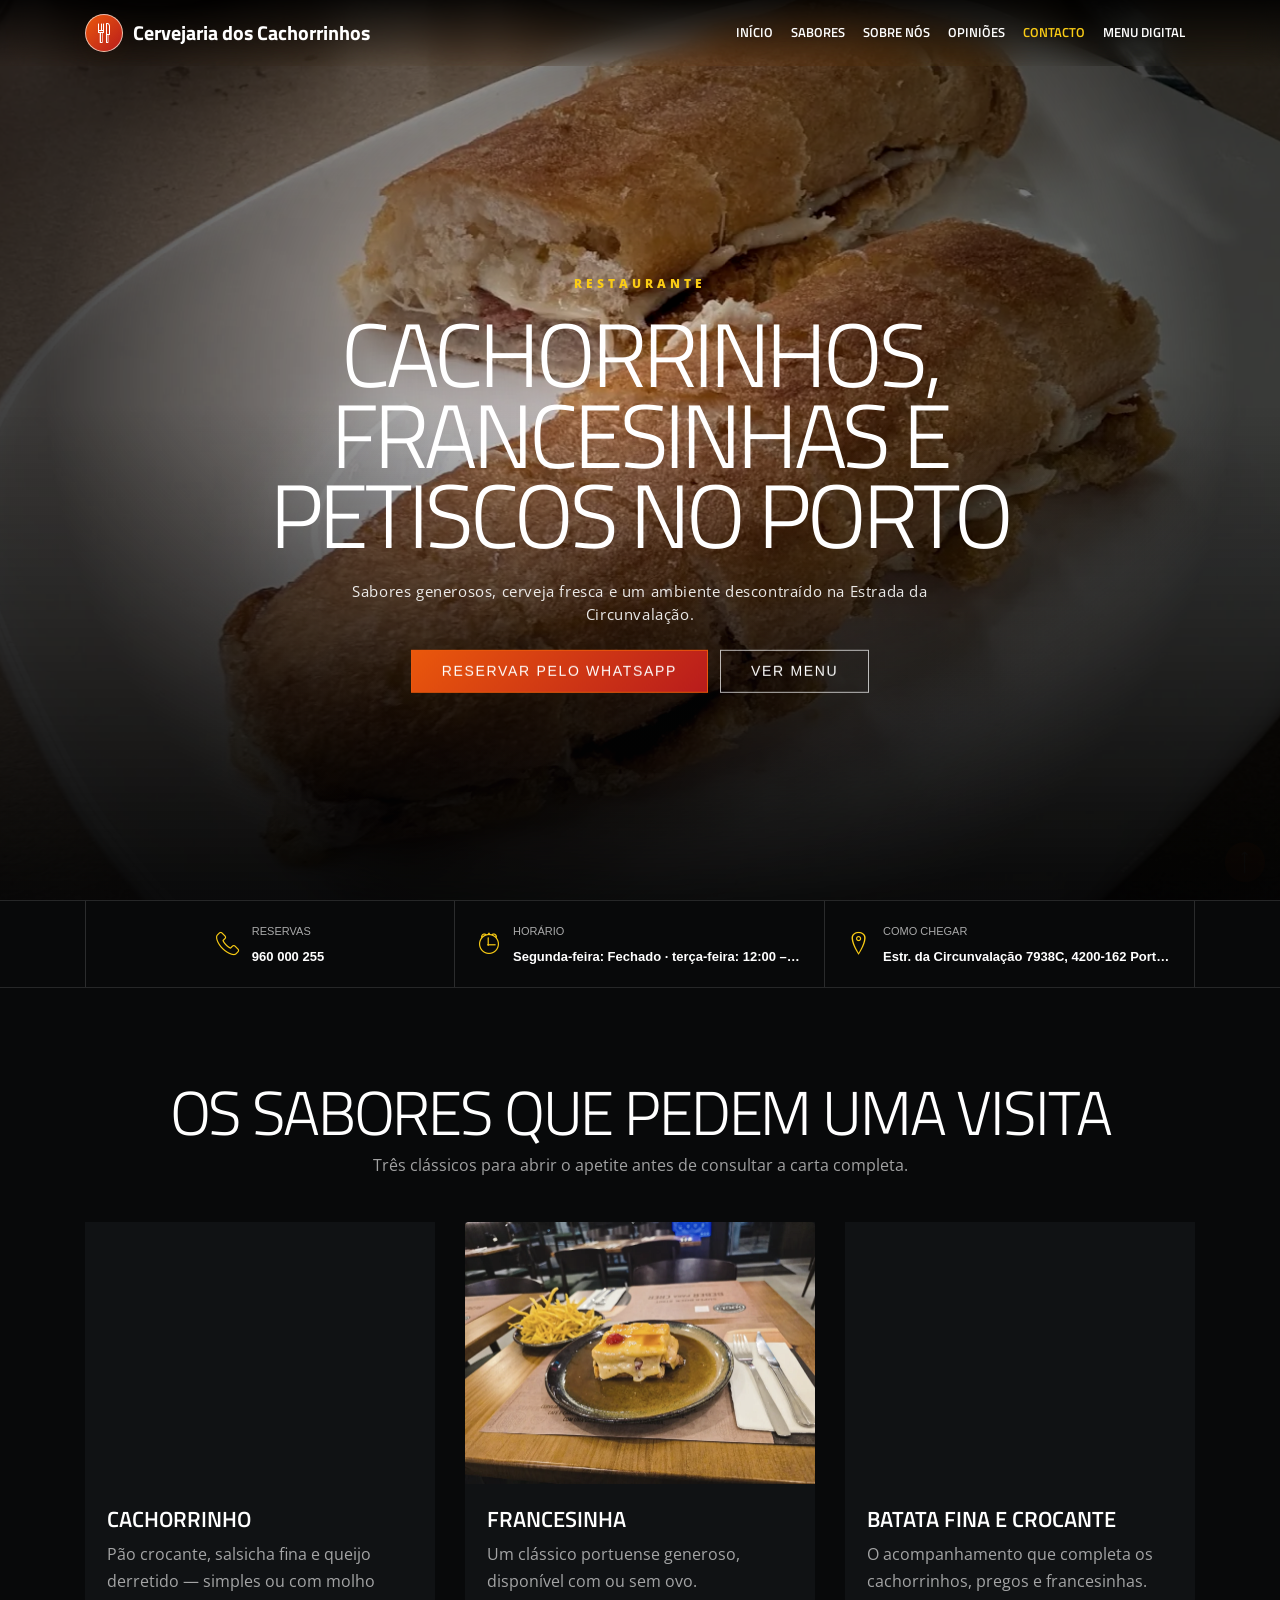
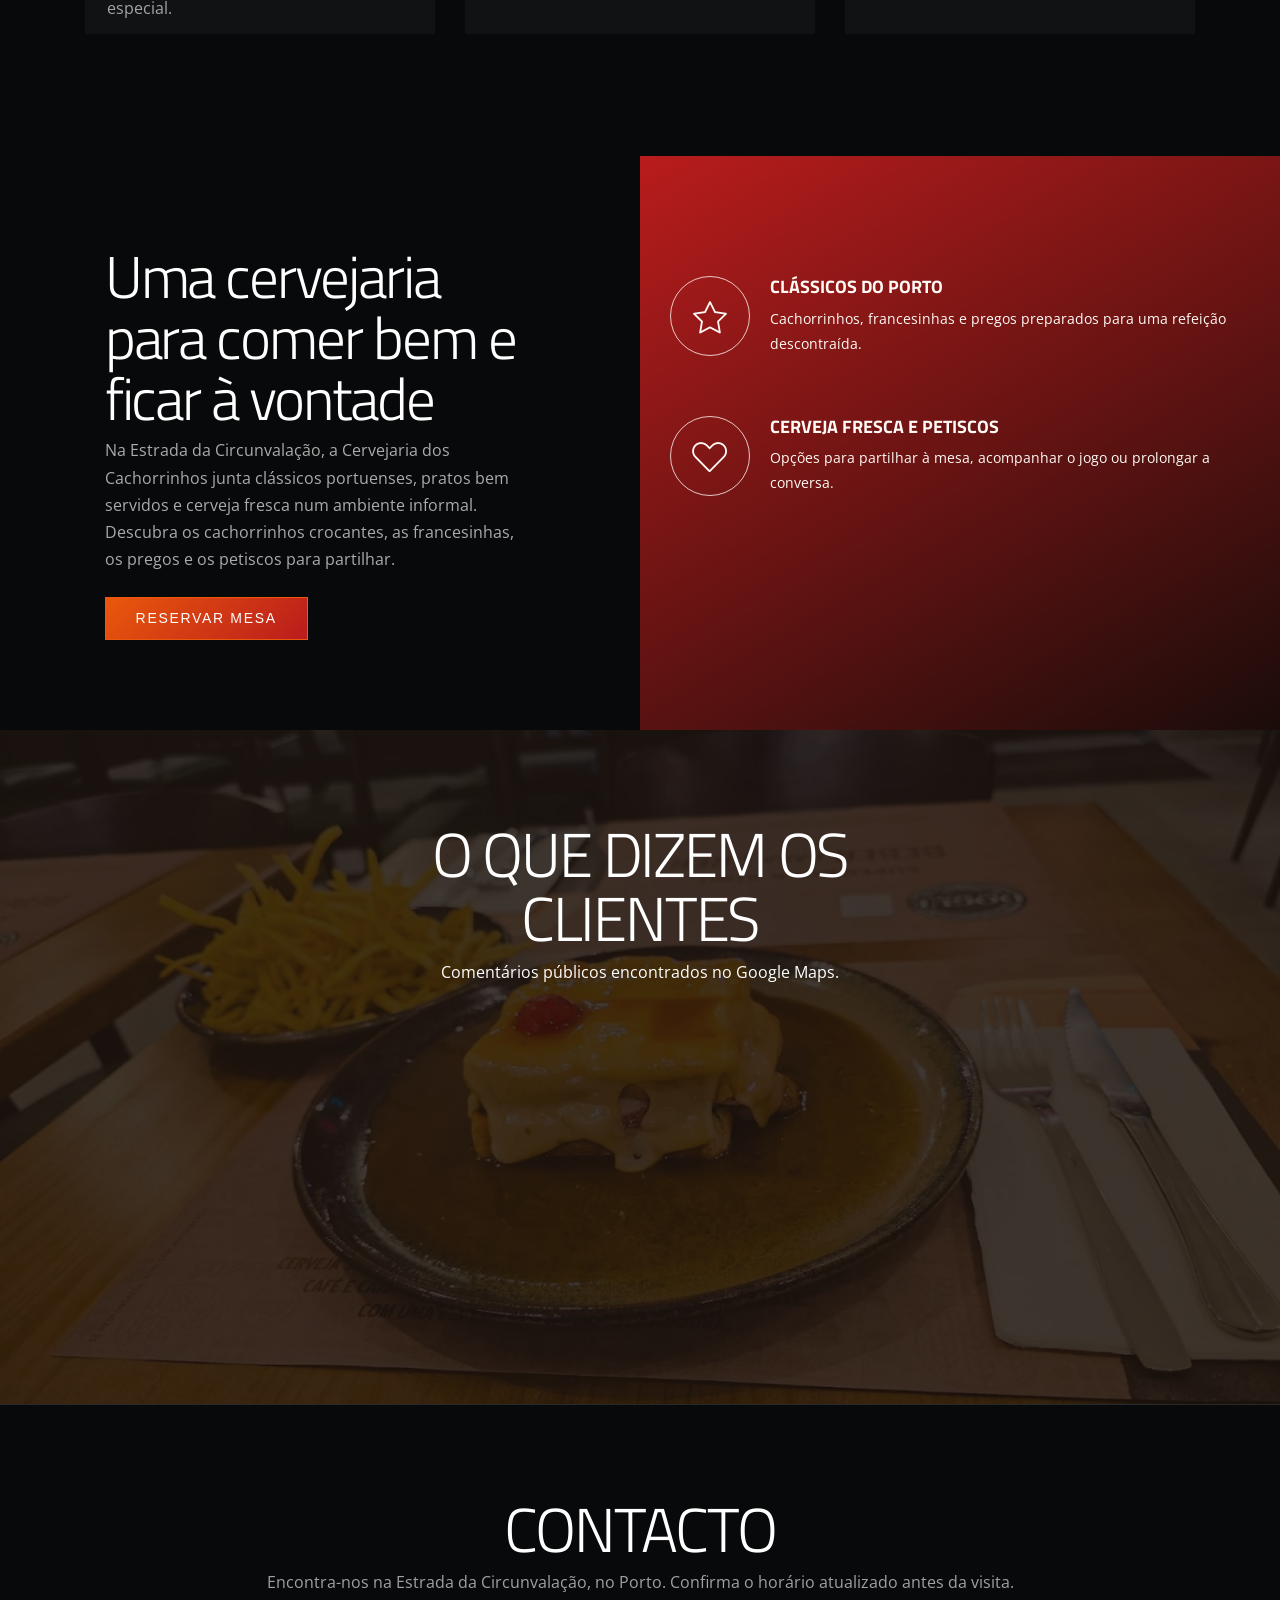
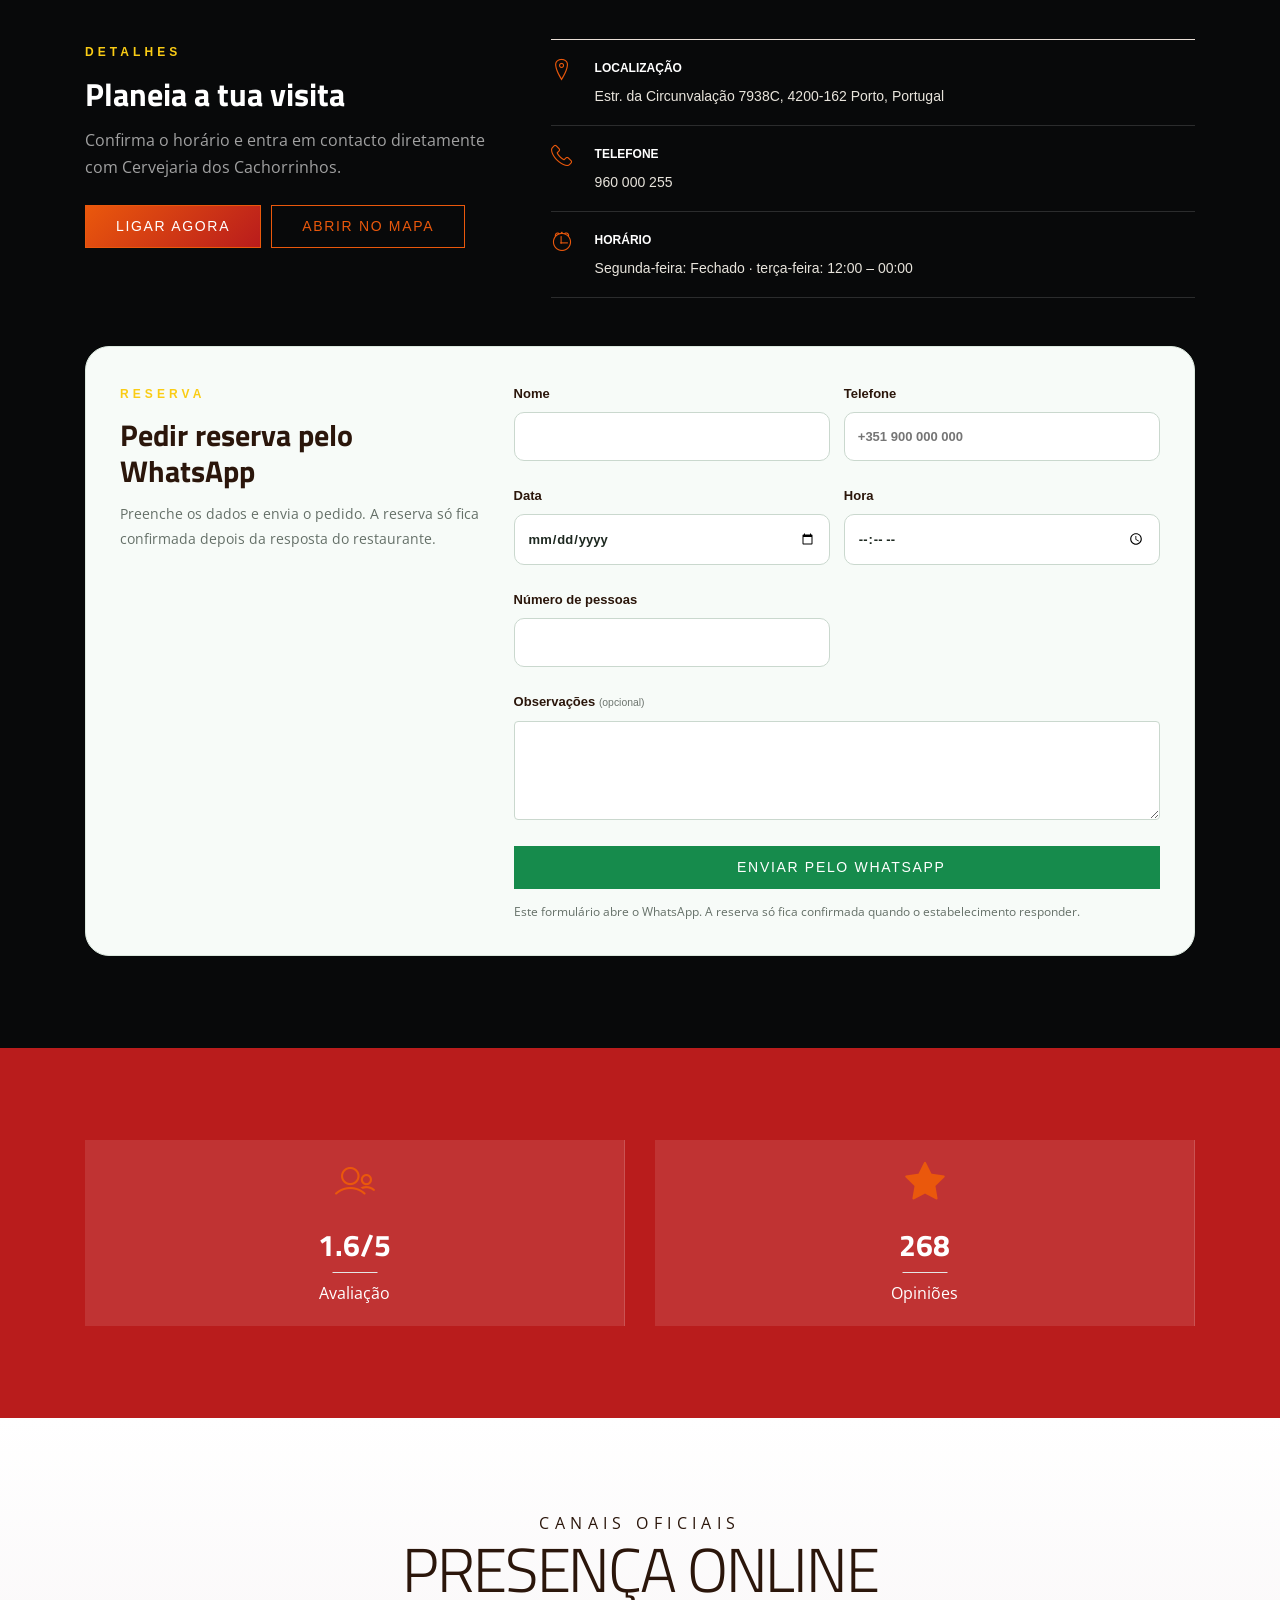
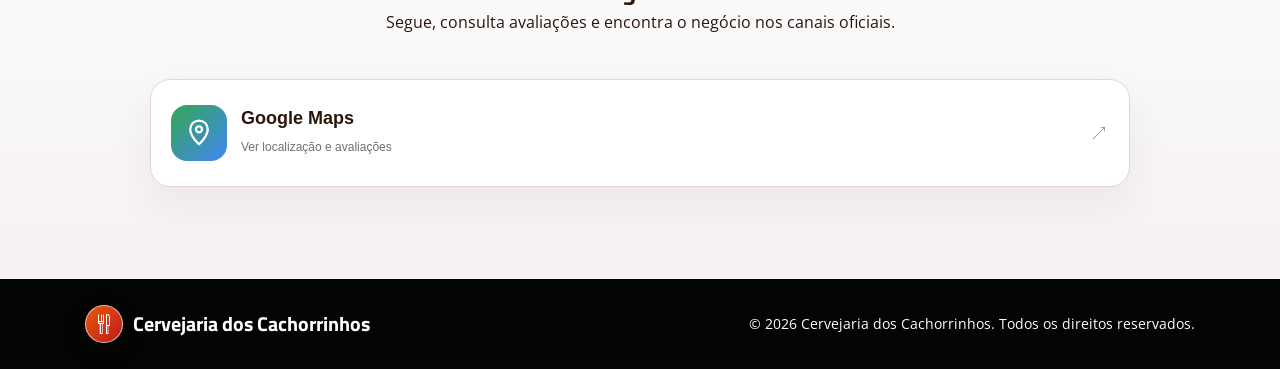
==== index.html @ 28eb89da "Publicar Cervejaria Dos Cachorrinhos" ====
<!DOCTYPE html>
<html lang="pt">
  <head>
    <meta charset="utf-8">
    <meta name="viewport" content="width=device-width, initial-scale=1, shrink-to-fit=no">
    <meta name="description" content="Cachorrinhos, francesinhas, pregos e petiscos na Estrada da Circunvalação. Consulte o menu e reserve pelo WhatsApp.">
    <meta property="og:type" content="website">
    <meta property="og:title" content="Cervejaria dos Cachorrinhos | Petiscos no Porto">
    <meta property="og:description" content="Cachorrinhos, francesinhas, pregos e petiscos na Estrada da Circunvalação. Consulte o menu e reserve pelo WhatsApp.">
    <meta name="twitter:card" content="summary_large_image">
    <meta name="twitter:title" content="Cervejaria dos Cachorrinhos | Petiscos no Porto">
    <meta name="twitter:description" content="Cachorrinhos, francesinhas, pregos e petiscos na Estrada da Circunvalação. Consulte o menu e reserve pelo WhatsApp.">
    <meta property="og:image" content="https://cervejariadoscachorrinhos.pt/assets/generated/og-cervejaria-dos-cachorrinhos.png">
    <meta name="twitter:image" content="https://cervejariadoscachorrinhos.pt/assets/generated/og-cervejaria-dos-cachorrinhos.png">
    <meta name="theme-color" content="#2b160b">
    <title>Cervejaria dos Cachorrinhos | Petiscos no Porto</title>
    <link rel="canonical" href="https://cervejariadoscachorrinhos.pt/">


    <link rel="icon" href="favicon.svg" type="image/svg+xml">
    <link rel="icon" href="favicon-32.png" type="image/png" sizes="32x32">
    <link rel="apple-touch-icon" href="apple-touch-icon.png">

    <link rel="stylesheet" href="assets/css/bootstrap.min.css">
    <link rel="stylesheet" href="assets/fonts/line-icons.css">
    <link rel="stylesheet" href="assets/css/owl.carousel.min.css">
    <link rel="stylesheet" href="assets/css/owl.theme.css">
    <link rel="stylesheet" href="assets/css/magnific-popup.css">
    <link rel="stylesheet" href="assets/css/nivo-lightbox.css">
    <link rel="stylesheet" href="assets/css/animate.css">
    <link rel="stylesheet" href="assets/css/main.css">
    <link rel="stylesheet" href="assets/css/responsive.css">
    <script type="application/ld+json">{"@context": "https://schema.org", "@type": "Restaurant", "@id": "https://cervejariadoscachorrinhos.pt/#restaurant", "name": "Cervejaria dos Cachorrinhos", "description": "Cachorrinhos, francesinhas, pregos e petiscos na Estrada da Circunvalação. Consulte o menu e reserve pelo WhatsApp.", "telephone": "960 000 255", "address": {"@type": "PostalAddress", "streetAddress": "Estrada da Circunvalação 7938C", "postalCode": "4200-162", "addressLocality": "Porto", "addressCountry": "PT"}, "url": "https://cervejariadoscachorrinhos.pt/", "image": "https://cervejariadoscachorrinhos.pt/assets/generated/og-cervejaria-dos-cachorrinhos.png", "priceRange": "€€", "servesCuisine": ["Portuguesa", "Petiscos", "Francesinhas"], "openingHours": ["Tu-Sa 12:00-00:00", "Su 16:00-00:00"], "hasMap": "https://maps.google.com/?cid=9674207424615124378&g_mp=Cidnb29nbGUubWFwcy5wbGFjZXMudjEuUGxhY2VzLlNlYXJjaFRleHQQAhgEIAA", "hasMenu": "https://cervejariadoscachorrinhos.pt/menu/"}</script>
    <style>
      :root {
        --site-primary: #b91c1c;
        --site-secondary: #ea580c;
        --site-accent: #facc15;
        --site-dark: #2b160b;
      }
      body { background: #fff; }
      .hero-slide-fallback {
        background: linear-gradient(135deg, var(--site-dark), var(--site-primary) 58%, var(--site-secondary));
        height: 100%;
        min-height: inherit;
        width: 100%;
      }
      .process-visual-fallback {
        background: linear-gradient(145deg, var(--site-primary), var(--site-dark));
        min-height: 420px;
        width: 100%;
      }
      .testimonial-avatar-fallback {
        align-items: center;
        background: var(--site-accent);
        border-radius: 50%;
        color: var(--site-dark);
        display: inline-flex;
        font-size: 28px;
        font-weight: 800;
        height: 80px;
        justify-content: center;
        width: 80px;
      }
      .mobile-action-bar { display: none; }
      .navbar {
        background: rgba(15, 23, 42, 0.88) !important;
        background: color-mix(in srgb, var(--site-dark) 88%, transparent) !important;
        backdrop-filter: blur(16px) saturate(140%);
        box-shadow: 0 12px 34px rgba(15, 23, 42, 0.14);
      }
      .navbar .container {
        align-items: center;
        flex-wrap: nowrap;
        min-height: 66px;
      }
      .navbar-header {
        align-items: center;
        display: flex;
        flex: 0 0 auto;
      }
      #navbarCollapse {
        display: flex !important;
        flex: 1 1 auto;
        justify-content: flex-end;
        min-width: 0;
        overflow-x: auto;
        scrollbar-width: none;
      }
      #navbarCollapse::-webkit-scrollbar {
        display: none;
      }
      .navbar-brand img {
        max-height: 38px;
        width: auto;
      }
      .navbar-brand .brand-name,
      .footer-brand-name {
        color: #fff;
        display: inline-block;
        font-family: 'Titillium Web', sans-serif;
        font-size: 20px;
        font-weight: 700;
        letter-spacing: 0;
        line-height: 1.1;
        max-width: 260px;
        overflow-wrap: anywhere;
      }
      .navbar-brand {
        align-items: center;
        display: inline-flex;
        gap: 10px;
      }
      .navbar-brand .brand-name {
        overflow: hidden;
        text-overflow: ellipsis;
        white-space: nowrap;
      }
      .brand-mark {
        align-items: center;
        background: linear-gradient(135deg, var(--site-secondary), var(--site-primary));
        border: 1px solid rgba(255, 247, 237, 0.7);
        border-radius: 50%;
        box-shadow: 0 8px 22px rgba(43, 22, 11, 0.22);
        color: #fff;
        display: inline-flex;
        flex: 0 0 auto;
        height: 38px;
        justify-content: center;
        width: 38px;
      }
      .brand-mark i {
        font-size: 20px;
        line-height: 1;
      }
      .footer-logo {
        align-items: center;
        display: flex;
        gap: 10px;
      }
      .navbar-expand-md .navbar-nav {
        align-items: center;
        flex-wrap: nowrap;
        gap: 2px;
        min-width: max-content;
      }
      .navbar-expand-md .navbar-nav .nav-item {
        white-space: nowrap;
      }
      .navbar-expand-md .navbar-nav .nav-link {
        color: #fff !important;
        font-size: 13px;
        line-height: 1.2;
        padding: 8px 8px;
        text-shadow: 0 1px 10px rgba(0, 0, 0, 0.32);
      }
      .top-nav-collapse {
        background: rgba(255, 250, 245, 0.96) !important;
      }
      .top-nav-collapse .navbar-nav .nav-link {
        color: var(--site-dark) !important;
        text-shadow: none;
      }
      .top-nav-collapse .navbar-brand .brand-name {
        color: var(--site-dark);
      }
      #hero-area .contents .head-title { overflow-wrap: anywhere; }
      #hero-area .contents {
        background: #fffaf5;
        border: 1px solid rgba(70, 23, 7, 0.12);
        border-radius: 8px;
        box-shadow: 0 12px 34px rgba(43, 22, 11, 0.1);
        color: var(--site-dark);
        display: block;
        margin: 22px auto 0;
        max-width: 760px;
        padding: 18px 24px;
      }
      #hero-area .contents .head-title {
        color: var(--site-dark);
        font-size: 36px;
        line-height: 1.15;
        margin: 8px 0 6px;
      }
      #hero-area .contents p {
        margin-bottom: 0;
      }
      #hero-area .contents .head-title + p {
        margin-top: 0;
      }
      #hero-area.hero-area-bg {
        position: relative;
        background: #fffaf5 !important;
        background-blend-mode: multiply;
        padding: 72px 0 28px;
      }
      #hero-area.hero-area-bg::before {
        content: none;
      }
      #hero-area.hero-area-bg > .container { position: relative; z-index: 1; }
      .btn-common,
      .controls .active,
      .services-item:hover .icon i,
      .back-to-top i {
        background-color: var(--site-secondary);
        background-image: linear-gradient(135deg, var(--site-secondary), var(--site-primary));
        border-color: var(--site-secondary);
      }
      .btn-border {
        border-color: var(--site-secondary);
        color: var(--site-secondary);
      }
      .btn-border:hover,
      .navbar-expand-md .navbar-nav .nav-link:focus,
      .navbar-expand-md .navbar-nav .nav-link:hover,
      .navbar-expand-md .navbar-nav .active > .nav-link {
        color: var(--site-accent) !important;
      }
      .section-header .section-title::before,
      .section-header .section-title::after {
        background: var(--site-secondary);
      }
      #about { background: #fff; }
      #about .text-wrapper {
        background: #fff;
        color: var(--site-dark);
      }
      #about .title-hl {
        color: var(--site-dark);
      }
      #about .text-wrapper p {
        color: var(--site-dark);
      }
      #about .feature-bg {
        background: linear-gradient(135deg, var(--site-secondary), var(--site-primary));
        align-items: center;
        display: flex;
      }
      #about .feature-thumb {
        width: 100%;
      }
      #about .feature-item .icon {
        border-color: rgba(255, 250, 245, 0.78);
      }
      #about .feature-item .icon i,
      #about .feature-content,
      #about .feature-content h3,
      #about .feature-content p {
        color: #fffaf5;
      }
      #about .feature-item:hover .icon {
        background: var(--site-accent);
        border-color: var(--site-accent);
      }
      #about .feature-item:hover .icon i {
        color: var(--site-dark);
      }
      .icon i,
      .contact-icon i,
      .counter-box .icon-o i {
        color: var(--site-secondary);
      }
      #blog .blog-item-img img { height: 240px; object-fit: cover; }
      #hero-area .img-thumb {
        margin: 0 calc(50% - 50vw);
        max-width: none;
        overflow: hidden;
        width: 100vw;
      }
      #hero-area .img-thumb img {
        aspect-ratio: 16 / 9;
        border-radius: 0;
        display: block;
        height: clamp(420px, 62vh, 720px);
        max-height: none;
        object-fit: cover;
        object-position: center;
        width: 100%;
      }
      #hero-area .hero-carousel {
        background: var(--site-dark);
        position: relative;
      }
      #hero-area .hero-slide {
        inset: 0;
        opacity: 0;
        position: absolute;
        transition: opacity 900ms ease;
      }
      #hero-area .hero-slide.is-active {
        opacity: 1;
        position: relative;
      }
      #hero-area .hero-slide:not(.is-active) {
        pointer-events: none;
      }
      .skill-area img.img-fluid {
        aspect-ratio: 4 / 3;
        border-radius: 8px;
        max-height: 430px;
        object-fit: cover;
        object-position: center;
        width: 100%;
      }
      #blog .blog-item-img {
        aspect-ratio: 4 / 3;
        overflow: hidden;
      }
      #blog .blog-item-img img {
        height: 100%;
        object-fit: cover;
        object-position: center;
        width: 100%;
      }
      #blog .blog-item-wrapper.no-image {
        background: linear-gradient(145deg, rgba(255, 255, 255, 0.98), rgba(245, 247, 246, 0.9));
        border-top: 4px solid var(--site-primary);
        display: flex;
        min-height: 240px;
      }
      #blog .blog-item-wrapper.no-image .blog-item-text {
        align-self: flex-end;
        padding: 34px 28px;
      }
      .testimonial-item .img-thumb img { height: 96px; width: 96px; object-fit: cover; }
      .client-item-wrapper img { max-height: 72px; object-fit: contain; width: auto; }
      .online-presence-section {
        background: #f5f7f6;
        color: var(--site-dark);
      }
      .online-presence-section .section-kicker,
      .online-presence-section .section-title,
      .online-presence-section .section-header p {
        color: var(--site-dark) !important;
        text-shadow: none;
      }
      .online-presence-grid {
        display: grid;
        gap: 16px;
        grid-template-columns: repeat(auto-fit, minmax(230px, 1fr));
        margin: 42px auto 0;
        max-width: 980px;
      }
      .online-presence-card {
        align-items: center;
        background: #fff;
        border: 1px solid rgba(25, 35, 40, 0.12);
        border-radius: 18px;
        color: var(--site-dark);
        display: grid;
        gap: 14px;
        grid-template-columns: 56px minmax(0, 1fr) 18px;
        min-height: 108px;
        padding: 20px;
        transition: transform .2s ease, box-shadow .2s ease, border-color .2s ease;
      }
      .online-presence-card:hover {
        border-color: var(--site-primary);
        box-shadow: 0 18px 42px rgba(20, 32, 35, 0.12);
        color: var(--site-primary);
        transform: translateY(-4px);
      }
      .online-presence-icon {
        align-items: center;
        border-radius: 16px;
        color: #fff;
        display: flex;
        height: 56px;
        justify-content: center;
        width: 56px;
      }
      .online-presence-icon svg { height: 30px; width: 30px; }
      .online-presence-icon svg > * { fill: none; stroke: currentColor; stroke-width: 1.8; }
      .online-presence-icon svg .solid { fill: currentColor; stroke: none; }
      .presence-google-maps .online-presence-icon { background: linear-gradient(135deg, #34a853, #4285f4); }
      .presence-instagram .online-presence-icon { background: linear-gradient(135deg, #833ab4, #fd1d1d 58%, #fcb045); }
      .presence-facebook .online-presence-icon { background: #1877f2; }
      .online-presence-card strong { color: inherit; display: block; font-size: 18px; margin-bottom: 4px; }
      .online-presence-card small { color: #6b7377; display: block; font-size: 12px; overflow-wrap: anywhere; }
      .online-presence-card > i { color: #8b9498; font-size: 16px; }
      @media (max-width: 1199.98px) {
        .navbar-expand-md .navbar-nav .nav-link {
          font-size: 12px;
          padding: 8px 5px;
        }
        .navbar-brand img {
          max-height: 34px;
        }
      }
      @media (max-width: 767.98px) {
        .navbar .container {
          flex-wrap: nowrap;
          gap: 12px;
        }
        #navbarCollapse {
          background: transparent;
          border-radius: 0;
          margin-top: 0;
          padding: 0;
        }
        .navbar-expand-md .navbar-nav {
          align-items: center;
          flex-wrap: nowrap;
        }
        .navbar-expand-md .navbar-nav .nav-link,
        .top-nav-collapse .navbar-nav .nav-link {
          color: #fff !important;
          padding: 8px 6px;
        }
        .navbar-brand .brand-name {
          font-size: 16px;
          max-width: 150px;
        }
        .brand-mark {
          height: 34px;
          width: 34px;
        }
        #hero-area .contents {
          margin-top: 16px;
          padding: 16px 18px;
        }
        #hero-area .contents .head-title {
          font-size: 28px;
        }
        #hero-area.hero-area-bg {
          padding: 64px 0 24px;
        }
        #hero-area .img-thumb img {
          height: 320px;
        }
      }
      html { scroll-behavior: smooth; }
      body {
        background: #fff;
        color: #342b27;
      }
      .skip-link {
        background: #fff;
        color: var(--site-dark);
        left: 12px;
        padding: 10px 14px;
        position: fixed;
        top: -80px;
        z-index: 10000;
      }
      .skip-link:focus { top: 12px; }
      .wow {
        animation: none !important;
        visibility: visible !important;
      }
      body.motion-ready .wow {
        opacity: 0;
        transform: translateY(24px);
        transition: opacity .62s ease, transform .62s cubic-bezier(.2,.8,.2,1);
      }
      body.motion-ready .wow.is-revealed {
        opacity: 1;
        transform: translateY(0);
      }
      body.motion-ready [data-hero-carousel] .hero-slide.is-active img { animation: templateHeroZoom 5.5s ease-out both; }
      @keyframes templateHeroZoom { from { transform: scale(1.015); } to { transform: scale(1.06); } }
      @media (prefers-reduced-motion: reduce) {
        body.motion-ready *,
        body.motion-ready *::before,
        body.motion-ready *::after { animation-duration: .01ms !important; animation-iteration-count: 1 !important; scroll-behavior: auto !important; transition-duration: .01ms !important; }
        body.motion-ready .wow { opacity: 1; transform: none; }
      }
      .restaurant-menu-toggle { display: none; }
      #hero-area.hero-area-bg {
        background: var(--site-dark) !important;
        padding: 66px 0 0;
      }
      #hero-area .hero-stage {
        min-height: 620px;
        position: relative;
      }
      #hero-area .img-thumb {
        margin: 0;
        width: 100%;
      }
      #hero-area .img-thumb img {
        height: 620px;
        min-height: 620px;
      }
      #hero-area .hero-stage::after {
        background: linear-gradient(90deg, rgba(70, 23, 7, 0.58) 0%, rgba(24, 15, 10, 0.48) 48%, rgba(24, 15, 10, 0.1) 80%);
        content: "";
        inset: 0;
        pointer-events: none;
        position: absolute;
        z-index: 2;
      }
      #hero-area .contents {
        background: transparent;
        border: 0;
        bottom: 0;
        box-shadow: none;
        color: #fff;
        left: 50%;
        margin: 0;
        max-width: 1140px;
        padding: 80px 15px 72px;
        position: absolute;
        text-align: left;
        transform: translateX(-50%);
        width: 100%;
        z-index: 3;
      }
      #hero-area .contents .head-title {
        color: #fff;
        font-size: 54px;
        line-height: 1.04;
        margin: 8px 0 14px;
        max-width: 720px;
      }
      #hero-area .contents .hero-subtitle {
        color: rgba(255, 255, 255, 0.9);
        font-size: 18px;
        line-height: 1.55;
        max-width: 650px;
      }
      .hero-kicker,
      .section-kicker {
        color: var(--site-accent);
        font-size: 12px;
        font-weight: 800;
        letter-spacing: 0;
        text-transform: uppercase;
      }
      .section-kicker { color: var(--site-secondary); }
      #hero-area .header-button { margin-top: 24px; }
      #hero-area .btn-border {
        border-color: rgba(255, 255, 255, 0.7);
        color: #fff;
      }
      .restaurant-quick-info {
        background: var(--site-dark);
        color: #fff;
      }
      .restaurant-quick-info .container {
        display: grid;
        grid-template-columns: repeat(3, minmax(0, 1fr));
      }
      .restaurant-quick-info a,
      .restaurant-quick-info .container > div {
        align-items: center;
        border-right: 1px solid rgba(255, 255, 255, 0.14);
        color: #fff;
        display: flex;
        gap: 12px;
        min-width: 0;
        padding: 18px 22px;
      }
      .restaurant-quick-info a:first-child,
      .restaurant-quick-info .container > div:first-child {
        border-left: 1px solid rgba(255, 255, 255, 0.14);
      }
      .restaurant-quick-info i {
        color: var(--site-accent);
        flex: 0 0 auto;
        font-size: 24px;
      }
      .restaurant-quick-info span { min-width: 0; }
      .restaurant-quick-info small,
      .restaurant-quick-info strong { display: block; }
      .restaurant-quick-info small {
        color: rgba(255, 255, 255, 0.65);
        font-size: 11px;
        text-transform: uppercase;
      }
      .restaurant-quick-info strong {
        font-size: 13px;
        overflow: hidden;
        text-overflow: ellipsis;
        white-space: nowrap;
      }
      .section-padding { padding: 86px 0; }
      .section-header { margin-bottom: 42px; }
      .section-header .section-title {
        color: var(--site-dark);
        font-size: 36px;
      }
      #about .text-wrapper,
      #about .feature-bg { min-height: 500px; }
      #services .services-item {
        background: #fff;
        border: 1px solid #eee6df;
        border-radius: 8px;
        height: calc(100% - 30px);
      }
      .reservation-banner {
        background-position: center 55% !important;
        min-height: 420px;
        position: relative;
      }
      .reservation-banner .overlay { background: rgba(24, 15, 10, 0.72); }
      .reservation-banner .video-promo-content h2 { font-size: 40px; }
      #counter.restaurant-stats {
        background: var(--site-dark);
        background-image: none;
      }
      .restaurant-stats .counter-box {
        border-right: 1px solid rgba(255, 255, 255, 0.16);
        min-height: 120px;
      }
      .restaurant-stats .counter-box h3,
      .restaurant-stats .counter-box p { color: #fff; }
      #blog .blog-item-wrapper {
        background: #fff;
        border: 1px solid #eee6df;
        border-radius: 8px;
        box-shadow: 0 14px 34px rgba(43, 22, 11, 0.08);
        height: calc(100% - 30px);
        overflow: hidden;
      }
      #blog .blog-item-text { padding: 22px; }
      #blog .blog-item-text h3 { color: var(--site-dark); }
      #process .row { align-items: center; }
      #testimonial .overlay { background: rgba(24, 15, 10, 0.82); }
      #testimonial .section-title,
      #testimonial .section-header p,
      #testimonial .testimonial-item h2,
      #testimonial .testimonial-item h3 { color: #fff; }
      .restaurant-amenities {
        background-color: var(--site-dark);
        background-position: center;
        background-repeat: no-repeat;
        background-size: cover;
        color: #fff;
        min-height: 410px;
        overflow: hidden;
        position: relative;
      }
      .amenities-overlay {
        background: rgba(16, 14, 13, 0.68);
        inset: 0;
        position: absolute;
      }
      .amenities-content { position: relative; z-index: 1; }
      .amenities-heading { margin-bottom: 30px; }
      .amenities-eyebrow {
        color: rgba(255, 255, 255, 0.68);
        font-family: Georgia, "Times New Roman", serif;
        font-size: 31px;
        font-style: italic;
        line-height: 1;
        margin: 0 0 7px;
      }
      .restaurant-amenities .section-title { color: #fff; margin: 0; }
      .amenities-divider {
        background: rgba(255, 255, 255, 0.66);
        display: block;
        height: 3px;
        margin: 24px auto 0;
        width: 80px;
      }
      .amenities-list {
        align-items: flex-start;
        display: flex;
        flex-wrap: wrap;
        gap: 28px;
        justify-content: center;
        list-style: none;
        margin: 0;
        padding: 0;
      }
      .amenity-item { text-align: center; width: 136px; }
      .amenity-icon {
        align-items: center;
        background: rgba(255, 255, 255, 0.96);
        border: 5px solid rgba(255, 255, 255, 0.62);
        border-radius: 50%;
        box-shadow: 0 10px 28px rgba(0, 0, 0, 0.18);
        color: #9a9a9a;
        display: inline-flex;
        height: 124px;
        justify-content: center;
        margin-bottom: 12px;
        width: 124px;
      }
      .amenity-icon svg {
        fill: none;
        height: 63px;
        stroke: currentColor;
        stroke-linecap: round;
        stroke-linejoin: round;
        stroke-width: 1.7;
        width: 63px;
      }
      .amenity-label {
        color: #fff;
        display: block;
        font-size: 14px;
        line-height: 1.35;
      }
      .restaurant-contact-layout {
        display: grid;
        gap: 48px;
        grid-template-columns: minmax(0, 0.8fr) minmax(0, 1.2fr);
      }
      .restaurant-contact-intro h3 {
        color: var(--site-dark);
        font-size: 32px;
        margin: 10px 0 14px;
      }
      .restaurant-contact-actions {
        display: flex;
        flex-wrap: wrap;
        gap: 10px;
        margin-top: 24px;
      }
      .restaurant-contact-list {
        border-top: 1px solid #e8ded6;
        display: grid;
      }
      .restaurant-contact-item {
        align-items: flex-start;
        border-bottom: 1px solid #e8ded6;
        color: #342b27;
        display: grid;
        gap: 14px;
        grid-template-columns: 30px minmax(0, 1fr);
        padding: 16px 0;
      }
      .restaurant-contact-item:hover { color: var(--site-primary); }
      .restaurant-contact-item i {
        color: var(--site-secondary);
        font-size: 22px;
        margin-top: 2px;
      }
      .restaurant-contact-item strong {
        color: var(--site-dark);
        display: block;
        font-size: 12px;
        margin-bottom: 3px;
        text-transform: uppercase;
      }
      .whatsapp-reservation-card {
        background: #f7fbf8;
        border: 1px solid #dce9df;
        border-radius: 24px;
        display: grid;
        gap: 30px;
        grid-template-columns: minmax(0, 0.72fr) minmax(0, 1.28fr);
        margin-top: 48px;
        padding: 34px;
      }
      .whatsapp-reservation-heading h3 { color: var(--site-dark); font-size: 30px; margin: 10px 0 12px; }
      .whatsapp-reservation-heading p { margin: 0; }
      .whatsapp-reservation-form { display: grid; gap: 14px; grid-template-columns: repeat(2, minmax(0, 1fr)); }
      .whatsapp-reservation-form label { color: var(--site-dark); display: grid; font-size: 13px; font-weight: 700; gap: 6px; }
      .whatsapp-reservation-form label span small { color: #6d756f; font-weight: 400; }
      .whatsapp-reservation-form input,
      .whatsapp-reservation-form textarea {
        background: #fff;
        border: 1px solid #cad8ce;
        border-radius: 10px;
        color: #1e2921;
        font: inherit;
        min-height: 48px;
        padding: 11px 13px;
        width: 100%;
      }
      .whatsapp-reservation-form input:focus,
      .whatsapp-reservation-form textarea:focus { border-color: #18864b; box-shadow: 0 0 0 3px rgba(24, 134, 75, 0.13); outline: 0; }
      .reservation-notes,
      .whatsapp-reservation-submit,
      .reservation-disclaimer { grid-column: 1 / -1; }
      .whatsapp-reservation-submit {
        align-items: center;
        background: #168b4c;
        border-color: #168b4c;
        display: inline-flex;
        gap: 9px;
        justify-content: center;
        margin-top: 4px;
      }
      .whatsapp-reservation-submit:hover { background: #0f713d; border-color: #0f713d; }
      .reservation-disclaimer { color: #657068; font-size: 12px; line-height: 1.5; margin: 0; }
      .restaurant-footer {
        align-items: center;
        display: flex;
        justify-content: space-between;
      }
      .restaurant-footer p { margin: 0; }
      .btn {
        border-radius: 999px;
        letter-spacing: 0.02em;
        transition: transform .22s ease, box-shadow .22s ease, background-color .22s ease, border-color .22s ease;
      }
      .btn:hover,
      .btn:focus-visible {
        box-shadow: 0 14px 30px color-mix(in srgb, var(--site-primary) 24%, transparent);
        transform: translateY(-2px);
      }
      .services-item,
      .blog-item-wrapper,
      .testimonial-item,
      .online-presence-card {
        border: 1px solid color-mix(in srgb, var(--site-primary) 12%, #e8edf3);
        border-radius: 20px;
        box-shadow: 0 18px 45px rgba(15, 23, 42, .06);
        transition: border-color .28s ease, box-shadow .28s ease, transform .28s cubic-bezier(.2,.8,.2,1);
      }
      .services-item:hover,
      .blog-item-wrapper:hover,
      .online-presence-card:hover {
        border-color: color-mix(in srgb, var(--site-primary) 34%, #dce3ea);
        box-shadow: 0 24px 58px rgba(15, 23, 42, .11);
        transform: translateY(-6px);
      }
      .section-padding { background-color: #fff; }
      #services,
      #process,
      .online-presence-section {
        background: linear-gradient(180deg, #fff 0%, color-mix(in srgb, var(--site-primary) 4%, #f8fafc) 100%);
      }
      #hero-area .contents .head-title {
        animation: modernHeroIn .72s cubic-bezier(.2,.8,.2,1) both;
        text-wrap: balance;
      }
      #hero-area .hero-subtitle { animation: modernHeroIn .72s cubic-bezier(.2,.8,.2,1) .12s both; }
      #hero-area .header-button { animation: modernHeroIn .72s cubic-bezier(.2,.8,.2,1) .22s both; }
      @keyframes modernHeroIn {
        from { opacity: 0; transform: translateY(24px); }
        to { opacity: 1; transform: translateY(0); }
      }
      @media (prefers-reduced-motion: reduce) {
        *, *::before, *::after { animation-duration: .01ms !important; animation-iteration-count: 1 !important; scroll-behavior: auto !important; transition-duration: .01ms !important; }
      }
      body.theme-neutral .brand-mark,
      body.theme-neutral .btn-common,
      body.theme-neutral .controls .active,
      body.theme-neutral .services-item:hover .icon i,
      body.theme-neutral .back-to-top i {
        background: linear-gradient(135deg, #5a5a5a, #1d1d1d);
        border-color: #3a3a3a;
      }
      body.theme-neutral #about .feature-bg {
        background: linear-gradient(145deg, rgba(24, 24, 24, 0.96), rgba(82, 82, 82, 0.92));
      }
      body.theme-neutral .reservation-banner .overlay,
      body.theme-neutral #testimonial .overlay {
        background: rgba(15, 15, 15, 0.72);
      }
      body.theme-neutral #blog .blog-item-img img,
      body.theme-neutral #process img {
        filter: saturate(0.78) contrast(1.04);
      }
      body.theme-neutral .btn-border {
        border-color: #777;
        color: #3a3a3a;
      }
      body.theme-neutral #hero-area .btn-border {
        border-color: rgba(255, 255, 255, 0.72);
        color: #fff;
      }
      body.theme-neutral .progress-bar { background: #555 !important; }
      body.theme-neutral .owl-theme .owl-controls .owl-page.active span,
      body.theme-neutral .owl-theme .owl-controls.clickable .owl-page:hover span {
        background: #d2d2d2;
      }
      body[data-template="restaurant-editorial"] {
        background: #f4efe5;
        color: #332b25;
        font-family: Georgia, "Times New Roman", serif;
      }
      body[data-template="restaurant-editorial"] .navbar {
        background: rgba(31, 25, 21, 0.94);
      }
      body[data-template="restaurant-editorial"] .top-nav-collapse {
        background: #f4efe5 !important;
        box-shadow: 0 1px 0 rgba(51, 43, 37, 0.18);
      }
      body[data-template="restaurant-editorial"] #hero-area.hero-area-bg {
        background: #211b18 !important;
        padding-bottom: 38px;
      }
      body[data-template="restaurant-editorial"] #hero-area .hero-stage {
        min-height: 690px;
      }
      body[data-template="restaurant-editorial"] #hero-area .img-thumb {
        margin-left: auto;
        width: 72%;
      }
      body[data-template="restaurant-editorial"] #hero-area .img-thumb img {
        height: 690px;
        min-height: 690px;
      }
      body[data-template="restaurant-editorial"] #hero-area .hero-stage::after {
        background: linear-gradient(90deg, rgba(33, 27, 24, 0.96) 0%, rgba(33, 27, 24, 0.72) 38%, rgba(33, 27, 24, 0.04) 76%);
      }
      body[data-template="restaurant-editorial"] #hero-area .contents {
        bottom: auto;
        left: max(24px, calc((100% - 1140px) / 2));
        max-width: 560px;
        padding: 132px 34px 60px 0;
        top: 0;
        transform: none;
        width: calc(100% - 48px);
      }
      body[data-template="restaurant-editorial"] #hero-area .contents .head-title,
      body[data-template="restaurant-editorial"] .section-header .section-title {
        font-family: Georgia, "Times New Roman", serif;
        font-weight: 400;
        letter-spacing: -0.025em;
      }
      body[data-template="restaurant-editorial"] #hero-area .contents .head-title {
        font-size: 66px;
        line-height: 0.98;
      }
      body[data-template="restaurant-editorial"] .hero-kicker,
      body[data-template="restaurant-editorial"] .section-kicker {
        letter-spacing: 0.18em;
      }
      body[data-template="restaurant-editorial"] .btn { border-radius: 0; }
      body[data-template="restaurant-editorial"] .restaurant-quick-info {
        background: var(--site-primary);
      }
      body[data-template="restaurant-editorial"] .section-padding { padding: 104px 0; }
      body[data-template="restaurant-editorial"] #services .services-item,
      body[data-template="restaurant-editorial"] #blog .blog-item-wrapper,
      body[data-template="restaurant-editorial"] .restaurant-contact-layout {
        border-radius: 0;
      }
      body[data-template="restaurant-editorial"] #services .services-item {
        background: transparent;
        border-color: rgba(51, 43, 37, 0.22);
        border-width: 0 0 1px;
      }
      body[data-template="restaurant-editorial"] #about,
      body[data-template="restaurant-editorial"] #services,
      body[data-template="restaurant-editorial"] #blog {
        background: #f4efe5;
      }
      body[data-template="restaurant-editorial"] .copyright {
        background: #211b18;
      }
      body[data-template="restaurant-immersive"] {
        background: #08090a;
        color: #e8e4dc;
        font-family: Arial, Helvetica, sans-serif;
      }
      body[data-template="restaurant-immersive"] .navbar {
        background: linear-gradient(180deg, rgba(0, 0, 0, 0.82), transparent) !important;
        box-shadow: none;
      }
      body[data-template="restaurant-immersive"] .top-nav-collapse {
        background: rgba(8, 9, 10, 0.96) !important;
        border-bottom: 1px solid rgba(255, 255, 255, 0.12);
      }
      body[data-template="restaurant-immersive"] .top-nav-collapse .navbar-nav .nav-link,
      body[data-template="restaurant-immersive"] .top-nav-collapse .navbar-brand .brand-name {
        color: #fff !important;
      }
      body[data-template="restaurant-immersive"] #hero-area.hero-area-bg {
        background: #050607 !important;
        padding-top: 0;
      }
      body[data-template="restaurant-immersive"] #hero-area .hero-stage,
      body[data-template="restaurant-immersive"] #hero-area .img-thumb img {
        height: 100vh;
        min-height: 700px;
      }
      body[data-template="restaurant-immersive"] #hero-area .img-thumb img {
        filter: saturate(0.72) contrast(1.12);
      }
      body[data-template="restaurant-immersive"] #hero-area .hero-stage::after {
        background: radial-gradient(circle at 50% 42%, rgba(0, 0, 0, 0.04), rgba(0, 0, 0, 0.74) 72%), linear-gradient(0deg, rgba(5, 6, 7, 0.86), transparent 55%);
      }
      body[data-template="restaurant-immersive"] #hero-area .contents {
        bottom: auto;
        left: 50%;
        max-width: 1040px;
        padding: 104px 28px 40px;
        text-align: center;
        top: 50%;
        transform: translate(-50%, -50%);
      }
      body[data-template="restaurant-immersive"] #hero-area .contents .head-title {
        font-size: clamp(58px, 7vw, 96px);
        font-weight: 300;
        letter-spacing: -0.045em;
        line-height: 0.9;
        margin: 18px auto 24px;
        max-width: 980px;
        overflow-wrap: normal;
        text-transform: uppercase;
        word-break: normal;
      }
      body[data-template="restaurant-immersive"] #hero-area .contents .hero-subtitle {
        font-size: 15px;
        letter-spacing: 0.04em;
        margin: 0 auto;
        max-width: 580px;
      }
      body[data-template="restaurant-immersive"] .hero-kicker,
      body[data-template="restaurant-immersive"] .section-kicker {
        color: var(--site-accent);
        letter-spacing: 0.34em;
      }
      body[data-template="restaurant-immersive"] #hero-area .header-button {
        display: flex;
        justify-content: center;
        gap: 12px;
      }
      body[data-template="restaurant-immersive"] .btn {
        border-radius: 0;
        letter-spacing: 0.12em;
        text-transform: uppercase;
      }
      body[data-template="restaurant-immersive"] .restaurant-quick-info {
        background: #08090a;
        border-bottom: 1px solid rgba(255, 255, 255, 0.12);
        border-top: 1px solid rgba(255, 255, 255, 0.12);
      }
      body[data-template="restaurant-immersive"] .restaurant-quick-info a,
      body[data-template="restaurant-immersive"] .restaurant-quick-info .container > div {
        justify-content: center;
      }
      body[data-template="restaurant-immersive"] .section-padding { padding: 92px 0; }
      body[data-template="restaurant-immersive"] #about,
      body[data-template="restaurant-immersive"] #services,
      body[data-template="restaurant-immersive"] #blog,
      body[data-template="restaurant-immersive"] #process,
      body[data-template="restaurant-immersive"] #contact {
        background: #08090a !important;
        color: #d7d2ca;
      }
      body[data-template="restaurant-immersive"] #about .text-wrapper {
        background: #08090a;
        color: #fff;
        padding: 7vw;
      }
      body[data-template="restaurant-immersive"] #about .title-hl {
        color: #fff;
        font-size: clamp(40px, 4.6vw, 60px);
        font-weight: 300;
        letter-spacing: -0.035em;
        line-height: 1.04;
      }
      body[data-template="restaurant-immersive"] #about .text-wrapper p { color: rgba(255, 255, 255, 0.66); }
      body[data-template="restaurant-immersive"] #about .feature-bg {
        background: linear-gradient(150deg, var(--site-primary), #1a0c0a);
      }
      body[data-template="restaurant-immersive"] .section-header .section-title,
      body[data-template="restaurant-immersive"] #process .section-title,
      body[data-template="restaurant-immersive"] #blog .blog-item-text h3,
      body[data-template="restaurant-immersive"] #services .services-content h3 a,
      body[data-template="restaurant-immersive"] .restaurant-contact-intro h3,
      body[data-template="restaurant-immersive"] .restaurant-contact-item strong { color: #fff; }
      body[data-template="restaurant-immersive"] .section-header .section-title {
        font-size: clamp(40px, 5vw, 62px);
        font-weight: 300;
        letter-spacing: -0.035em;
        line-height: 1.04;
        text-transform: uppercase;
      }
      body[data-template="restaurant-immersive"] .section-header p,
      body[data-template="restaurant-immersive"] #process p,
      body[data-template="restaurant-immersive"] #services p,
      body[data-template="restaurant-immersive"] #blog p,
      body[data-template="restaurant-immersive"] .restaurant-contact-intro p { color: rgba(255, 255, 255, 0.62); }
      body[data-template="restaurant-immersive"] .section-header p,
      body[data-template="restaurant-immersive"] #about .text-wrapper p,
      body[data-template="restaurant-immersive"] #blog .blog-item-text p,
      body[data-template="restaurant-immersive"] .restaurant-contact-intro p {
        font-size: 16px;
        line-height: 1.7;
      }
      body[data-template="restaurant-immersive"] #services .services-item {
        background: #101214;
        border: 1px solid rgba(255, 255, 255, 0.12);
        border-radius: 0;
        min-height: 210px;
        padding: 34px;
      }
      body[data-template="restaurant-immersive"] #services .services-item .icon { display: none; }
      body[data-template="restaurant-immersive"] #blog .blog-item-wrapper {
        background: #101214;
        border: 0;
        border-radius: 0;
        box-shadow: none;
      }
      body[data-template="restaurant-immersive"] #blog .blog-item-img { aspect-ratio: 4 / 3; }
      body[data-template="restaurant-immersive"] #blog .blog-item-img img { filter: saturate(0.66) contrast(1.08); }
      body[data-template="restaurant-immersive"] #blog .blog-item-text h3 {
        font-size: 22px;
        line-height: 1.2;
      }
      body[data-template="restaurant-immersive"] #process img { border-radius: 0; filter: saturate(0.65) contrast(1.12); }
      body[data-template="restaurant-immersive"] .progress { background: rgba(255, 255, 255, 0.12); }
      body[data-template="restaurant-immersive"] #counter.restaurant-stats { background: var(--site-primary); }
      body[data-template="restaurant-immersive"] #contact { border-top: 1px solid rgba(255, 255, 255, 0.13); }
      body[data-template="restaurant-immersive"] .restaurant-contact-layout { gap: 36px; }
      body[data-template="restaurant-immersive"] .whatsapp-reservation-card { color: #2b160b; }
      body[data-template="restaurant-immersive"] .whatsapp-reservation-heading p { color: #657068; }
      body[data-template="restaurant-immersive"] .restaurant-contact-item {
        border-color: rgba(255, 255, 255, 0.14);
        color: #e8e4dc;
      }
      body[data-template="restaurant-immersive"] .copyright { background: #030404; }

      body[data-template="restaurant-menu-first"] {
        background: #fff;
        color: var(--site-dark);
        font-family: Arial, Helvetica, sans-serif;
      }
      body[data-template="restaurant-menu-first"] .navbar {
        background: var(--site-dark) !important;
        border-radius: 0 0 22px 22px;
        box-shadow: none;
        margin: 0 16px;
      }
      body[data-template="restaurant-menu-first"] .top-nav-collapse { background: var(--site-dark) !important; }
      body[data-template="restaurant-menu-first"] #hero-area.hero-area-bg {
        background: #fff !important;
        padding: 92px 18px 26px;
      }
      body[data-template="restaurant-menu-first"] #hero-area .hero-stage {
        min-height: 650px;
        max-width: 1440px;
        margin: 0 auto;
      }
      body[data-template="restaurant-menu-first"] #hero-area .img-thumb {
        border-radius: 34px;
        margin-left: auto;
        overflow: hidden;
        width: 56%;
      }
      body[data-template="restaurant-menu-first"] #hero-area .img-thumb img {
        height: 650px;
        min-height: 650px;
      }
      body[data-template="restaurant-menu-first"] #hero-area .hero-stage::after { content: none; }
      body[data-template="restaurant-menu-first"] #hero-area .contents {
        bottom: auto;
        color: var(--site-dark);
        left: max(40px, calc((100% - 1400px) / 2));
        max-width: 600px;
        padding: 98px 38px 40px 0;
        top: 0;
        transform: none;
        width: 48%;
      }
      body[data-template="restaurant-menu-first"] #hero-area .contents .head-title {
        color: var(--site-dark);
        font-size: clamp(58px, 7vw, 96px);
        font-weight: 900;
        letter-spacing: -0.065em;
        line-height: 0.88;
        text-transform: uppercase;
      }
      body[data-template="restaurant-menu-first"] #hero-area .contents .hero-subtitle {
        color: var(--site-dark);
        font-size: 17px;
        font-weight: 700;
      }
      body[data-template="restaurant-menu-first"] .hero-kicker,
      body[data-template="restaurant-menu-first"] .section-kicker {
        color: var(--site-primary);
        letter-spacing: 0.12em;
      }
      body[data-template="restaurant-menu-first"] .btn {
        border-radius: 999px;
        font-weight: 900;
        text-transform: uppercase;
      }
      body[data-template="restaurant-menu-first"] #hero-area .btn-border {
        border-color: var(--site-dark);
        color: var(--site-dark);
      }
      body[data-template="restaurant-menu-first"] .restaurant-quick-info {
        background: #fff;
        border-bottom: 1px solid color-mix(in srgb, var(--site-primary) 14%, #e2e8f0);
        color: var(--site-dark);
      }
      body[data-template="restaurant-menu-first"] .restaurant-quick-info a,
      body[data-template="restaurant-menu-first"] .restaurant-quick-info .container > div { color: var(--site-dark); border-color: color-mix(in srgb, var(--site-primary) 18%, #e2e8f0); }
      body[data-template="restaurant-menu-first"] .restaurant-quick-info i,
      body[data-template="restaurant-menu-first"] .restaurant-quick-info small { color: var(--site-primary); }
      body[data-template="restaurant-menu-first"] .section-padding { padding: 94px 0; }
      body[data-template="restaurant-menu-first"] .section-header .section-title {
        color: var(--site-dark);
        font-size: clamp(46px, 6vw, 72px);
        font-weight: 900;
        letter-spacing: -0.055em;
        line-height: 0.95;
        text-transform: uppercase;
      }
      body[data-template="restaurant-menu-first"] #blog { background: #fff !important; }
      body[data-template="restaurant-menu-first"] #blog .blog-item-wrapper {
        background: #fff;
        border: 1px solid color-mix(in srgb, var(--site-primary) 16%, #e2e8f0);
        border-radius: 26px;
        box-shadow: 0 20px 50px rgba(15, 23, 42, .09);
      }
      body[data-template="restaurant-menu-first"] #blog .blog-item-img { aspect-ratio: 1 / 1; }
      body[data-template="restaurant-menu-first"] #blog .blog-item-text { padding: 24px; }
      body[data-template="restaurant-menu-first"] #blog .blog-item-text h3 { color: var(--site-dark); font-size: 25px; font-weight: 900; }
      body[data-template="restaurant-menu-first"] #services { background: color-mix(in srgb, var(--site-primary) 7%, #f8fafc) !important; }
      body[data-template="restaurant-menu-first"] #services .section-title,
      body[data-template="restaurant-menu-first"] #services .section-header p { color: var(--site-dark); }
      body[data-template="restaurant-menu-first"] #services .services-item {
        background: #fff;
        border: 1px solid color-mix(in srgb, var(--site-primary) 14%, #e2e8f0);
        border-radius: 24px;
        min-height: 190px;
        padding: 30px;
      }
      body[data-template="restaurant-menu-first"] #services .col-md-6:nth-child(3n + 2) .services-item { background: color-mix(in srgb, var(--site-secondary) 7%, #fff); }
      body[data-template="restaurant-menu-first"] #services .col-md-6:nth-child(3n) .services-item { background: color-mix(in srgb, var(--site-accent) 32%, #fff); }
      body[data-template="restaurant-menu-first"] #services .services-content h3 a,
      body[data-template="restaurant-menu-first"] #services .services-content p,
      body[data-template="restaurant-menu-first"] #services .icon i { color: var(--site-dark); }
      body[data-template="restaurant-menu-first"] .reservation-banner {
        border: 18px solid #fff;
        border-radius: 46px;
        overflow: hidden;
      }
      body[data-template="restaurant-menu-first"] #about .text-wrapper { background: #fff; }
      body[data-template="restaurant-menu-first"] #about .title-hl,
      body[data-template="restaurant-menu-first"] #about .text-wrapper p { color: var(--site-dark); }
      body[data-template="restaurant-menu-first"] #about .feature-bg { background: color-mix(in srgb, var(--site-primary) 9%, #fff); }
      body[data-template="restaurant-menu-first"] #about .feature-content,
      body[data-template="restaurant-menu-first"] #about .feature-content h3,
      body[data-template="restaurant-menu-first"] #about .feature-content p { color: var(--site-dark); }
      body[data-template="restaurant-menu-first"] #counter.restaurant-stats { background: var(--site-dark); }
      body[data-template="restaurant-menu-first"] #contact { background: #f8fafc; }
      body[data-template="restaurant-menu-first"] .restaurant-contact-intro h3 { color: var(--site-dark); font-size: 44px; font-weight: 900; }
      body[data-template="restaurant-menu-first"] .restaurant-contact-item { color: var(--site-dark); border-color: color-mix(in srgb, var(--site-primary) 18%, #e2e8f0); }
      body[data-template="restaurant-menu-first"] .restaurant-contact-item strong { color: var(--site-dark); }
      body[data-template="restaurant-menu-first"] .copyright { background: var(--site-dark); }
      body[data-template^="fashion-"] {
        background: #f7f7f4;
        color: #232323;
        font-family: Arial, Helvetica, sans-serif;
      }
      body[data-template^="fashion-"] .navbar {
        background: rgba(255, 255, 255, 0.94) !important;
        border-bottom: 1px solid rgba(20, 20, 20, 0.12);
        box-shadow: none;
      }
      body[data-template^="fashion-"] .navbar-brand .brand-name,
      body[data-template^="fashion-"] .navbar-nav .nav-link { color: #171717 !important; }
      body[data-template^="fashion-"] .navbar-nav .nav-link {
        font-size: 11px;
        font-weight: 800;
        letter-spacing: 0.09em;
        text-transform: uppercase;
      }
      body[data-template^="fashion-"] #hero-area.hero-area-bg { background: #171717 !important; }
      body[data-template^="fashion-"] #hero-area .hero-stage,
      body[data-template^="fashion-"] #hero-area .img-thumb img { height: 780px; min-height: 780px; }
      body[data-template^="fashion-"] #hero-area .img-thumb img { object-position: center 24%; }
      body[data-template^="fashion-"] #hero-area .hero-stage::after {
        background: linear-gradient(90deg, rgba(5, 5, 5, 0.68), rgba(5, 5, 5, 0.03) 72%);
      }
      body[data-template^="fashion-"] #hero-area .contents {
        left: max(24px, calc((100% - 1140px) / 2));
        max-width: 640px;
        padding: 148px 24px 60px 0;
        top: 50%;
        transform: translateY(-50%);
      }
      body[data-template^="fashion-"] #hero-area .contents .head-title {
        font-size: clamp(58px, 7vw, 104px);
        font-weight: 700;
        letter-spacing: -0.055em;
        line-height: 0.92;
      }
      body[data-template^="fashion-"] .hero-kicker,
      body[data-template^="fashion-"] .section-kicker { letter-spacing: 0.22em; text-transform: uppercase; }
      body[data-template^="fashion-"] .btn {
        border-radius: 0;
        font-size: 11px;
        font-weight: 900;
        letter-spacing: 0.1em;
        padding: 15px 24px;
        text-transform: uppercase;
      }
      body[data-template^="fashion-"] .restaurant-quick-info { background: #fff; border-bottom: 1px solid #ddd; }
      body[data-template^="fashion-"] .restaurant-quick-info a,
      body[data-template^="fashion-"] .restaurant-quick-info .container > div { color: #222; border-color: #ddd; }
      body[data-template^="fashion-"] .restaurant-quick-info i,
      body[data-template^="fashion-"] .restaurant-quick-info small { color: var(--site-primary); }
      body[data-template^="fashion-"] .section-padding { padding: 110px 0; }
      body[data-template^="fashion-"] .section-header .section-title {
        color: var(--site-dark);
        font-size: clamp(38px, 5vw, 68px);
        font-weight: 700;
        letter-spacing: -0.045em;
        line-height: 0.98;
      }
      body[data-template^="fashion-"] #blog .blog-item-wrapper,
      body[data-template^="fashion-"] #services .services-item,
      body[data-template^="fashion-"] .restaurant-contact-layout { border-radius: 0; box-shadow: none; }
      body[data-template^="fashion-"] #blog .blog-item-img { aspect-ratio: 3 / 4; }
      body[data-template^="fashion-"] #blog .blog-item-img img { height: 100%; object-fit: cover; }
      body[data-template^="fashion-"] #blog .blog-item-text { padding: 22px 4px 12px; }
      body[data-template^="fashion-"] #blog .blog-item-text h3 { font-size: 22px; }
      body[data-template^="fashion-"] #services .services-item { border: 1px solid rgba(20, 20, 20, 0.14); }
      body[data-template^="fashion-"] .reservation-banner { min-height: 560px; }
      body[data-template^="fashion-"] .copyright { background: #111; }

      body[data-template="fashion-editorial"] { background: #f3f0ea; font-family: Georgia, "Times New Roman", serif; }
      body[data-template="fashion-editorial"] #hero-area .img-thumb { margin-left: 38%; width: 62%; }
      body[data-template="fashion-editorial"] #hero-area .hero-stage::after {
        background: linear-gradient(90deg, #f3f0ea 0%, rgba(243, 240, 234, 0.96) 34%, rgba(243, 240, 234, 0.02) 73%);
      }
      body[data-template="fashion-editorial"] #hero-area .contents { max-width: 560px; }
      body[data-template="fashion-editorial"] #hero-area .contents .head-title,
      body[data-template="fashion-editorial"] #hero-area .contents .hero-subtitle,
      body[data-template="fashion-editorial"] .hero-kicker { color: #171717; }
      body[data-template="fashion-editorial"] #hero-area .btn-border { border-color: #171717; color: #171717; }
      body[data-template="fashion-editorial"] #hero-area .contents .head-title { font-weight: 400; }
      body[data-template="fashion-editorial"] #about,
      body[data-template="fashion-editorial"] #blog,
      body[data-template="fashion-editorial"] #services { background: #f3f0ea; }
      body[data-template="fashion-editorial"] #services .services-item { background: transparent; border-width: 0 0 1px; }

      body[data-template="fashion-urban"] { background: #0b0b0b; color: #fff; }
      body[data-template="fashion-urban"] .navbar { background: #d7ff38 !important; border: 0; }
      body[data-template="fashion-urban"] #hero-area .hero-stage::after {
        background: linear-gradient(90deg, rgba(0, 0, 0, 0.84), transparent 70%);
      }
      body[data-template="fashion-urban"] #hero-area .contents .head-title {
        font-size: clamp(72px, 10vw, 148px);
        font-weight: 950;
        line-height: 0.78;
        text-transform: uppercase;
      }
      body[data-template="fashion-urban"] .hero-kicker { color: #d7ff38; }
      body[data-template="fashion-urban"] .btn-common { background: #d7ff38; border-color: #d7ff38; color: #111; transform: rotate(-2deg); }
      body[data-template="fashion-urban"] #blog,
      body[data-template="fashion-urban"] #services,
      body[data-template="fashion-urban"] #about,
      body[data-template="fashion-urban"] #process,
      body[data-template="fashion-urban"] #contact { background: #0b0b0b; }
      body[data-template="fashion-urban"] .section-header .section-title,
      body[data-template="fashion-urban"] #blog h3,
      body[data-template="fashion-urban"] #services h3 a,
      body[data-template="fashion-urban"] #contact h3,
      body[data-template="fashion-urban"] .restaurant-contact-item strong { color: #fff; text-transform: uppercase; }
      body[data-template="fashion-urban"] #blog p,
      body[data-template="fashion-urban"] #services p,
      body[data-template="fashion-urban"] #contact p,
      body[data-template="fashion-urban"] .restaurant-contact-item { color: #aaa; }
      body[data-template="fashion-urban"] #services .services-item { background: #151515; border-color: #363636; }
      body[data-template="fashion-urban"] #blog .blog-item-img { border: 1px solid #3b3b3b; }

      body[data-template="fashion-boutique"] { background: #fff9f6; color: #49363a; font-family: Georgia, "Times New Roman", serif; }
      body[data-template="fashion-boutique"] .navbar { background: rgba(255, 249, 246, 0.94) !important; }
      body[data-template="fashion-boutique"] #hero-area .img-thumb { margin-left: 42%; width: 54%; }
      body[data-template="fashion-boutique"] #hero-area .img-thumb img { border-radius: 180px 180px 0 0; height: 680px; margin-top: 62px; min-height: 680px; }
      body[data-template="fashion-boutique"] #hero-area { background: #f6e9e5 !important; }
      body[data-template="fashion-boutique"] #hero-area .hero-stage::after { background: linear-gradient(90deg, #f6e9e5 0 39%, transparent 70%); }
      body[data-template="fashion-boutique"] #hero-area .contents .head-title,
      body[data-template="fashion-boutique"] #hero-area .contents .hero-subtitle,
      body[data-template="fashion-boutique"] .hero-kicker { color: #4b3338; }
      body[data-template="fashion-boutique"] #hero-area .contents .head-title { font-weight: 400; }
      body[data-template="fashion-boutique"] #hero-area .btn-border { background: #fff; border-color: #fff; color: #4b3338; }
      body[data-template="fashion-boutique"] #blog .blog-item-img { border-radius: 160px 160px 10px 10px; }
      body[data-template="fashion-boutique"] #services .services-item { background: #fff; border-color: #ead7d1; border-radius: 70px 70px 12px 12px; }

      body[data-template="fashion-essential"] { background: #f5f5f2; }
      body[data-template="fashion-essential"] #hero-area .contents .head-title { max-width: 720px; }
      body[data-template="fashion-essential"] #services .services-item { background: #fff; min-height: 210px; padding: 34px; }
      body[data-template="fashion-essential"] #blog { background: #fff; }
      body[data-template="fashion-essential"] #blog .blog-item-img { aspect-ratio: 4 / 5; }
      body[data-template="fashion-essential"] .btn { border-radius: 3px; }

      body[data-template="fashion-kids"] { background: #fffdf3; color: #37325e; }
      body[data-template="fashion-kids"] .navbar { background: rgba(255, 253, 243, 0.95) !important; }
      body[data-template="fashion-kids"] #hero-area.hero-area-bg { background: #fff4b8 !important; padding: 86px 24px 24px; }
      body[data-template="fashion-kids"] #hero-area .hero-stage { border-radius: 44px; overflow: hidden; }
      body[data-template="fashion-kids"] #hero-area .contents .head-title { font-weight: 900; line-height: 0.9; }
      body[data-template="fashion-kids"] .btn { border-radius: 999px; }
      body[data-template="fashion-kids"] #services .services-item,
      body[data-template="fashion-kids"] #blog .blog-item-wrapper { border-radius: 28px; overflow: hidden; }
      body[data-template="fashion-kids"] #services .col-md-6:nth-child(3n + 1) .services-item { background: #fff1a8; }
      body[data-template="fashion-kids"] #services .col-md-6:nth-child(3n + 2) .services-item { background: #d9f1e5; }
      body[data-template="fashion-kids"] #services .col-md-6:nth-child(3n) .services-item { background: #f9dce0; }
      body[data-template="fashion-kids"] #blog .blog-item-img { aspect-ratio: 1 / 1.15; }
      body[data-template="fashion-kids"] .reservation-banner { border: 14px solid #fff4b8; border-radius: 38px; overflow: hidden; }

      body[data-template^="institutional-"] { background: #f7fafc; color: #263746; }
      body[data-template^="institutional-"] .navbar { background: rgba(7, 26, 45, 0.94) !important; }
      body[data-template^="institutional-"] .top-nav-collapse { background: rgba(7, 26, 45, 0.98) !important; }
      body[data-template^="institutional-"] #hero-area .hero-stage,
      body[data-template^="institutional-"] #hero-area .img-thumb img { min-height: 720px; }
      body[data-template^="institutional-"] #hero-area .contents .head-title { max-width: 760px; font-size: clamp(44px, 7vw, 82px); line-height: .98; }
      body[data-template^="institutional-"] .btn { border-radius: 999px; }
      body[data-template^="institutional-"] #services .services-item { border: 1px solid rgba(11, 120, 170, .15); border-radius: 22px; box-shadow: 0 18px 55px rgba(7, 26, 45, .08); }
      body[data-template^="institutional-"] #blog .blog-item-wrapper { border-radius: 22px; overflow: hidden; box-shadow: 0 18px 55px rgba(7, 26, 45, .08); }
      body[data-template^="institutional-"] .restaurant-contact-layout { border-radius: 26px; }
      body[data-template^="institutional-"] .copyright { background: #071a2d; }

      body[data-template="institutional-modern"] #hero-area.hero-area-bg { background: #071a2d !important; }
      body[data-template="institutional-modern"] #hero-area .hero-stage::after { background: linear-gradient(90deg, rgba(7,26,45,.96) 0 40%, rgba(7,26,45,.26) 78%, transparent); }
      body[data-template="institutional-modern"] .hero-kicker { color: #69e6aa; }
      body[data-template="institutional-modern"] .btn-common { background: #35d58e; border-color: #35d58e; color: #071a2d; }

      body[data-template="institutional-corporate"] { background: #f4f7fa; }
      body[data-template="institutional-corporate"] #hero-area .contents .head-title { font-size: clamp(42px, 6vw, 70px); }
      body[data-template="institutional-corporate"] #services .services-item,
      body[data-template="institutional-corporate"] #blog .blog-item-wrapper { border-radius: 6px; box-shadow: 0 10px 30px rgba(24,50,75,.08); }
      body[data-template="institutional-corporate"] .btn { border-radius: 4px; }

      body[data-template="institutional-studio"] { background: #f4efe7; color: #211b2b; }
      body[data-template="institutional-studio"] #hero-area .contents .head-title { font-weight: 900; letter-spacing: -.04em; }
      body[data-template="institutional-studio"] #hero-area .hero-stage::after { background: linear-gradient(90deg, rgba(33,27,43,.92) 0 46%, rgba(33,27,43,.18) 82%); }
      body[data-template="institutional-studio"] #services .services-item,
      body[data-template="institutional-studio"] #blog .blog-item-wrapper { border-radius: 0; border: 2px solid #211b2b; box-shadow: 10px 10px 0 #ff7257; }
      body[data-template="institutional-studio"] .btn { border-radius: 999px; }

      body[data-template="institutional-industrial"] { background: #fff; color: #61657e; font-family: "DM Sans", Arial, sans-serif; }
      body[data-template="institutional-industrial"] .navbar,
      body[data-template="institutional-industrial"] .top-nav-collapse { background: rgba(255, 255, 255, .98) !important; box-shadow: 0 8px 24px rgba(28, 41, 57, .08); }
      body[data-template="institutional-industrial"] .navbar .navbar-nav .nav-link,
      body[data-template="institutional-industrial"] .navbar .brand-name { color: #0c1239 !important; font-family: "Poppins", Arial, sans-serif; font-weight: 600; }
      body[data-template="institutional-industrial"] .navbar .navbar-nav .nav-link:hover,
      body[data-template="institutional-industrial"] .navbar .navbar-nav .active .nav-link { color: #4d5876 !important; }
      body[data-template="institutional-industrial"] #hero-area.hero-area-bg { background: #4d5876 !important; }
      body[data-template="institutional-industrial"] #hero-area .hero-stage::after { background: linear-gradient(90deg, rgba(12,18,57,.78) 0 38%, rgba(12,18,57,.42) 59%, rgba(12,18,57,.06) 86%); }
      body[data-template="institutional-industrial"] #hero-area .contents .head-title { font-family: "Poppins", Arial, sans-serif; font-size: clamp(40px, 6.2vw, 68px); font-weight: 700; letter-spacing: -.025em; line-height: 1.16; max-width: 720px; text-transform: none; }
      body[data-template="institutional-industrial"] #hero-area .contents .hero-subtitle { max-width: 600px; }
      body[data-template="institutional-industrial"] .hero-kicker { color: #00a0e0; font-family: "Poppins", Arial, sans-serif; font-weight: 700; letter-spacing: .04em; text-transform: none; }
      body[data-template="institutional-industrial"] .section-header .section-title,
      body[data-template="institutional-industrial"] #about h2,
      body[data-template="institutional-industrial"] #contact h3 { color: #1c1c1c; font-family: "Poppins", Arial, sans-serif; }
      body[data-template="institutional-industrial"] .section-kicker { color: #4d5876; font-family: "Poppins", Arial, sans-serif; font-weight: 700; }
      body[data-template="institutional-industrial"] .btn-common { background: #4d5876; border-color: #4d5876; color: #fff; border-radius: 4px; font-family: "Poppins", Arial, sans-serif; font-weight: 500; text-transform: none; }
      body[data-template="institutional-industrial"] .btn-border { border-color: #fff; border-radius: 4px; font-family: "Poppins", Arial, sans-serif; font-weight: 500; text-transform: none; }
      body[data-template="institutional-industrial"] #services,
      body[data-template="institutional-industrial"] #blog { background: #eef0f4; }
      body[data-template="institutional-industrial"] #services .services-item { background: transparent; border: 0; border-radius: 0; box-shadow: none; padding: 0 10px 25px; }
      body[data-template="institutional-industrial"] #services .services-item .icon i { background: #4d5876; border-radius: 4px; }
      body[data-template="institutional-industrial"] #services .services-item h3 a,
      body[data-template="institutional-industrial"] #blog h3 a { color: #1c1c1c; font-family: "Poppins", Arial, sans-serif; }
      body[data-template="institutional-industrial"] #blog .blog-item-wrapper { background: #fff; border-radius: 0; box-shadow: none; }
      body[data-template="institutional-industrial"] #blog .blog-item-text { border-top: 3px solid #4d5876; }
      body[data-template="institutional-industrial"] #contact { background: #fff; }
      body[data-template="institutional-industrial"] .restaurant-contact-layout { border-radius: 0; border-top: 3px solid #00a0e0; }

      body[data-template="institutional-slate"] { background: #fff; color: #61657e; font-family: "DM Sans", Arial, sans-serif; }
      body[data-template="institutional-slate"] .navbar,
      body[data-template="institutional-slate"] .top-nav-collapse { background: rgba(255,255,255,.98) !important; box-shadow: 0 8px 24px rgba(28,41,57,.08); }
      body[data-template="institutional-slate"] .navbar .navbar-nav .nav-link,
      body[data-template="institutional-slate"] .navbar .brand-name { color: #0c1239 !important; font-family: "Poppins", Arial, sans-serif; font-weight: 600; }
      body[data-template="institutional-slate"] .navbar .navbar-nav .nav-link:hover,
      body[data-template="institutional-slate"] .navbar .navbar-nav .active .nav-link { background: rgba(0,160,224,.12); border-radius: 8px; color: #4d5876 !important; }
      body[data-template="institutional-slate"] #hero-area.hero-area-bg { background: #4d5876 !important; }
      body[data-template="institutional-slate"] #hero-area .hero-stage::after { background: linear-gradient(90deg, rgba(12,18,57,.71) 0 38%, rgba(12,18,57,.31) 63%, rgba(12,18,57,.02) 90%); }
      body[data-template="institutional-slate"] #hero-area .contents .head-title { font-family: "Poppins", Arial, sans-serif; font-size: clamp(40px, 5.9vw, 66px); font-weight: 700; line-height: 1.14; max-width: 690px; }
      body[data-template="institutional-slate"] #hero-area .contents .head-title,
      body[data-template="institutional-slate"] #hero-area .contents .hero-subtitle { color: #fff; }
      body[data-template="institutional-slate"] .hero-kicker,
      body[data-template="institutional-slate"] .section-kicker { color: #4d5876; font-family: "Poppins", Arial, sans-serif; font-weight: 700; }
      body[data-template="institutional-slate"] #hero-area .hero-kicker { color: #00a0e0; }
      body[data-template="institutional-slate"] .btn-common { background: #4d5876; border-color: #4d5876; border-radius: 4px; color: #fff; font-family: "Poppins", Arial, sans-serif; font-size: 14px; font-weight: 500; }
      body[data-template="institutional-slate"] .btn-border { border-radius: 4px; font-family: "Poppins", Arial, sans-serif; font-size: 14px; font-weight: 500; }
      body[data-template="institutional-slate"] .section-header .section-title,
      body[data-template="institutional-slate"] #about h2,
      body[data-template="institutional-slate"] #contact h3 { color: #1c1c1c; font-family: "Poppins", Arial, sans-serif; }
      body[data-template="institutional-slate"] #about { background: #fff; }
      body[data-template="institutional-slate"] #services { background: #eef0f4; overflow: hidden; position: relative; }
      body[data-template="institutional-slate"] section { scroll-margin-top: 78px; }
      body[data-template="institutional-slate"] #services::before { content: none; }
      body[data-template="institutional-slate"] #services .services-item { background: transparent; border: 0; border-radius: 0; box-shadow: none; padding: 0 12px 28px; position: relative; }
      body[data-template="institutional-slate"] #services .services-item .icon i { background: #4d5876; border-radius: 4px; }
      body[data-template="institutional-slate"] #services .services-item h3 a { color: #1c1c1c; font-family: "Poppins", Arial, sans-serif; }
      body[data-template="institutional-slate"] #blog { background: #fff; }
      body[data-template="institutional-slate"] #blog .blog-item-wrapper { border-radius: 0; box-shadow: none; }
      body[data-template="institutional-slate"] #blog .blog-item-text { border-top: 3px solid #4d5876; }
      body[data-template="institutional-slate"] #blog h3 a { color: #1c1c1c; font-family: "Poppins", Arial, sans-serif; }
      body[data-template="institutional-slate"] #contact { background: #eef0f4; }
      body[data-template="institutional-slate"] .restaurant-contact-layout { border-radius: 0; border-top: 3px solid #00a0e0; }
      body[data-template="institutional-slate"] .wow { visibility: visible !important; }
      body[data-template="institutional-slate"].motion-ready .wow { opacity: 0; transform: translateY(28px); transition: opacity .68s ease, transform .68s cubic-bezier(.2,.8,.2,1); }
      body[data-template="institutional-slate"].motion-ready .wow.is-revealed { opacity: 1; transform: translateY(0); }
      body[data-template="institutional-slate"] #hero-area .hero-kicker { animation: slateHeroIn .55s ease-out .12s both; }
      body[data-template="institutional-slate"] #hero-area .head-title { animation: slateHeroIn .7s cubic-bezier(.2,.8,.2,1) .2s both; }
      body[data-template="institutional-slate"] #hero-area .hero-subtitle { animation: slateHeroIn .65s ease-out .36s both; }
      body[data-template="institutional-slate"] #hero-area .header-button { animation: slateHeroIn .65s ease-out .48s both; }
      body[data-template="institutional-slate"] #hero-area .hero-slide.is-active img { animation: slateHeroZoom 5.5s ease-out both; }
      body[data-template="institutional-slate"] #services .services-item:hover { transform: translateY(-7px); }
      body[data-template="institutional-slate"] #blog .blog-item-wrapper:hover { transform: translateY(-6px); }
      body[data-template="institutional-slate"] #services .services-item,
      body[data-template="institutional-slate"] #blog .blog-item-wrapper { transition: transform .3s ease, box-shadow .3s ease; }
      @keyframes slateHeroIn { from { opacity: 0; transform: translateY(20px); } to { opacity: 1; transform: translateY(0); } }
      @keyframes slateHeroZoom { from { transform: scale(1.02); } to { transform: scale(1.08); } }
      @media (prefers-reduced-motion: reduce) {
        body[data-template="institutional-slate"] *,
        body[data-template="institutional-slate"] *::before,
        body[data-template="institutional-slate"] *::after { animation-duration: .01ms !important; animation-iteration-count: 1 !important; scroll-behavior: auto !important; transition-duration: .01ms !important; }
        body[data-template="institutional-slate"].motion-ready .wow { opacity: 1; transform: none; }
      }
      @media (max-width: 767.98px) {
        body { padding-bottom: 70px; }
        .mobile-action-bar {
          align-items: stretch;
          background: rgba(3, 4, 4, 0.97);
          border-top: 1px solid rgba(255, 255, 255, 0.16);
          bottom: 0;
          display: grid;
          grid-template-columns: repeat(4, minmax(0, 1fr));
          left: 0;
          position: fixed;
          right: 0;
          z-index: 9999;
        }
        .mobile-action-bar a {
          align-items: center;
          color: #fff;
          display: flex;
          flex-direction: column;
          font-size: 10px;
          font-weight: 700;
          gap: 3px;
          justify-content: center;
          min-height: 64px;
          padding: 7px 4px;
          text-align: center;
        }
        .mobile-action-bar a + a { border-left: 1px solid rgba(255, 255, 255, 0.12); }
        .mobile-action-bar i { color: var(--site-accent); font-size: 20px; }
        .navbar .container { min-height: 62px; }
        .restaurant-menu-toggle {
          align-items: center;
          background: transparent;
          border: 1px solid rgba(255, 255, 255, 0.45);
          color: #fff;
          display: inline-flex;
          height: 38px;
          justify-content: center;
          margin-left: auto;
          width: 38px;
        }
        .top-nav-collapse .restaurant-menu-toggle {
          border-color: rgba(43, 22, 11, 0.3);
          color: var(--site-dark);
        }
        #navbarCollapse {
          background: rgba(32, 20, 14, 0.98);
          border: 1px solid rgba(255, 255, 255, 0.12);
          display: none !important;
          left: 12px;
          max-height: calc(100vh - 84px);
          overflow-y: auto;
          padding: 10px;
          position: absolute;
          right: 12px;
          top: 66px;
        }
        #navbarCollapse.is-open { display: block !important; }
        .navbar-expand-md .navbar-nav { align-items: stretch; }
        .navbar-expand-md .navbar-nav .nav-link,
        .top-nav-collapse .navbar-nav .nav-link {
          color: #fff !important;
          padding: 11px 12px;
        }
        #hero-area.hero-area-bg { padding-top: 62px; }
        #hero-area .hero-stage,
        #hero-area .img-thumb img {
          height: 540px;
          min-height: 540px;
        }
        #hero-area .hero-stage::after {
          background: linear-gradient(0deg, rgba(24, 15, 10, 0.92) 0%, rgba(24, 15, 10, 0.48) 62%, rgba(24, 15, 10, 0.12) 100%);
        }
        #hero-area .contents { padding: 80px 22px 42px; }
        #hero-area .contents .head-title { font-size: 38px; }
        #hero-area .contents .hero-subtitle { font-size: 15px; }
        #hero-area .header-button {
          display: flex;
          flex-wrap: wrap;
          gap: 8px;
        }
        #hero-area .header-button .btn { margin: 0; }
        .restaurant-quick-info .container { grid-template-columns: 1fr; }
        .restaurant-quick-info a,
        .restaurant-quick-info .container > div {
          border-bottom: 1px solid rgba(255, 255, 255, 0.14);
          border-left: 0;
          border-right: 0;
          padding: 14px 0;
        }
        .restaurant-quick-info strong { white-space: normal; }
        .section-padding { padding: 64px 0; }
        .section-header .section-title { font-size: 30px; }
        #about .text-wrapper,
        #about .feature-bg { min-height: auto; }
        .reservation-banner { min-height: 360px; }
        .reservation-banner .video-promo-content h2 { font-size: 30px; }
        .restaurant-amenities { min-height: 0; }
        .amenities-heading { margin-bottom: 26px; }
        .amenities-eyebrow { font-size: 27px; }
        .amenities-list { gap: 22px 16px; }
        .amenity-item { width: 104px; }
        .amenity-icon {
          border-width: 3px;
          height: 88px;
          width: 88px;
        }
        .amenity-icon svg { height: 44px; width: 44px; }
        .amenity-label { font-size: 12px; }
        .restaurant-contact-layout {
          gap: 28px;
          grid-template-columns: 1fr;
        }
        .whatsapp-reservation-card { grid-template-columns: 1fr; padding: 24px 18px; }
        .whatsapp-reservation-form { grid-template-columns: 1fr; }
        .reservation-notes,
        .whatsapp-reservation-submit,
        .reservation-disclaimer { grid-column: auto; }
        .restaurant-contact-intro h3 { font-size: 27px; }
        .restaurant-footer {
          align-items: flex-start;
          flex-direction: column;
          gap: 18px;
        }
        body[data-template="restaurant-editorial"] #hero-area.hero-area-bg { padding-bottom: 0; }
        body[data-template="restaurant-editorial"] #hero-area .hero-stage,
        body[data-template="restaurant-editorial"] #hero-area .img-thumb img {
          height: 600px;
          min-height: 600px;
        }
        body[data-template="restaurant-editorial"] #hero-area .img-thumb { width: 100%; }
        body[data-template="restaurant-editorial"] #hero-area .hero-stage::after {
          background: linear-gradient(0deg, rgba(33, 27, 24, 0.96) 0%, rgba(33, 27, 24, 0.56) 62%, rgba(33, 27, 24, 0.08) 100%);
        }
        body[data-template="restaurant-editorial"] #hero-area .contents {
          bottom: 0;
          left: 0;
          padding: 80px 22px 42px;
          top: auto;
          width: 100%;
        }
        body[data-template="restaurant-editorial"] #hero-area .contents .head-title { font-size: 43px; }
        body[data-template="restaurant-immersive"] #hero-area .hero-stage,
        body[data-template="restaurant-immersive"] #hero-area .img-thumb img {
          height: 620px;
          min-height: 620px;
        }
        body[data-template="restaurant-immersive"] #hero-area .contents {
          left: 0;
          padding: 100px 20px 30px;
          top: 50%;
          transform: translateY(-50%);
          width: 100%;
        }
        body[data-template="restaurant-immersive"] #hero-area .contents .head-title {
          font-size: 42px;
          letter-spacing: -0.035em;
          line-height: 0.96;
        }
        body[data-template="restaurant-immersive"] #hero-area .contents .hero-subtitle {
          font-size: 14px;
          line-height: 1.55;
        }
        body[data-template="restaurant-immersive"] .hero-kicker,
        body[data-template="restaurant-immersive"] .section-kicker { letter-spacing: 0.24em; }
        body[data-template="restaurant-immersive"] #hero-area .header-button { flex-wrap: wrap; }
        body[data-template="restaurant-immersive"] .section-padding { padding: 60px 0; }
        body[data-template="restaurant-immersive"] .section-header { margin-bottom: 32px; }
        body[data-template="restaurant-immersive"] .section-header .section-title {
          font-size: 36px;
          letter-spacing: -0.03em;
          line-height: 1.06;
        }
        body[data-template="restaurant-immersive"] #about .text-wrapper { padding: 56px 22px; }
        body[data-template="restaurant-immersive"] #about .title-hl {
          font-size: 36px;
          line-height: 1.06;
        }
        body[data-template="restaurant-immersive"] #blog .blog-item-text { padding: 20px; }
        body[data-template="restaurant-immersive"] #blog .blog-item-text h3 { font-size: 20px; }
        body[data-template="restaurant-immersive"] .whatsapp-reservation-card {
          margin-top: 32px;
          padding: 24px 18px;
        }
        body[data-template="restaurant-menu-first"] .navbar { margin: 0; border-radius: 0; }
        body[data-template="restaurant-menu-first"] #hero-area.hero-area-bg { padding: 62px 12px 18px; }
        body[data-template="restaurant-menu-first"] #hero-area .hero-stage { min-height: 680px; }
        body[data-template="restaurant-menu-first"] #hero-area .img-thumb {
          border-radius: 24px;
          height: 330px;
          margin: 0;
          width: 100%;
        }
        body[data-template="restaurant-menu-first"] #hero-area .img-thumb img {
          height: 330px;
          min-height: 330px;
        }
        body[data-template="restaurant-menu-first"] #hero-area .contents {
          bottom: 0;
          left: 0;
          max-width: none;
          padding: 28px 10px 18px;
          top: auto;
          width: 100%;
        }
        body[data-template="restaurant-menu-first"] #hero-area .contents .head-title { font-size: 49px; }
        body[data-template="restaurant-menu-first"] .section-padding { padding: 70px 0; }
        body[data-template="restaurant-menu-first"] .reservation-banner { border-width: 10px; border-radius: 28px; }
        body[data-template^="fashion-"] #navbarCollapse { background: rgba(255, 255, 255, 0.98); border-color: #ddd; }
        body[data-template^="fashion-"] .restaurant-menu-toggle,
        body[data-template^="fashion-"] .top-nav-collapse .restaurant-menu-toggle { border-color: #333; color: #171717; }
        body[data-template^="fashion-"] #navbarCollapse .nav-link { color: #171717 !important; }
        body[data-template^="fashion-"] #hero-area .hero-stage,
        body[data-template^="fashion-"] #hero-area .img-thumb img { height: 650px; min-height: 650px; }
        body[data-template^="fashion-"] #hero-area .contents {
          bottom: 0;
          left: 0;
          max-width: none;
          padding: 96px 22px 48px;
          top: auto;
          transform: none;
          width: 100%;
        }
        body[data-template^="fashion-"] #hero-area .contents .head-title { font-size: 54px; }
        body[data-template^="fashion-"] .section-padding { padding: 72px 0; }
        body[data-template="fashion-editorial"] #hero-area .img-thumb,
        body[data-template="fashion-boutique"] #hero-area .img-thumb { margin: 0; width: 100%; }
        body[data-template="fashion-editorial"] #hero-area .hero-stage::after,
        body[data-template="fashion-boutique"] #hero-area .hero-stage::after {
          background: linear-gradient(0deg, rgba(243, 240, 234, 0.98) 0%, rgba(243, 240, 234, 0.42) 65%, transparent 100%);
        }
        body[data-template="fashion-boutique"] #hero-area .img-thumb img { border-radius: 0; height: 650px; margin: 0; min-height: 650px; }
        body[data-template="fashion-urban"] #hero-area .contents .head-title { font-size: 64px; }
        body[data-template="fashion-kids"] #hero-area.hero-area-bg { padding: 74px 10px 10px; }
        body[data-template="fashion-kids"] #hero-area .hero-stage { border-radius: 24px; }
        body[data-template="fashion-kids"] #hero-area .contents .head-title { font-size: 50px; }
      }
    </style>
  </head>
  <body class="theme-color" data-template="restaurant-immersive">
    <a class="skip-link" href="#main-content">Saltar para o conteúdo</a>
    <header id="header-wrap">
      <nav class="navbar navbar-expand-md bg-inverse fixed-top scrolling-navbar">
        <div class="container">
          <div class="navbar-header">
            <a href="index.html" class="navbar-brand"><span class="brand-mark"><i class="lni-dinner"></i></span><span class="brand-name">Cervejaria dos Cachorrinhos</span></a>
          </div>
          <button class="restaurant-menu-toggle" type="button" aria-controls="navbarCollapse" aria-expanded="false" aria-label="Abrir menu">
            <i class="lni-menu"></i>
          </button>
          <div class="navbar-collapse" id="navbarCollapse">
            <ul class="navbar-nav mr-auto w-100 justify-content-end clearfix">
              <li class="nav-item active"><a class="nav-link page-scroll" href="#hero-area">Início</a></li>
              <li class="nav-item"><a class="nav-link page-scroll" href="#blog">Sabores</a></li>
              <li class="nav-item"><a class="nav-link page-scroll" href="#about">Sobre nós</a></li>
              <li class="nav-item"><a class="nav-link page-scroll" href="#testimonial">Opiniões</a></li>
              <li class="nav-item"><a class="nav-link page-scroll" href="#contact">Contacto</a></li>
              <li class="nav-item nav-item-digital-menu"><a class="nav-link" href="menu/">Menu digital</a></li>
            </ul>
          </div>
        </div>
      </nav>

      <div id="hero-area" class="hero-area-bg" style="background-image: url('assets/generated/web-heroSlides-2-1782668871334.webp'); background-position: center center; background-size: cover;">
        <div class="container-fluid padding-none">
          <div class="row">
            <div class="col-md-12 col-sm-12">
              <div class="hero-stage">
                <div class="img-thumb text-center">
                  <div class="hero-carousel" data-hero-carousel data-interval="5000">
                <div class="hero-slide is-active"><img class="img-fluid" src="assets/generated/web-heroSlides-2-1782668871334.webp" alt="Cervejaria dos Cachorrinhos" fetchpriority="high" decoding="async"></div>
                <div class="hero-slide"><img class="img-fluid" src="assets/generated/instagram-mesas-e-cervejas.jpg" alt="Cervejaria dos Cachorrinhos" loading="lazy" decoding="async"></div>
                <div class="hero-slide"><img class="img-fluid" src="assets/generated/instagram-salada.jpg" alt="Cervejaria dos Cachorrinhos" loading="lazy" decoding="async"></div>
                <div class="hero-slide"><img class="img-fluid" src="assets/generated/web-heroSlides-3-1782668871873.webp" alt="Cervejaria dos Cachorrinhos" loading="lazy" decoding="async"></div>
                  </div>
                </div>
                <div class="contents">
                  <p class="hero-kicker">Restaurante</p>
                  <h1 class="head-title">Cachorrinhos, francesinhas e petiscos no Porto</h1>
                  <p class="hero-subtitle">Sabores generosos, cerveja fresca e um ambiente descontraído na Estrada da Circunvalação.</p>
                  <div class="header-button">
                    <a href="#contact" class="btn btn-common">Reservar pelo WhatsApp</a>
                    <a href="menu/" class="btn btn-border">Ver menu</a>
                  </div>
                </div>
              </div>
            </div>
          </div>
        </div>
      </div>
      <div class="restaurant-quick-info"><div class="container"><a href="tel:960000255"><i class="lni-phone-handset"></i><span><small>Reservas</small><strong>960 000 255</strong></span></a><div><i class="lni-alarm-clock"></i><span><small>Horário</small><strong>Segunda-feira: Fechado · terça-feira: 12:00 – 00:00</strong></span></div><a href="https://maps.google.com/?cid=9674207424615124378&amp;g_mp=Cidnb29nbGUubWFwcy5wbGFjZXMudjEuUGxhY2VzLlNlYXJjaFRleHQQAhgEIAA" target="_blank" rel="noopener"><i class="lni-map-marker"></i><span><small>Como chegar</small><strong>Estr. da Circunvalação 7938C, 4200-162 Porto, Portugal</strong></span></a></div></div>
    </header>

    <main id="main-content">

    <section id="blog" class="section-padding bg-gray">
      <div class="container">
        <div class="section-header text-center">
          <h2 class="section-title wow fadeInDown" data-wow-delay="0.3s">Os sabores que pedem uma visita</h2>
          <p>Três clássicos para abrir o apetite antes de consultar a carta completa.</p>
        </div>
        <div class="row">
          
          <div class="col-lg-4 col-md-6 col-sm-12 col-xs-12 blog-item">
            <div class="blog-item-wrapper has-image wow fadeInUp" data-wow-delay="0.3s">
              <div class="blog-item-img">
                <img src="assets/showcase/cachorrinho-real.webp" alt="Cachorrinho" loading="lazy" decoding="async">
              </div>
              <div class="blog-item-text">
                <h3>Cachorrinho</h3>
                <p>Pão crocante, salsicha fina e queijo derretido — simples ou com molho especial.</p>
              </div>
            </div>
          </div>
          <div class="col-lg-4 col-md-6 col-sm-12 col-xs-12 blog-item">
            <div class="blog-item-wrapper has-image wow fadeInUp" data-wow-delay="0.5s">
              <div class="blog-item-img">
                <img src="assets/showcase/francesinha-real.webp" alt="Francesinha" loading="lazy" decoding="async">
              </div>
              <div class="blog-item-text">
                <h3>Francesinha</h3>
                <p>Um clássico portuense generoso, disponível com ou sem ovo.</p>
              </div>
            </div>
          </div>
          <div class="col-lg-4 col-md-6 col-sm-12 col-xs-12 blog-item">
            <div class="blog-item-wrapper has-image wow fadeInUp" data-wow-delay="0.7s">
              <div class="blog-item-img">
                <img src="assets/showcase/batata-fina-real.webp" alt="Batata fina e crocante" loading="lazy" decoding="async">
              </div>
              <div class="blog-item-text">
                <h3>Batata fina e crocante</h3>
                <p>O acompanhamento que completa os cachorrinhos, pregos e francesinhas.</p>
              </div>
            </div>
          </div>
        </div>
      </div>
    </section>
    <section id="about">
      <div class="container-fluid">
        <div class="row">
          <div class="col-lg-6 col-md-12 col-sm-12">
            <div class="text-wrapper">
              <div>
                <h2 class="title-hl wow fadeInLeft" data-wow-delay="0.3s">Uma cervejaria para comer bem e ficar à vontade</h2>
                <p class="mb-4">Na Estrada da Circunvalação, a Cervejaria dos Cachorrinhos junta clássicos portuenses, pratos bem servidos e cerveja fresca num ambiente informal. Descubra os cachorrinhos crocantes, as francesinhas, os pregos e os petiscos para partilhar.</p>
                <a href="#contact" class="btn btn-common">Reservar mesa</a>
              </div>
            </div>
          </div>
          <div class="col-lg-6 col-md-12 col-sm-12 padding-none feature-bg">
            <div class="feature-thumb">
              
              <div class="feature-item wow fadeInDown" data-wow-duration="1000ms" data-wow-delay="300ms">
                <div class="icon"><i class="lni-star"></i></div>
                <div class="feature-content">
                  <h3>Clássicos do Porto</h3>
                  <p>Cachorrinhos, francesinhas e pregos preparados para uma refeição descontraída.</p>
                </div>
              </div>
              <div class="feature-item wow fadeInDown" data-wow-duration="1000ms" data-wow-delay="500ms">
                <div class="icon"><i class="lni-heart"></i></div>
                <div class="feature-content">
                  <h3>Cerveja fresca e petiscos</h3>
                  <p>Opções para partilhar à mesa, acompanhar o jogo ou prolongar a conversa.</p>
                </div>
              </div>
              <div class="feature-item wow fadeInDown" data-wow-duration="1000ms" data-wow-delay="700ms">
                <div class="icon"><i class="lni-check-box"></i></div>
                <div class="feature-content">
                  <h3>Reserva simples</h3>
                  <p>Envie o pedido por WhatsApp e aguarde a confirmação do restaurante.</p>
                </div>
              </div>
            </div>
          </div>
        </div>
      </div>
    </section>
    <section id="testimonial" class="testimonial section-padding" style="background-image: url('assets/showcase/francesinha-real.webp'); background-position: center center; background-size: cover;">
      <div class="overlay"></div>
      <div class="container">
        <div class="row justify-content-center">
          <div class="col-lg-7 col-md-12 col-sm-12 col-xs-12">
            <div class="section-header text-center">
              <h2 class="section-title wow fadeInDown" data-wow-delay="0.3s">O que dizem os clientes</h2>
              <p>Comentários públicos encontrados no Google Maps.</p>
            </div>
            <div id="testimonials" class="owl-carousel wow fadeInUp" data-wow-delay="0.6s">
              
              <div class="item">
                <div class="testimonial-item">
                  <div class="img-thumb">
                    <img src="https://lh3.googleusercontent.com/a-/ALV-UjVh5dVDxfcmdmMTDuCkguwL8E5ec_UhL8MnbyzycnkDmura2n3f=s128-c0x00000000-cc-rp-mo" alt="Cláudia Novais" loading="lazy" decoding="async">
                  </div>
                  <div class="info">
                    <h3>Cláudia Novais</h3>
                    <p class="testimonial-role">Google Maps · há um ano</p>
                  </div>
                  <div class="content">
                    <p class="description">Atendimento rápido e atento. Comida muito boa e bem servida.</p>
                  </div>
                </div>
              </div>
              <div class="item">
                <div class="testimonial-item">
                  <div class="img-thumb">
                    <img src="https://lh3.googleusercontent.com/a/ACg8ocLsm5Vx7e40bROkTvHbRrZr36Z3xekK5IRD4wtPEVD2s1PznQ=s128-c0x00000000-cc-rp-mo-ba5" alt="Pedro Sousa" loading="lazy" decoding="async">
                  </div>
                  <div class="info">
                    <h3>Pedro Sousa</h3>
                    <p class="testimonial-role">Google Maps · há um ano</p>
                  </div>
                  <div class="content">
                    <p class="description">Tenho visitado este restaurante várias vezes a hora de almoço, por razões distintas, sendo elas a rapidez, a qualidade….</p>
                  </div>
                </div>
              </div>
              <div class="item">
                <div class="testimonial-item">
                  <div class="img-thumb">
                    <img src="https://lh3.googleusercontent.com/a/ACg8ocKcBxUgM1ZdPpMGXNpmt9cF6yU2enHRm5Zxpb3ZYZlwubudzg=s128-c0x00000000-cc-rp-mo" alt="Ana Santos" loading="lazy" decoding="async">
                  </div>
                  <div class="info">
                    <h3>Ana Santos</h3>
                    <p class="testimonial-role">Google Maps · há 4 meses</p>
                  </div>
                  <div class="content">
                    <p class="description">Espetacular. Provamos praticamente tudo do menu, estilo tapas. O prego é divinal, o melhor do Porto!</p>
                  </div>
                </div>
              </div>
            </div>
          </div>
        </div>
      </div>
    </section>
    <section id="contact" class="section-padding">
      <div class="container">
        <div class="section-header text-center">
          <h2 class="section-title">Contacto</h2>
          <p>Encontra-nos na Estrada da Circunvalação, no Porto. Confirma o horário atualizado antes da visita.</p>
        </div>
        <div class="restaurant-contact-layout">
          <div class="restaurant-contact-intro">
            <span class="section-kicker">Detalhes</span>
            <h3>Planeia a tua visita</h3>
            <p>Confirma o horário e entra em contacto diretamente com Cervejaria dos Cachorrinhos.</p>
            <div class="restaurant-contact-actions"><a class="btn btn-common" href="tel:960000255">Ligar agora</a><a class="btn btn-border" href="https://maps.google.com/?cid=9674207424615124378&amp;g_mp=Cidnb29nbGUubWFwcy5wbGFjZXMudjEuUGxhY2VzLlNlYXJjaFRleHQQAhgEIAA" target="_blank" rel="noopener">Abrir no mapa</a></div>
          </div>
          <div class="restaurant-contact-list"><a class="restaurant-contact-item" href="https://maps.google.com/?cid=9674207424615124378&amp;g_mp=Cidnb29nbGUubWFwcy5wbGFjZXMudjEuUGxhY2VzLlNlYXJjaFRleHQQAhgEIAA" target="_blank" rel="noopener"><i class="lni-map-marker"></i><span><strong>Localização</strong>Estr. da Circunvalação 7938C, 4200-162 Porto, Portugal</span></a><a class="restaurant-contact-item" href="tel:960000255"><i class="lni-phone-handset"></i><span><strong>Telefone</strong>960 000 255</span></a><div class="restaurant-contact-item"><i class="lni-alarm-clock"></i><span><strong>Horário</strong>Segunda-feira: Fechado · terça-feira: 12:00 – 00:00</span></div></div>
        </div>
        
        <div class="whatsapp-reservation-card">
          <div class="whatsapp-reservation-heading">
            <span class="section-kicker">Reserva</span>
            <h3>Pedir reserva pelo WhatsApp</h3>
            <p>Preenche os dados e envia o pedido. A reserva só fica confirmada depois da resposta do restaurante.</p>
          </div>
          <form class="whatsapp-reservation-form" data-whatsapp-reservation data-whatsapp-number="351960000255" data-business-name="Cervejaria dos Cachorrinhos" data-message-intro="Olá! Gostaria de pedir uma reserva.">
            <label><span>Nome</span><input type="text" name="name" autocomplete="name" required maxlength="80"></label>
            <label><span>Telefone</span><input type="tel" name="phone" autocomplete="tel" required maxlength="24" placeholder="+351 900 000 000"></label>
            <label><span>Data</span><input type="date" name="date" required></label>
            <label><span>Hora</span><input type="time" name="time" required></label>
            <label><span>Número de pessoas</span><input type="number" name="people" required min="1" max="50" inputmode="numeric"></label>
            <label class="reservation-notes"><span>Observações <small>(opcional)</small></span><textarea name="notes" rows="3" maxlength="300"></textarea></label>
            <button class="btn btn-common whatsapp-reservation-submit" type="submit"><i class="lni-whatsapp"></i>Enviar pelo WhatsApp</button>
            <p class="reservation-disclaimer">Este formulário abre o WhatsApp. A reserva só fica confirmada quando o estabelecimento responder.</p>
          </form>
        </div>
      </div>
    </section>
    <section id="counter" class="restaurant-stats section-padding">
      <div class="container">
        <div class="row justify-content-between">
          <div class="col-lg-12 col-md-12 col-xs-12">
            <div class="row">
              
              <div class="col-lg-6 col-md-6 col-xs-12">
                <div class="counter-box wow fadeInUp" data-wow-delay="0.2s">
                  <div class="icon-o"><i class="lni-users"></i></div>
                  <div class="fact-count">
                    <h3><span class="counter">4.3</span>/5</h3>
                    <p>Avaliação</p>
                  </div>
                </div>
              </div>
              <div class="col-lg-6 col-md-6 col-xs-12">
                <div class="counter-box wow fadeInUp" data-wow-delay="0.4s">
                  <div class="icon-o"><i class="lni-star-filled"></i></div>
                  <div class="fact-count">
                    <h3><span class="counter">725</span></h3>
                    <p>Opiniões</p>
                  </div>
                </div>
              </div>
            </div>
          </div>
        </div>
      </div>
    </section>
    <section id="clients" class="section-padding online-presence-section">
      <div class="container">
        <div class="section-header text-center">
          <p class="section-kicker">Canais oficiais</p>
          <h2 class="section-title wow fadeInDown" data-wow-delay="0.2s">Presença online</h2>
          <p>Segue, consulta avaliações e encontra o negócio nos canais oficiais.</p>
        </div>
        <div class="online-presence-grid"><a class="online-presence-card presence-google-maps wow fadeInUp" data-wow-delay="0.20s" href="https://maps.google.com/?cid=9674207424615124378&amp;g_mp=Cidnb29nbGUubWFwcy5wbGFjZXMudjEuUGxhY2VzLlNlYXJjaFRleHQQAhgEIAA" target="_blank" rel="noopener noreferrer"><span class="online-presence-icon"><svg viewBox="0 0 24 24" aria-hidden="true"><path d="M12 21s7-6.1 7-12A7 7 0 1 0 5 9c0 5.9 7 12 7 12Z"/><circle cx="12" cy="9" r="2.4"/></svg></span><span><strong>Google Maps</strong><small>Ver localização e avaliações</small></span><i class="lni-arrow-top-right"></i></a></div>
      </div>
    </section>
    </main>

    <nav class="mobile-action-bar" aria-label="Ações rápidas"><a href="tel:960000255"><i class="lni-phone-handset"></i><span>Ligar</span></a><a href="https://wa.me/351960000255" target="_blank" rel="noopener"><i class="lni-whatsapp"></i><span>WhatsApp</span></a><a href="menu/"><i class="lni-dinner"></i><span>Menu</span></a><a href="https://maps.google.com/?cid=9674207424615124378&amp;g_mp=Cidnb29nbGUubWFwcy5wbGFjZXMudjEuUGxhY2VzLlNlYXJjaFRleHQQAhgEIAA" target="_blank" rel="noopener"><i class="lni-map-marker"></i><span>Direções</span></a></nav>

    <div class="copyright">
      <div class="container">
        <div class="restaurant-footer">
          <div class="footer-logo"><span class="brand-mark footer-brand-mark"><i class="lni-dinner"></i></span><span class="footer-brand-name">Cervejaria dos Cachorrinhos</span></div>
          <p>© 2026 Cervejaria dos Cachorrinhos. Todos os direitos reservados.</p>
        </div>
      </div>
    </div>

    <a href="#hero-area" class="back-to-top" aria-label="Voltar ao topo"><i class="lni-arrow-up"></i></a>
    <div id="preloader"><div class="loader" id="loader-1"></div></div>

    <script src="assets/js/jquery-min.js"></script>
    <script src="assets/js/popper.min.js"></script>
    <script src="assets/js/bootstrap.min.js"></script>
    <script src="assets/js/owl.carousel.min.js"></script>
    <script src="assets/js/wow.js"></script>
    <script src="assets/js/jquery.nav.js"></script>
    <script src="assets/js/scrolling-nav.js"></script>
    <script src="assets/js/jquery.easing.min.js"></script>
    <script src="assets/js/jquery.counterup.min.js"></script>
    <script src="assets/js/waypoints.min.js"></script>
    <script src="assets/js/main.js"></script>
    <script>
      (function () {
        var menuToggle = document.querySelector(".restaurant-menu-toggle");
        var menu = document.querySelector("#navbarCollapse");
        if (menuToggle && menu) {
          menuToggle.addEventListener("click", function () {
            var isOpen = menu.classList.toggle("is-open");
            menuToggle.setAttribute("aria-expanded", isOpen ? "true" : "false");
            menuToggle.setAttribute("aria-label", isOpen ? "Fechar menu" : "Abrir menu");
          });
          menu.querySelectorAll("a").forEach(function (link) {
            link.addEventListener("click", function () {
              menu.classList.remove("is-open");
              menuToggle.setAttribute("aria-expanded", "false");
              menuToggle.setAttribute("aria-label", "Abrir menu");
            });
          });
        }
        if (document.querySelectorAll(".wow").length) {
          var revealItems = document.querySelectorAll(".wow");
          var reduceMotion = window.matchMedia && window.matchMedia("(prefers-reduced-motion: reduce)").matches;
          if (reduceMotion || !("IntersectionObserver" in window)) {
            revealItems.forEach(function (item) { item.classList.add("is-revealed"); });
          } else {
            document.body.classList.add("motion-ready");
            var revealObserver = new IntersectionObserver(function (entries, observer) {
              entries.forEach(function (entry) {
                if (!entry.isIntersecting) return;
                var delayText = entry.target.getAttribute("data-wow-delay") || "0.06s";
                var delay = Math.max(0, parseFloat(delayText) || 0) * (delayText.indexOf("ms") > -1 ? 1 : 1000);
                window.setTimeout(function () { entry.target.classList.add("is-revealed"); }, delay);
                observer.unobserve(entry.target);
              });
            }, { rootMargin: "0px 0px -8%", threshold: .12 });
            revealItems.forEach(function (item) { revealObserver.observe(item); });
          }
        }
        var carousels = document.querySelectorAll("[data-hero-carousel]");
        carousels.forEach(function (carousel) {
          var slides = carousel.querySelectorAll(".hero-slide");
          if (slides.length < 2) return;
          var active = 0;
          var interval = parseInt(carousel.getAttribute("data-interval") || "5000", 10);
          window.setInterval(function () {
            slides[active].classList.remove("is-active");
            active = (active + 1) % slides.length;
            slides[active].classList.add("is-active");
          }, interval);
        });
        document.querySelectorAll("[data-whatsapp-reservation]").forEach(function (form) {
          var dateInput = form.querySelector('[name="date"]');
          if (dateInput) {
            var today = new Date();
            var localToday = new Date(today.getTime() - today.getTimezoneOffset() * 60000).toISOString().slice(0, 10);
            dateInput.setAttribute("min", localToday);
          }
          form.addEventListener("submit", function (event) {
            event.preventDefault();
            if (!form.reportValidity()) return;
            var data = new FormData(form);
            var lines = [
              form.getAttribute("data-message-intro") || "Olá! Gostaria de pedir uma reserva.",
              "",
              "Estabelecimento: " + (form.getAttribute("data-business-name") || ""),
              "Nome: " + data.get("name"),
              "Telefone: " + data.get("phone"),
              "Data: " + data.get("date"),
              "Hora: " + data.get("time"),
              "Pessoas: " + data.get("people")
            ];
            var notes = String(data.get("notes") || "").trim();
            if (notes) lines.push("Observações: " + notes);
            lines.push("", "Aguardo confirmação. Obrigado!");
            var number = form.getAttribute("data-whatsapp-number");
            window.open("https://wa.me/" + number + "?text=" + encodeURIComponent(lines.join("\n")), "_blank", "noopener,noreferrer");
          });
        });
      })();
    </script>
  </body>
</html>
---- assets/fonts/line-icons.css ----
@font-face {
  font-family: 'LineIcons';
  src:  url('../fonts/LineIcons.eot?tc3uo0');
  src:  url('../fonts/LineIcons.eot?tc3uo0#iefix') format('embedded-opentype'),
    url('../fonts/LineIcons.ttf?tc3uo0') format('truetype'),
    url('../fonts/LineIcons.woff?tc3uo0') format('woff'),
    url('../fonts/LineIcons.svg?tc3uo0#LineIcons') format('svg');
  font-weight: normal;
  font-style: normal;
}

[class^="lni-"], [class*=" lni-"] {
  /* use !important to prevent issues with browser extensions that change fonts */
  font-family: 'LineIcons' !important;
  speak: none;
  font-style: normal;
  font-weight: normal;
  font-variant: normal;
  text-transform: none;
  line-height: 1;

  /* Better Font Rendering =========== */
  -webkit-font-smoothing: antialiased;
  -moz-osx-font-smoothing: grayscale;
}

.lni-image:before {
  content: "\e991";
}
.lni-linkedin-filled:before {
  content: "\e9ac";
}
.lni-add-files:before {
  content: "\e900";
}
.lni-agenda:before {
  content: "\e901";
}
.lni-alarm-clock:before {
  content: "\e902";
}
.lni-alarm:before {
  content: "\e903";
}
.lni-amazon:before {
  content: "\e904";
}
.lni-amex:before {
  content: "\e905";
}
.lni-anchor:before {
  content: "\e906";
}
.lni-android:before {
  content: "\e907";
}
.lni-angle-double-down:before {
  content: "\e908";
}
.lni-angle-double-left:before {
  content: "\e909";
}
.lni-angle-double-right:before {
  content: "\e90a";
}
.lni-angle-double-up:before {
  content: "\e90b";
}
.lni-apartment:before {
  content: "\e90c";
}
.lni-apple:before {
  content: "\e90d";
}
.lni-archive:before {
  content: "\e90e";
}
.lni-arrow-down-circle:before {
  content: "\e90f";
}
.lni-arrow-down:before {
  content: "\e910";
}
.lni-arrow-left-circle:before {
  content: "\e911";
}
.lni-arrow-left:before {
  content: "\e912";
}
.lni-arrow-right-circle:before {
  content: "\e913";
}
.lni-arrow-right:before {
  content: "\e914";
}
.lni-arrow-top-left:before {
  content: "\e915";
}
.lni-arrow-top-right:before {
  content: "\e916";
}
.lni-arrow-up-circle:before {
  content: "\e917";
}
.lni-arrow-up:before {
  content: "\e918";
}
.lni-arrows-horizontal:before {
  content: "\e919";
}
.lni-arrows-vertical:before {
  content: "\e91a";
}
.lni-ban:before {
  content: "\e91b";
}
.lni-bar-chart:before {
  content: "\e91c";
}
.lni-basketball:before {
  content: "\e91d";
}
.lni-behance:before {
  content: "\e91e";
}
.lni-bi-cycle:before {
  content: "\e91f";
}
.lni-bitbucket:before {
  content: "\e920";
}
.lni-bitcoin:before {
  content: "\e921";
}
.lni-blackboard:before {
  content: "\e922";
}
.lni-bluetooth:before {
  content: "\e923";
}
.lni-bold:before {
  content: "\e924";
}
.lni-bolt-alt:before {
  content: "\e925";
}
.lni-bolt:before {
  content: "\e926";
}
.lni-book:before {
  content: "\e927";
}
.lni-bookmark-alt:before {
  content: "\e928";
}
.lni-bookmark:before {
  content: "\e929";
}
.lni-briefcase:before {
  content: "\e92a";
}
.lni-brush-alt:before {
  content: "\e92b";
}
.lni-brush:before {
  content: "\e92c";
}
.lni-bubble:before {
  content: "\e92d";
}
.lni-bug:before {
  content: "\e92e";
}
.lni-bulb:before {
  content: "\e92f";
}
.lni-bullhorn:before {
  content: "\e930";
}
.lni-bus:before {
  content: "\e931";
}
.lni-calendar:before {
  content: "\e932";
}
.lni-camera:before {
  content: "\e933";
}
.lni-car:before {
  content: "\e934";
}
.lni-cart-full:before {
  content: "\e935";
}
.lni-cart:before {
  content: "\e936";
}
.lni-check-box:before {
  content: "\e937";
}
.lni-check-mark-circle:before {
  content: "\e938";
}
.lni-chevron-down-circle:before {
  content: "\e939";
}
.lni-chevron-down:before {
  content: "\e93a";
}
.lni-chevron-left-circle:before {
  content: "\e93b";
}
.lni-chevron-left:before {
  content: "\e93c";
}
.lni-chevron-right-circle:before {
  content: "\e93d";
}
.lni-chevron-right:before {
  content: "\e93e";
}
.lni-chevron-up-circle:before {
  content: "\e93f";
}
.lni-chevron-up:before {
  content: "\e940";
}
.lni-chrome:before {
  content: "\e941";
}
.lni-circle-minus:before {
  content: "\e942";
}
.lni-clipboard:before {
  content: "\e943";
}
.lni-close:before {
  content: "\e944";
}
.lni-cloud-check:before {
  content: "\e945";
}
.lni-cloud-download:before {
  content: "\e946";
}
.lni-cloud-sync:before {
  content: "\e947";
}
.lni-cloud-upload:before {
  content: "\e948";
}
.lni-cloud:before {
  content: "\e949";
}
.lni-code:before {
  content: "\e94a";
}
.lni-coffee-cup:before {
  content: "\e94b";
}
.lni-cog:before {
  content: "\e94c";
}
.lni-color-pallet:before {
  content: "\e94d";
}
.lni-comment-reply-alt:before {
  content: "\e94e";
}
.lni-comments-alt:before {
  content: "\e94f";
}
.lni-comments:before {
  content: "\e950";
}
.lni-construction:before {
  content: "\e951";
}
.lni-control-panel:before {
  content: "\e952";
}
.lni-crop:before {
  content: "\e953";
}
.lni-cross-circle:before {
  content: "\e954";
}
.lni-crown:before {
  content: "\e955";
}
.lni-css3:before {
  content: "\e956";
}
.lni-cup:before {
  content: "\e957";
}
.lni-cut:before {
  content: "\e958";
}
.lni-dashboard:before {
  content: "\e959";
}
.lni-database:before {
  content: "\e95a";
}
.lni-dinner:before {
  content: "\e95b";
}
.lni-direction-alt:before {
  content: "\e95c";
}
.lni-direction-ltr:before {
  content: "\e95d";
}
.lni-direction-rtl:before {
  content: "\e95e";
}
.lni-direction:before {
  content: "\e95f";
}
.lni-display:before {
  content: "\e960";
}
.lni-download:before {
  content: "\e961";
}
.lni-drop:before {
  content: "\e962";
}
.lni-dropbox:before {
  content: "\e963";
}
.lni-drupal:before {
  content: "\e964";
}
.lni-emoji-neutral:before {
  content: "\e965";
}
.lni-emoji-sad:before {
  content: "\e966";
}
.lni-emoji-smile:before {
  content: "\e967";
}
.lni-empty-file:before {
  content: "\e968";
}
.lni-enter:before {
  content: "\e969";
}
.lni-envelope:before {
  content: "\e96a";
}
.lni-eraser:before {
  content: "\e96b";
}
.lni-exit-down:before {
  content: "\e96c";
}
.lni-exit-up:before {
  content: "\e96d";
}
.lni-exit:before {
  content: "\e96e";
}
.lni-eye:before {
  content: "\e96f";
}
.lni-facebook-filled:before {
  content: "\e970";
}
.lni-facebook:before {
  content: "\e971";
}
.lni-files:before {
  content: "\e972";
}
.lni-film-play:before {
  content: "\e973";
}
.lni-firefox:before {
  content: "\e974";
}
.lni-flag-alt:before {
  content: "\e975";
}
.lni-flag-cubic:before {
  content: "\e976";
}
.lni-flag:before {
  content: "\e977";
}
.lni-folder:before {
  content: "\e978";
}
.lni-frame-contract:before {
  content: "\e979";
}
.lni-frame-expand:before {
  content: "\e97a";
}
.lni-full-screen:before {
  content: "\e97b";
}
.lni-funnel:before {
  content: "\e97c";
}
.lni-gallery:before {
  content: "\e97d";
}
.lni-game:before {
  content: "\e97e";
}
.lni-gift:before {
  content: "\e97f";
}
.lni-git:before {
  content: "\e980";
}
.lni-github:before {
  content: "\e981";
}
.lni-google-plus:before {
  content: "\e982";
}
.lni-graduation:before {
  content: "\e983";
}
.lni-grid-alt:before {
  content: "\e984";
}
.lni-grid:before {
  content: "\e985";
}
.lni-hammer:before {
  content: "\e986";
}
.lni-hand:before {
  content: "\e987";
}
.lni-harddrive:before {
  content: "\e988";
}
.lni-headphone-alt:before {
  content: "\e989";
}
.lni-headphone:before {
  content: "\e98a";
}
.lni-heart-filled:before {
  content: "\e98b";
}
.lni-heart-pulse:before {
  content: "\e98c";
}
.lni-heart:before {
  content: "\e98d";
}
.lni-help:before {
  content: "\e98e";
}
.lni-highlight-alt:before {
  content: "\e98f";
}
.lni-highlight:before {
  content: "\e990";
}
.lni-hobile:before {
  content: "\e992";
}
.lni-home:before {
  content: "\e993";
}
.lni-hourglass:before {
  content: "\e994";
}
.lni-html5:before {
  content: "\e995";
}
.lni-inbox:before {
  content: "\e996";
}
.lni-indent-decrease:before {
  content: "\e997";
}
.lni-indent-increase:before {
  content: "\e998";
}
.lni-Infinite:before {
  content: "\e999";
}
.lni-information:before {
  content: "\e99a";
}
.lni-instagram-filled:before {
  content: "\e99b";
}
.lni-instagram:before {
  content: "\e99c";
}
.lni-italic:before {
  content: "\e99d";
}
.lni-joomla:before {
  content: "\e99e";
}
.lni-key:before {
  content: "\e99f";
}
.lni-keyboard:before {
  content: "\e9a0";
}
.lni-laptop-phone:before {
  content: "\e9a1";
}
.lni-laptop:before {
  content: "\e9a2";
}
.lni-layers:before {
  content: "\e9a3";
}
.lni-layout:before {
  content: "\e9a4";
}
.lni-leaf:before {
  content: "\e9a5";
}
.lni-licencse:before {
  content: "\e9a6";
}
.lni-line-dashed:before {
  content: "\e9a7";
}
.lni-line-dotted:before {
  content: "\e9a8";
}
.lni-line-double:before {
  content: "\e9a9";
}
.lni-line-spacing:before {
  content: "\e9aa";
}
.lni-link:before {
  content: "\e9ab";
}
.lni-linkedin:before {
  content: "\e9ad";
}
.lni-list:before {
  content: "\e9ae";
}
.lni-lock:before {
  content: "\e9af";
}
.lni-magnet:before {
  content: "\e9b0";
}
.lni-magnifier:before {
  content: "\e9b1";
}
.lni-map-marker:before {
  content: "\e9b2";
}
.lni-map:before {
  content: "\e9b3";
}
.lni-mastercard:before {
  content: "\e9b4";
}
.lni-medall-alt:before {
  content: "\e9b5";
}
.lni-medall:before {
  content: "\e9b6";
}
.lni-medium:before {
  content: "\e9b7";
}
.lni-menu-circle:before {
  content: "\e9b8";
}
.lni-menu:before {
  content: "\e9b9";
}
.lni-mic:before {
  content: "\e9ba";
}
.lni-microphone:before {
  content: "\e9bb";
}
.lni-minus:before {
  content: "\e9bc";
}
.lni-mobile:before {
  content: "\e9bd";
}
.lni-more-alt:before {
  content: "\e9be";
}
.lni-more:before {
  content: "\e9bf";
}
.lni-mouse:before {
  content: "\e9c0";
}
.lni-move:before {
  content: "\e9c1";
}
.lni-music:before {
  content: "\e9c2";
}
.lni-notepad:before {
  content: "\e9c3";
}
.lni-package:before {
  content: "\e9c4";
}
.lni-page-break:before {
  content: "\e9c5";
}
.lni-paint-bucket:before {
  content: "\e9c6";
}
.lni-paint-roller:before {
  content: "\e9c7";
}
.lni-paperclip:before {
  content: "\e9c8";
}
.lni-paypal:before {
  content: "\e9c9";
}
.lni-pencil-alt:before {
  content: "\e9ca";
}
.lni-pencil:before {
  content: "\e9cb";
}
.lni-phone-handset:before {
  content: "\e9cc";
}
.lni-phone:before {
  content: "\e9cd";
}
.lni-pie-chart:before {
  content: "\e9ce";
}
.lni-pilcrow:before {
  content: "\e9cf";
}
.lni-pin-alt:before {
  content: "\e9d0";
}
.lni-pin-corner:before {
  content: "\e9d1";
}
.lni-pin:before {
  content: "\e9d2";
}
.lni-pinterest:before {
  content: "\e9d3";
}
.lni-playstore:before {
  content: "\e9d4";
}
.lni-plug:before {
  content: "\e9d5";
}
.lni-plus:before {
  content: "\e9d6";
}
.lni-pointer-down:before {
  content: "\e9d7";
}
.lni-pointer-left:before {
  content: "\e9d8";
}
.lni-pointer-right:before {
  content: "\e9d9";
}
.lni-pointer-up:before {
  content: "\e9da";
}
.lni-pointer:before {
  content: "\e9db";
}
.lni-power-switch:before {
  content: "\e9dc";
}
.lni-printer:before {
  content: "\e9dd";
}
.lni-pulse:before {
  content: "\e9de";
}
.lni-question-circle:before {
  content: "\e9df";
}
.lni-quora:before {
  content: "\e9e0";
}
.lni-reddit:before {
  content: "\e9e1";
}
.lni-reload:before {
  content: "\e9e2";
}
.lni-reply:before {
  content: "\e9e3";
}
.lni-rocket:before {
  content: "\e9e4";
}
.lni-rss-feed:before {
  content: "\e9e5";
}
.lni-ruler-alt:before {
  content: "\e9e6";
}
.lni-ruler-pencil:before {
  content: "\e9e7";
}
.lni-ruler:before {
  content: "\e9e8";
}
.lni-save-alt:before {
  content: "\e9e9";
}
.lni-save:before {
  content: "\e9ea";
}
.lni-search:before {
  content: "\e9eb";
}
.lni-select:before {
  content: "\e9ec";
}
.lni-share-alt:before {
  content: "\e9ed";
}
.lni-share:before {
  content: "\e9ee";
}
.lni-shield:before {
  content: "\e9ef";
}
.lni-shift-left:before {
  content: "\e9f0";
}
.lni-shift-right:before {
  content: "\e9f1";
}
.lni-shortcode:before {
  content: "\e9f2";
}
.lni-signal:before {
  content: "\e9f3";
}
.lni-slice:before {
  content: "\e9f4";
}
.lni-sort-alpha-asc:before {
  content: "\e9f5";
}
.lni-sort-amount-asc:before {
  content: "\e9f6";
}
.lni-soundcloud:before {
  content: "\e9f7";
}
.lni-spellcheck:before {
  content: "\e9f8";
}
.lni-spotify:before {
  content: "\e9f9";
}
.lni-spray:before {
  content: "\e9fa";
}
.lni-stamp:before {
  content: "\e9fb";
}
.lni-star-empty:before {
  content: "\e9fc";
}
.lni-star-filled:before {
  content: "\e9fd";
}
.lni-star-half:before {
  content: "\e9fe";
}
.lni-star:before {
  content: "\e9ff";
}
.lni-stats-down:before {
  content: "\ea00";
}
.lni-stats-up:before {
  content: "\ea01";
}
.lni-strikethrough:before {
  content: "\ea02";
}
.lni-stripe:before {
  content: "\ea03";
}
.lni-support:before {
  content: "\ea04";
}
.lni-tab:before {
  content: "\ea05";
}
.lni-tag:before {
  content: "\ea06";
}
.lni-target:before {
  content: "\ea07";
}
.lni-teabag:before {
  content: "\ea08";
}
.lni-text-align-right:before {
  content: "\ea09";
}
.lni-text-align-center:before {
  content: "\ea0a";
}
.lni-text-align-justify:before {
  content: "\ea0b";
}
.lni-text-align-left:before {
  content: "\ea0c";
}
.lni-text-format-remove:before {
  content: "\ea0d";
}
.lni-text-format:before {
  content: "\ea0e";
}
.lni-text-size:before {
  content: "\ea0f";
}
.lni-thought:before {
  content: "\ea10";
}
.lni-thumbs-down:before {
  content: "\ea11";
}
.lni-thumbs-up:before {
  content: "\ea12";
}
.lni-ticket-alt:before {
  content: "\ea13";
}
.lni-ticket:before {
  content: "\ea14";
}
.lni-timer:before {
  content: "\ea15";
}
.lni-train:before {
  content: "\ea16";
}
.lni-trash:before {
  content: "\ea17";
}
.lni-tshirt:before {
  content: "\ea18";
}
.lni-twitter-filled:before {
  content: "\ea19";
}
.lni-twitter:before {
  content: "\ea1a";
}
.lni-underline:before {
  content: "\ea1b";
}
.lni-unlink:before {
  content: "\ea1c";
}
.lni-unlock:before {
  content: "\ea1d";
}
.lni-upload:before {
  content: "\ea1e";
}
.lni-user:before {
  content: "\ea1f";
}
.lni-users:before {
  content: "\ea20";
}
.lni-vector:before {
  content: "\ea21";
}
.lni-video:before {
  content: "\ea22";
}
.lni-visa:before {
  content: "\ea23";
}
.lni-volume-high:before {
  content: "\ea24";
}
.lni-volume-low:before {
  content: "\ea25";
}
.lni-volume-medium:before {
  content: "\ea26";
}
.lni-volume-mute:before {
  content: "\ea27";
}
.lni-wallet:before {
  content: "\ea28";
}
.lni-warning:before {
  content: "\ea29";
}
.lni-wheelchair:before {
  content: "\ea2a";
}
.lni-wordpress-filled:before {
  content: "\ea2b";
}
.lni-wordpress:before {
  content: "\ea2c";
}
.lni-world-alt:before {
  content: "\ea2d";
}
.lni-world:before {
  content: "\ea2e";
}
.lni-write:before {
  content: "\ea2f";
}
.lni-zip:before {
  content: "\ea30";
}
.lni-zoom-in:before {
  content: "\ea31";
}
.lni-zoom-out:before {
  content: "\ea32";
}
---- assets/css/main.css ----
@import url("https://fonts.googleapis.com/css?family=Open+Sans|Titillium+Web:600,700");
html {
  overflow-x: hidden;
}

body {
  background: #fff;
  font-size: 14px;
  font-weight: 400;
  font-family: 'Open Sans', sans-serif;
  -webkit-box-sizing: border-box;
  -moz-box-sizing: border-box;
  box-sizing: border-box;
  -webkit-font-smoothing: subpixel-antialiased;
  color: #abacae;
  line-height: 25px;
  -webkit-backface-visibility: hidden;
  backface-visibility: hidden;
  overflow-x: hidden;
}

h1, h2, h3, h4 {
  font-size: 38px;
  color: #222222;
  font-weight: 700;
  font-family: 'Titillium Web', sans-serif;
}

a {
  -webkit-transition: all 0.2s linear;
  -moz-transition: all 0.2s linear;
  -o-transition: all 0.2s linear;
  transition: all 0.2s linear;
}

a:hover {
  text-decoration: none;
}

a a:focus {
  outline: none;
}

p {
  font-weight: 400;
  font-family: 'Open Sans', sans-serif;
  margin: 0px;
  font-size: 14px;
}

ul, ol {
  list-style: outside none none;
  margin: 0;
  padding: 0;
}

ul li, ol li {
  list-style: none;
}

a:not([href]):not([tabindex]) {
  color: #fff;
}

.section-header {
  margin-bottom: 30px;
}

.section-header p {
  text: center;
  font-weight: 400;
  line-height: 26px;
}

.section-title {
  font-size: 30px;
  color: #222222;
  display: inline-block;
  font-weight: 700;
  text-transform: uppercase;
  position: relative;
}

.padding-none {
  padding: 0px;
}

.bg-gray {
  background: #f9f9f9;
}

.overlay {
  position: absolute;
  width: 100%;
  height: 100%;
  top: 0px;
  left: 0px;
  background: rgba(15, 17, 27, 0.8);
}

.btn {
  font-size: 14px;
  padding: 10px 30px;
  cursor: pointer;
  font-weight: 400;
  color: #fff;
  border-radius: 30px;
  -webkit-transition: all 0.2s linear;
  -moz-transition: all 0.2s linear;
  -o-transition: all 0.2s linear;
  transition: all 0.2s linear;
  display: inline-block;
}

.btn:focus,
.btn:active {
  box-shadow: none;
  outline: none;
  color: #fff;
}

.btn-common {
  background-color: #ea580c;
  position: relative;
  z-index: 1;
  text-transform: uppercase;
}

.btn-common:hover {
  color: #fff;
  background-color: #222;
  box-shadow: 0 6px 22px rgba(0, 0, 0, 0.1);
  transition: all .2s ease-in-out;
  -moz-transition: all .2s ease-in-out;
  -webkit-transition: all .2s ease-in-out;
}

.btn-border {
  color: #ea580c;
  background-color: transparent;
  border: 1px solid #ea580c;
  border-radius: 30px;
  text-transform: uppercase;
}

.btn-border:hover {
  color: #fff;
  border-color: #ea580c;
  background-color: #ea580c;
}

.btn-border:focus {
  color: #fff;
  border-color: #ea580c;
  background-color: #ea580c;
}

.btn-lg {
  padding: 14px 33px;
  text-transform: uppercase;
  font-size: 16px;
}

.btn-rm {
  padding: 7px 18px;
  text-transform: capitalize;
}

button:focus {
  outline: none !important;
}

.icon-close, .icon-check {
  color: #ea580c;
}

.social-icon a {
  color: #666;
  background: #fff;
  width: 32px;
  height: 32px;
  line-height: 34px;
  display: inline-block;
  text-align: center;
  border-radius: 100%;
  font-size: 16px;
  margin: 15px 6px 12px 4px;
  transition: all 0.3s ease-in-out 0s;
  -moz-transition: all 0.3s ease-in-out 0s;
  -webkit-transition: all 0.3s ease-in-out 0s;
  -o-transition: all 0.3s ease-in-out 0s;
}

.social-icon a:hover {
  color: #fff !important;
}

.social-icon .facebook:hover {
  background: #b91c1c;
}

.social-icon .twitter:hover {
  background: #f97316;
}

.social-icon .instagram:hover {
  background: #D6274D;
}

.social-icon .linkedin:hover {
  background: #7c2d12;
}

.social-icon .google:hover {
  background: #CE332A;
}

/* ScrollToTop */
a.back-to-top {
  display: none;
  position: fixed;
  bottom: 18px;
  right: 15px;
  text-decoration: none;
}

a.back-to-top i {
  display: block;
  font-size: 22px;
  width: 40px;
  height: 40px;
  line-height: 40px;
  color: #fff;
  background: #ea580c;
  border-radius: 30px;
  text-align: center;
  transition: all 0.2s ease-in-out;
  -moz-transition: all 0.2s ease-in-out;
  -webkit-transition: all 0.2s ease-in-out;
  -o-transition: all 0.2s ease-in-out;
  box-shadow: 0 0 4px rgba(0, 0, 0, 0.14), 0 4px 8px rgba(0, 0, 0, 0.28);
}

a.back-to-top:hover, a.back-to-top:focus {
  text-decoration: none;
}

/* Preloader */
#preloader {
  position: fixed;
  top: 0;
  left: 0;
  right: 0;
  bottom: 0;
  background-color: #fff;
  z-index: 9999999;
}

.loader {
  top: 50%;
  width: 50px;
  height: 50px;
  border-radius: 100%;
  position: relative;
  margin: 0 auto;
}

#loader-1:before, #loader-1:after {
  content: "";
  position: absolute;
  top: -10px;
  left: -10px;
  width: 100%;
  height: 100%;
  border-radius: 100%;
  border: 7px solid transparent;
  border-top-color: #ea580c;
}

#loader-1:before {
  z-index: 100;
  animation: spin 1s infinite;
}

#loader-1:after {
  border: 7px solid #f2f2f2;
}

@keyframes spin {
  0% {
    -webkit-transform: rotate(0deg);
    -ms-transform: rotate(0deg);
    -o-transform: rotate(0deg);
    transform: rotate(0deg);
  }
  100% {
    -webkit-transform: rotate(360deg);
    -ms-transform: rotate(360deg);
    -o-transform: rotate(360deg);
    transform: rotate(360deg);
  }
}

.section-padding {
  padding: 60px 0;
}

hr {
  border-top: 1px dotted #ddd;
}

.feature-bg {
  background: #ea580c;
}

.text-wrapper {
  height: 100%;
  display: table;
  padding-left: 140px;
}

.text-wrapper > div {
  vertical-align: middle;
  display: table-cell;
}

.feature-thumb {
  padding: 40px 0;
}

.feature-item {
  padding: 30px;
}

.feature-item .icon {
  float: left;
  border: 1px solid #fff;
  width: 80px;
  height: 80px;
  text-align: center;
  border-radius: 50%;
  transition: all .6s ease;
  -moz-transition: all .6s ease;
  -webkit-transition: all .6s ease;
}

.feature-item .icon i {
  font-size: 36px;
  color: #fff;
  line-height: 80px;
}

.feature-content {
  color: #fff;
  margin-left: 100px;
}

.feature-content h3 {
  color: #fff;
  text-transform: uppercase;
  font-size: 18px;
}

.feature-item:hover .icon {
  background: #fff;
}

.feature-item:hover .icon i {
  color: #ea580c;
}

/* Services Item */
.services-item {
  background: #fff;
  margin: 15px 0;
  padding: 30px;
  border-radius: 4px;
  text-align: left;
  box-shadow: 0px 0px 40px 0px rgba(0, 0, 0, 0.1);
  transition: all 0.3s ease-in-out 0s;
  -moz-transition: all 0.3s ease-in-out 0s;
  -webkit-transition: all 0.3s ease-in-out 0s;
  -o-transition: all 0.3s ease-in-out 0s;
}

.services-item .icon i {
  font-size: 42px;
  color: #ea580c;
}

.services-item .services-content h3 {
  font-weight: 600;
  text-transform: uppercase;
  margin-bottom: 10px;
}

.services-item .services-content h3 a {
  font-size: 18px;
  color: #585b60;
}

.services-item .services-content h3 a:hover {
  color: #ea580c;
}

.services-item:hover {
  box-shadow: 0 20px 30px 0 rgba(0, 0, 0, 0.08);
}

#service {
  position: relative;
}

/* Container Outside Shape */
.container-outside {
  position: absolute;
  top: 0;
  right: 0;
  width: 47.1%;
  height: 100%;
  background: #ea580c;
  overflow: hidden;
}

.heading {
  padding-left: 30px;
}

.d-table {
  display: table;
  width: 100%;
  height: 100%;
}

.dt-cell {
  display: table-cell;
  vertical-align: middle;
}

.skill-area img {
  border-radius: 4px;
}

.skills-section {
  margin-top: 30px;
}

.skills-section .progress-box h5 {
  color: #222222;
  font-size: 14px;
  text-transform: uppercase;
  font-weight: 600;
}

.skills-section .progress {
  background: #f9f9f9;
  height: 10px;
  margin-bottom: 30px;
}

.skills-section .progress .progress-bar {
  background: #ea580c;
}

.navbar-brand {
  position: relative;
  padding: 0px;
}

.top-nav-collapse {
  background: #fff;
  z-index: 999999;
  top: 0px !important;
  box-shadow: 0px 3px 6px 3px rgba(0, 0, 0, 0.06);
  -webkit-animation-duration: 1s;
  animation-duration: 1s;
  background: #fff !important;
}

.top-nav-collapse .navbar-brand {
  top: 0px;
}

.top-nav-collapse .navbar-nav .nav-link {
  color: #585b60 !important;
  margin-top: 0px !important;
  margin-bottom: 0px !important;
}

.top-nav-collapse .navbar-nav .nav-link:hover {
  cursor: pointer;
  color: #ea580c !important;
}

.top-nav-collapse .navbar-nav li.active a.nav-link {
  color: #ea580c !important;
}

.indigo {
  background: transparent;
}

.menu-bg {
  background: transparent;
}

.navbar-expand-md .navbar-nav .nav-link i {
  font-size: 14px;
  margin-left: 5px;
  vertical-align: middle;
  -webkit-transition: all 0.3s ease-in-out;
  -moz-transition: all 0.3s ease-in-out;
  transition: all 0.3s ease-in-out;
}

.navbar-expand-md .navbar-nav .nav-link {
  font-family: 'Titillium Web', sans-serif;
  color: #585b60;
  font-weight: 600;
  padding: 8px 10px;
  line-height: 40px;
  text-transform: uppercase;
  cursor: pointer;
  background: transparent;
  -webkit-transition: all 0.3s ease-in-out;
  -moz-transition: all 0.3s ease-in-out;
  transition: all 0.3s ease-in-out;
}

.navbar-expand-md .navbar-nav li a:hover,
.navbar-expand-md .navbar-nav li .active > a,
.navbar-expand-md .navbar-nav li a:focus {
  color: #ea580c;
  outline: none;
}

.navbar-expand-md .navbar-nav .active > .nav-link,
.navbar-expand-md .navbar-nav .nav-link.active,
.navbar-expand-md .navbar-nav .nav-link.open,
.navbar-expand-md .navbar-nav .open > .nav-link {
  color: #ea580c !important;
}

.navbar-expand-md .navbar-nav .nav-link:focus,
.navbar-expand-md .navbar-nav .nav-link:hover {
  color: #ea580c !important;
}

.navbar {
  padding: 0;
}

.navbar li.active a.nav-link {
  color: #ea580c;
}

.menu-white .navbar-nav .nav-link {
  color: #fff;
}

.navbar {
  background: rgba(43, 22, 11, 0.78) !important;
  backdrop-filter: blur(10px);
  box-shadow: 0 10px 30px rgba(43, 22, 11, 0.18);
  padding: 0;
}

.navbar .container {
  align-items: center;
  flex-wrap: nowrap;
  min-height: 66px;
}

.navbar-header {
  align-items: center;
  display: flex;
  flex: 0 0 auto;
}

#navbarCollapse {
  display: flex !important;
  flex: 1 1 auto;
  justify-content: flex-end;
  min-width: 0;
  overflow-x: auto;
  scrollbar-width: none;
}

#navbarCollapse::-webkit-scrollbar {
  display: none;
}

.navbar-brand .brand-name,
.footer-brand-name {
  color: #fff;
  display: inline-block;
  font-family: 'Titillium Web', sans-serif;
  font-size: 20px;
  font-weight: 700;
  letter-spacing: 0;
  line-height: 1.1;
  max-width: 260px;
  overflow-wrap: anywhere;
}

.navbar-brand {
  align-items: center;
  display: inline-flex;
  gap: 10px;
}

.brand-mark {
  align-items: center;
  background: linear-gradient(135deg, #ea580c, #b91c1c);
  border: 1px solid rgba(255, 247, 237, 0.7);
  border-radius: 50%;
  box-shadow: 0 8px 22px rgba(43, 22, 11, 0.22);
  color: #fff;
  display: inline-flex;
  flex: 0 0 auto;
  height: 38px;
  justify-content: center;
  width: 38px;
}

.brand-mark i {
  font-size: 20px;
  line-height: 1;
}

.footer-logo {
  align-items: center;
  display: flex;
  gap: 10px;
}

.navbar-expand-md .navbar-nav {
  align-items: center;
  flex-wrap: nowrap;
  gap: 2px;
  min-width: max-content;
}

.navbar-expand-md .navbar-nav .nav-item {
  white-space: nowrap;
}

.navbar-expand-md .navbar-nav .nav-link {
  color: #fff !important;
  font-size: 13px;
  line-height: 1.2;
  padding: 8px 8px;
  text-shadow: 0 1px 10px rgba(0, 0, 0, 0.32);
}

.top-nav-collapse {
  background: rgba(255, 250, 245, 0.96) !important;
}

.top-nav-collapse .navbar-brand .brand-name,
.top-nav-collapse .navbar-nav .nav-link {
  color: #2b160b !important;
  text-shadow: none;
}

#hero-area .contents {
  background: #fffaf5;
  border: 1px solid rgba(70, 23, 7, 0.12);
  border-radius: 8px;
  box-shadow: 0 12px 34px rgba(43, 22, 11, 0.1);
  color: #2b160b;
  display: block;
  margin: 22px auto 0;
  max-width: 760px;
  padding: 18px 24px;
}

#hero-area .img-thumb {
  margin: 0 calc(50% - 50vw);
  max-width: none;
  overflow: hidden;
  width: 100vw;
}

#hero-area .img-thumb img {
  aspect-ratio: 16 / 9;
  border-radius: 0;
  display: block;
  height: clamp(420px, 62vh, 720px);
  max-height: none;
  object-fit: cover;
  object-position: center;
  width: 100%;
}

#hero-area .hero-carousel {
  background: var(--site-dark, #2b160b);
  position: relative;
}

#hero-area .hero-slide {
  inset: 0;
  opacity: 0;
  position: absolute;
  transition: opacity 900ms ease;
}

#hero-area .hero-slide.is-active {
  opacity: 1;
  position: relative;
}

#hero-area .hero-slide:not(.is-active) {
  pointer-events: none;
}

.skill-area img.img-fluid {
  aspect-ratio: 4 / 3;
  border-radius: 8px;
  max-height: 430px;
  object-fit: cover;
  object-position: center;
  width: 100%;
}

#blog .blog-item-img {
  aspect-ratio: 4 / 3;
  overflow: hidden;
}

#blog .blog-item-img img {
  height: 100%;
  object-fit: cover;
  object-position: center;
  width: 100%;
}

.dropdown-toggle::after {
  display: none;
}

.dropdown-menu {
  margin: 0;
  padding: 0;
  display: none;
  position: absolute;
  z-index: 99;
  min-width: 210px;
  background-color: #fff;
  white-space: nowrap;
  border-radius: 4px;
  -webkit-box-shadow: 0 6px 12px rgba(0, 0, 0, 0.175);
  box-shadow: 0 6px 12px rgba(0, 0, 0, 0.175);
  animation: fadeIn 0.4s;
  -webkit-animation: fadeIn 0.4s;
  -moz-animation: fadeIn 0.4s;
  -o-animation: fadeIn 0.4s;
  -ms-animation: fadeIn 0.4s;
}

.dropdown-menu:before {
  content: "";
  display: inline-block;
  position: absolute;
  bottom: 100%;
  left: 20%;
  margin-left: -5px;
  border-right: 10px solid transparent;
  border-left: 10px solid transparent;
  border-bottom: 10px solid #fff;
}

.dropdown:hover .dropdown-menu {
  display: block;
  position: absolute;
  text-align: left;
  top: 100%;
  border: none;
  animation: fadeIn 0.4s;
  -webkit-animation: fadeIn 0.4s;
  -moz-animation: fadeIn 0.4s;
  -o-animation: fadeIn 0.4s;
  -ms-animation: fadeIn 0.4s;
}

.dropdown .dropdown-menu .dropdown-item {
  width: 100%;
  padding: 10px 20px;
  font-size: 14px;
  color: #333;
  border-bottom: 1px solid #f1f1f1;
  text-decoration: none;
  display: inline-block;
  float: left;
  clear: both;
  position: relative;
  outline: 0;
  transition: all 0.3s ease-in-out;
  -webkit-transition: all 0.3s ease-in-out;
  -moz-transition: all 0.3s ease-in-out;
  -o-transition: all 0.3s ease-in-out;
  -ms-transition: all 0.3s ease-in-out;
}

.dropdown .dropdown-menu .dropdown-item:last-child {
  border-bottom: none;
  border-bottom-left-radius: 4px;
  border-bottom-right-radius: 4px;
}

.dropdown .dropdown-menu .dropdown-item:first-child {
  border-top-left-radius: 4px;
  border-top-right-radius: 4px;
}

.dropdown .dropdown-item:focus,
.dropdown .dropdown-item:hover,
.dropdown .dropdown-item.active {
  color: #ea580c;
  background: #f7f7f7;
}

.dropdown-item.active, .dropdown-item:active {
  background: transparent;
}

.fadeInUpMenu {
  -webkit-animation-name: fadeInUpMenu;
  animation-name: fadeInUpMenu;
}

/* ==========================================================================
3. Hero Area
========================================================================== */
#hero-area {
  color: #fff;
  overflow: hidden;
  position: relative;
  background: url(../img/hero-bg.png);
}

#hero-area .contents {
  padding: 170px 0px 50px;
}

#hero-area .contents .head-title {
  color: #585b60;
  text-transform: uppercase;
  font-size: 30px;
  line-height: 48px;
  font-weight: 700;
  margin-bottom: 30px;
}

/* Team Item */
.team-item:hover {
  box-shadow: 0 20px 30px 0 rgba(0, 0, 0, 0.08);
}

.team-item {
  margin: 15px 0;
  border-radius: 0px;
  box-shadow: 0px 0px 40px 0px rgba(0, 0, 0, 0.1);
  transition: all 0.3s ease-in-out 0s;
  -moz-transition: all 0.3s ease-in-out 0s;
  -webkit-transition: all 0.3s ease-in-out 0s;
  -o-transition: all 0.3s ease-in-out 0s;
}

.team-item .team-img {
  position: relative;
  cursor: pointer;
  overflow: hidden;
  border-radius: 0px;
}

.team-item .team-overlay {
  height: 100%;
  position: absolute;
  top: 0;
  background: rgba(255, 255, 255, 0.8);
  opacity: 0;
  width: 100%;
  border-radius: 0px;
  transition: all 0.3s ease-in-out 0s;
  -moz-transition: all 0.3s ease-in-out 0s;
  -webkit-transition: all 0.3s ease-in-out 0s;
  -o-transition: all 0.3s ease-in-out 0s;
}

.team-item .overlay-social-icon {
  color: #fff;
  top: 45%;
  position: absolute;
  display: table-cell;
  margin: 0 auto;
  width: 100%;
  transition: all 0.3s ease-in-out 0s;
  -moz-transition: all 0.3s ease-in-out 0s;
  -webkit-transition: all 0.3s ease-in-out 0s;
  -o-transition: all 0.3s ease-in-out 0s;
}

.team-item .overlay-social-icon .social-icons {
  padding-left: 0;
  transition: all 0.3s ease-in-out 0s;
  -moz-transition: all 0.3s ease-in-out 0s;
  -webkit-transition: all 0.3s ease-in-out 0s;
  -o-transition: all 0.3s ease-in-out 0s;
}

.team-item .overlay-social-icon .social-icons li {
  display: inline-block;
  margin: 0 4px;
}

.team-item .overlay-social-icon .social-icons li a {
  letter-spacing: 0px;
  outline: 0 !important;
}

.team-item .overlay-social-icon .social-icons li a i {
  font-size: 20px;
  color: #fff;
  width: 36px;
  height: 36px;
  background: #ea580c;
  display: block;
  border-radius: 30px;
  line-height: 36px;
  transition: all 0.3s ease-in-out 0s;
  -moz-transition: all 0.3s ease-in-out 0s;
  -webkit-transition: all 0.3s ease-in-out 0s;
  -o-transition: all 0.3s ease-in-out 0s;
}

.team-item .overlay-social-icon .social-icons li a:hover .lni-facebook-filled {
  background: #b91c1c;
}

.team-item .overlay-social-icon .social-icons li a:hover .lni-twitter-filled {
  background: #f97316;
}

.team-item .overlay-social-icon .social-icons li a:hover .lni-instagram-filled {
  background: #fb3958;
}

.team-item .info-text {
  padding: 15px 20px;
  background: #fff;
}

.team-item .info-text h3 {
  font-size: 16px;
  text-transform: uppercase;
  font-weight: 700;
  margin-bottom: 5px;
}

.team-item .info-text h3 a {
  color: #333;
}

.team-item .info-text h3 a:hover {
  color: #ea580c;
}

.team-item .info-text p {
  margin: 0;
  color: #888;
}

.team-item:hover .team-overlay {
  opacity: 1;
}

/* ==========================================================================
 Counter Section Style
 ========================================================================== */
#counter {
  background: url(../img/count-bg.jpg);
  background-position: center center;
  background-size: cover;
  position: relative;
  z-index: 1;
}

#counter .counter-text {
  height: 100%;
  width: 100%;
  display: table;
}

#counter .counter-text > div {
  vertical-align: middle;
  display: table-cell;
}

#counter .counter-text h3 {
  font-size: 30px;
  font-weight: 700;
  margin-bottom: 20px;
}

#counter .counter-text .desc-text p {
  margin-bottom: 15px;
}

#counter .counter-box {
  padding: 20px 15px;
  background: rgba(255, 255, 255, 0.1) none repeat scroll 0 0;
  overflow: hidden;
  border-radius: 0px;
  box-shadow: 0px 9px 16px 0px rgba(225, 225, 225, 0.004);
  text-align: center;
  position: relative;
}

#counter .counter-box .icon-o {
  color: #fff;
  margin-bottom: 20px;
}

#counter .counter-box .icon-o i {
  font-size: 42px;
}

#counter .counter-box h3 {
  color: #fff;
  font-size: 30px;
  font-weight: 700;
  padding-bottom: 10px;
  position: relative;
  transition: all 0.4s ease-in-out;
  -moz-transition: all 0.4s ease-in-out;
  -webkit-transition: all 0.4s ease-in-out;
  -o-transition: all 0.4s ease-in-out;
}

#counter .counter-box h3:before {
  position: absolute;
  content: '';
  height: 1px;
  width: 45px;
  left: 50%;
  bottom: 0;
  -webkit-transform: translateX(-50%);
  transform: translateX(-50%);
  background-color: #e5e5e5;
}

#counter .counter-box p {
  color: #fff;
  font-size: 16px;
}

/* ==========================================================================
   Video promo Style
   ========================================================================== */
.video-promo {
  position: relative;
  background: url(../img/bg-video.jpg);
}

.video-promo .video-promo-content {
  color: #fff;
  margin-bottom: 15px;
}

.video-promo .video-promo-content .video-popup {
  width: 80px;
  height: 80px;
  background: transparent;
  line-height: 80px;
  text-align: center;
  border: 3px solid #fff;
  color: #fff;
  border-radius: 50%;
  display: inline-block;
  font-size: 26px;
}

.video-promo .video-promo-content .video-popup:hover {
  background: #fff;
  color: #ea580c;
  box-shadow: 0px 8px 9px 0px rgba(96, 94, 94, 0.17);
}

.video-promo .video-promo-content h2 {
  color: #fff;
  font-size: 30px;
  text-transform: uppercase;
}

.video-promo .video-promo-content p {
  color: #fff;
}

.client-item-wrapper {
  text-align: center;
  padding: 15px;
}

.client-item-wrapper img {
  max-height: 72px;
  object-fit: contain;
  width: auto;
  opacity: 0.5;
  filter: grayscale(100%);
  -webkit-filter: grayscale(100%);
  filter: gray;
  transition: all .6s ease;
  -moz-transition: all .6s ease;
  -webkit-transition: all .6s ease;
}

.client-item-wrapper:hover img {
  opacity: 1;
  filter: grayscale(0%);
  -webkit-filter: grayscale(0%);
}

#latest .text-content {
  height: 100%;
  display: table;
  padding-left: 60px;
  padding-right: 120px;
}

#latest .text-content > div {
  vertical-align: middle;
  display: table-cell;
}

/* ==========================================================================
   Portfolio Section
   ========================================================================== */
#portfolios {
  background: #f9f9f9;
}

#portfolios .mix {
  padding: 0px;
}

#portfolios .portfolio-item {
  padding: 10px;
}

#portfolio .mix {
  display: none;
}

.controls {
  text-align: center;
  padding: 0px 0px 20px;
}

.controls .active {
  color: #ea580c !important;
  border-color: #ea580c;
  background: transparent;
}

.controls .btn {
  text-transform: uppercase;
  margin: 2px;
}

.controls:hover {
  color: #fff;
  cursor: pointer;
}

.shot-item {
  width: 100%;
  height: 100%;
  overflow: hidden;
  position: relative;
}

.shot-item img {
  width: 100%;
  height: 100%;
  transition: all .6s ease;
  -moz-transition: all .6s ease;
  -webkit-transition: all .6s ease;
}

.shot-item .single-content {
  background-color: rgba(22, 26, 39, 0.7);
  height: 100%;
  left: 0;
  opacity: 0;
  position: absolute;
  top: 0;
  transition: all .6s ease;
  -moz-transition: all .6s ease;
  -webkit-transition: all .6s ease;
  width: 100%;
}

.shot-item .single-content .fancy-table {
  display: table;
  height: 100%;
  left: 0;
  position: relative;
  top: 0;
  width: 100%;
  z-index: 2;
}

.shot-item .single-content .fancy-table .table-cell {
  display: table-cell;
  vertical-align: middle;
  text-align: center;
}

.shot-item .single-content .zoom-icon {
  margin-bottom: 15px;
}

.shot-item .single-content .zoom-icon a i {
  color: #fff;
  font-size: 22px;
  background: #ea580c;
  width: 48px;
  height: 48px;
  display: block;
  line-height: 48px;
  margin: 0 auto;
  border-radius: 30px;
}

.shot-item .single-content a {
  color: #fff;
  text-transform: uppercase;
  font-size: 20px;
  font-weight: 600;
  font-family: 'Titillium Web', sans-serif;
}

.shot-item:hover img {
  -webkit-transform: scale(1.1);
  -ms-transform: scale(1.1);
  transform: scale(1.1);
}

.shot-item:hover .single-content {
  opacity: 1;
}

.shot-item:hover .single-content a {
  margin-bottom: 0;
}

/* ==========================================================================
   Pricing Table Style
   ========================================================================== */
#pricing {
  text-align: center;
}

#pricing .title {
  padding-top: 25px;
  padding-bottom: 25px;
  background: #ea580c;
  border-top-right-radius: 4px;
  border-top-left-radius: 4px;
}

#pricing .title h3 {
  text-transform: uppercase;
  color: #fff;
  font-size: 18px;
  margin-bottom: 0px;
}

#pricing .table {
  margin-top: 15px;
  padding-bottom: 30px;
  border-radius: 4px;
  box-shadow: 0px 0px 40px 0px rgba(0, 0, 0, 0.1);
  -webkit-transition: all .3s linear;
  -moz-transition: all .3s linear;
  -ms-transition: all .3s linear;
  -o-transition: all .3s linear;
  transition: all .3s linear;
}

#pricing .table .icon {
  padding-top: 30px;
}

#pricing .table .icon i {
  color: #ea580c;
  font-size: 42px;
}

#pricing .table .pricing-header {
  position: relative;
  padding-bottom: 20px;
  text-align: center;
}

#pricing .table .pricing-header .price-value {
  font-family: 'Titillium Web', sans-serif;
  font-size: 30px;
  color: #222222;
  position: relative;
  text-align: center;
  font-weight: 700;
  padding: 30px 0;
  border-bottom: 1px solid #f1f1f1;
}

#pricing .table .pricing-header .price-value sup {
  font-size: 18px;
  font-weight: 600;
  top: -18px;
}

#pricing .table .pricing-header .price-value span {
  font-size: 14px;
  font-weight: 600;
}

#pricing .table .description {
  text-align: center;
  padding: 0px 50px;
  margin-bottom: 20px;
}

#pricing .table .description li {
  font-size: 14px;
  font-weight: 400;
  color: #abacae;
  padding-bottom: 15px;
}

#pricing .table:hover {
  background: #ffffff;
  box-shadow: 0 20px 30px 0 rgba(0, 0, 0, 0.08);
}

#pricing #active-tb {
  background: #ffffff;
  box-shadow: 0 20px 30px 0 rgba(0, 0, 0, 0.08);
}

#pricing #active-tb .title {
  background: #222222;
}

#pricing #active-tb .price-value {
  color: #ea580c;
}

#pricing #active-tb .btn-common {
  background: #222222;
}

#pricing .active {
  z-index: 99999;
}

/* ==========================================================================
  17. Blog 
   ========================================================================== */
#blog .blog-item-wrapper {
  background: #fff;
  border-radius: 4px;
  box-shadow: 0px 0px 40px 0px rgba(0, 0, 0, 0.1);
  -webkit-transition: transform 0.2s linear, -webkit-box-shadow 0.2s linear;
  -moz-transition: transform 0.2s linear, -moz-box-shadow 0.2s linear;
  transition: transform 0.2s linear, box-shadow 0.2s linear;
}

#blog .blog-item-wrapper:hover {
  box-shadow: 0 20px 30px 0 rgba(0, 0, 0, 0.08);
}

#blog .blog-item-wrapper:hover .blog-item-img:before {
  opacity: 1;
  height: 100%;
  width: 100%;
}

#blog .blog-item-img {
  position: relative;
  overflow: hidden;
  border-top-left-radius: 4px;
  border-top-right-radius: 4px;
}

#blog .blog-item-img img {
  width: 100%;
}

#blog .blog-item-text {
  padding: 20px;
}

#blog .blog-item-text h3 {
  font-size: 15px;
  font-weight: 600;
  display: block;
  text-transform: uppercase;
}

#blog .blog-item-text h3 a {
  color: #333;
}

#blog .blog-item-text h3 a:hover {
  color: #ea580c;
}

#blog .blog-item-text p {
  line-height: 25px;
  margin-bottom: 20px;
}

.meta-tags {
  margin-bottom: 10px;
}

.meta-tags span {
  color: #999;
  margin-right: 10px;
}

.meta-tags span i {
  margin-right: 5px;
}

.meta-tags span a {
  color: #999;
}

.meta-tags span a:hover {
  color: #ea580c;
}

.page-header {
  background-image: url(../img/page-header-bg.jpg);
  background-size: cover;
  background-position: center center;
  background-repeat: no-repeat;
  position: relative;
  height: 400px;
  width: 100%;
  margin: 0;
  padding: 0;
  z-index: 1;
}

.page-header::after {
  position: absolute;
  content: "";
  width: 100%;
  height: 100%;
  left: 0;
  top: 0;
  background-color: rgba(0, 0, 0, 0.8);
  z-index: -1;
}

.breadcrumb-wrapper {
  padding: 180px 0 100px;
}

.breadcrumb-wrapper h2 {
  color: #fff;
  font-size: 28px;
  font-weight: 700;
  line-height: 28px;
  margin-bottom: 10px;
  position: relative;
  text-transform: uppercase;
}

.breadcrumb-wrapper .breadcrumb-title p,
.breadcrumb-wrapper .breadcrumb-title a {
  color: #fff;
}

.breadcrumb-wrapper .breadcrumb-title p:hover,
.breadcrumb-wrapper .breadcrumb-title a:hover {
  color: #ea580c;
}

#blog-single {
  padding: 60px 0;
}

#blog-single .blog-post {
  background: #fff;
  box-shadow: 0px 0px 40px 0px rgba(0, 0, 0, 0.1);
  overflow: hidden;
  margin-bottom: 40px;
}

#blog-single .blog-post .post-thumb img {
  width: 100%;
}

#blog-single .blog-post .post-content {
  padding: 30px;
}

#blog-single .blog-post .post-content h3 {
  font-size: 22px;
  padding-bottom: 10px;
}

.blog-comment {
  background: #fff;
  box-shadow: 0px 0px 40px 0px rgba(0, 0, 0, 0.1);
  padding: 50px 30px;
  margin-top: 30px;
  overflow: hidden;
}

.blog-comment h4 {
  font-size: 24px;
  margin-bottom: 30px;
}

.blog-comment .comment-list {
  list-style: none;
  margin: 0;
  padding: 0;
  margin-bottom: 50px;
}

.blog-comment .comment-list .the-comment {
  border-bottom: 1px solid #e7e6e6;
  padding-bottom: 25px;
  margin-bottom: 25px;
}

.blog-comment .comment-list .children {
  padding-left: 40px;
}

.blog-comment .avatar {
  float: left;
  margin-right: 15px;
  padding: 5px;
  border-radius: 4px;
  background: #ffffff;
  border: 1px solid #f1f1f1;
}

.blog-comment .comment-author {
  margin-bottom: 10px;
}

.blog-comment .meta {
  margin-bottom: 10px;
  color: #999;
}

.post-meta {
  color: #fff;
  margin-top: 15px;
  margin-bottom: 15px;
}

.post-meta ul li {
  display: inline-block;
  margin-right: 8px;
  margin-left: 8px;
}

.post-meta ul li i {
  margin-right: 5px;
}

.post-meta ul li a {
  color: #fff;
}

.post-meta ul li a:hover {
  color: #ea580c;
}

.single-widget {
  margin-bottom: 30px;
}

.single-widget .form-control {
  margin-bottom: 0;
}

.single-widget {
  box-shadow: 0px 0px 40px 0px rgba(0, 0, 0, 0.1);
  padding: 20px;
}

.widget-latest-post h4,
.categories h4,
.tags h4 {
  color: #333333;
  font-size: 18px;
  font-weight: 400;
  letter-spacing: 0;
  line-height: 24px;
  margin-bottom: 30px;
  text-transform: capitalize;
  padding-bottom: 10px;
  border-bottom: 3px double #ddd;
}

.single-latest-post {
  margin-bottom: 20px;
  overflow: hidden;
}

.single-latest-post .latest-post-img {
  float: left;
  width: 30%;
  margin-right: 20px;
}

.single-latest-post a {
  color: #333333;
  font-size: 15px;
  line-height: 18px;
  font-weight: 700;
  letter-spacing: 0;
  text-transform: capitalize;
}

.single-latest-post h5 {
  margin-bottom: 0;
}

.single-latest-post a:hover {
  color: #ea580c;
}

.categories ul li {
  padding-bottom: 10px;
}

.categories ul li a {
  color: #999999;
  display: block;
  font-size: 14px;
  font-weight: 400;
  letter-spacing: 0;
  line-height: 18px;
}

.categories ul li a:hover {
  color: #ea580c;
}

.tags {
  width: 100%;
  display: inline-block;
}

.tags ul li a {
  color: #999;
  border: 1px solid #f1f1f1;
  padding: 5px 15px;
  margin: 0 5px 5px 0;
  font-size: 14px;
  font-weight: 400;
  letter-spacing: 0;
  line-height: 18px;
  display: block;
  float: left;
  -webkit-transition: all 0.3s ease 0s;
  -moz-transition: all 0.3s ease 0s;
  -o-transition: all 0.3s ease 0s;
  transition: all 0.3s ease 0s;
}

.tags ul li a:hover {
  background-color: #222222;
  border-color: #222222;
  color: #fff;
}

.testimonial {
  background: #34363a;
  position: relative;
  background: url(../img/testimonial.jpg);
}

.testimonial .section-title {
  color: #fff;
}

.testimonial p {
  color: #fff;
}

.testimonial-item {
  border-radius: 4px;
  text-align: center;
}

.testimonial-item .img-thumb {
  position: relative;
  margin: 15px 15px 15px 0;
}

.testimonial-item .img-thumb img {
  border-radius: 50%;
  display: inline-block;
  width: inherit;
  padding: 7px;
}

.testimonial-item .content {
  overflow: hidden;
}

.testimonial-item .content .description {
  width: 100%;
}

.testimonial-item .info h2 {
  font-size: 16px;
  font-weight: 700;
  text-transform: uppercase;
  line-height: 30px;
  margin: 0;
}

.testimonial-item .info h2 a {
  color: #fff;
}

.testimonial-item .info h3 {
  margin: 0;
  clear: both;
  font-size: 14px;
  font-weight: 600;
  line-height: 26px;
  margin-bottom: 10px;
}

.testimonial-item .info h3 a {
  color: #fff;
}

.testimonial-item .info .indicator {
  font-size: 26px;
  font-weight: 700;
  color: #ea580c;
}

.testimonial-item .icon-social {
  margin-top: 30px;
}

.testimonial-item .icon-social a {
  color: #666;
  background: #fff;
  width: 32px;
  height: 32px;
  line-height: 34px;
  display: inline-block;
  text-align: center;
  border-radius: 100%;
  font-size: 15px;
  margin: 15px 6px 12px 4px;
  transition: all 0.3s ease-in-out 0s;
  -moz-transition: all 0.3s ease-in-out 0s;
  -webkit-transition: all 0.3s ease-in-out 0s;
  -o-transition: all 0.3s ease-in-out 0s;
}

.testimonial-item .icon-social a:hover {
  color: #fff;
}

.testimonial-item .icon-social .facebook:hover {
  background: #b91c1c;
}

.testimonial-item .icon-social .twitter:hover {
  background: #f97316;
}

.testimonial-item .icon-social .instagram:hover {
  background: #D6274D;
}

.testimonial-item .icon-social .linkedin:hover {
  background: #7c2d12;
}

.testimonial-item .icon-social .google:hover {
  background: #CE332A;
}

.owl-pagination {
  position: absolute;
  width: 100%;
  left: 0;
  bottom: -40px;
}

.owl-carousel .owl-dots {
  text-align: center;
  margin-top: 20px;
}

.owl-carousel button.owl-dot {
  display: inline-block;
  zoom: 1;
  display: inline;
  text-align: center;
}

.owl-carousel button.owl-dot span {
  display: block;
  width: 12px;
  height: 12px;
  margin: 2px 4px;
  filter: alpha(opacity=50);
  opacity: 1;
  border-radius: 30px;
  background: #fff;
  border: 2px solid #fff;
  box-shadow: 0px 0px 2px rgba(0, 0, 0, 0.2);
  transition: all 0.4s ease-in-out;
  -moz-transition: all 0.4s ease-in-out;
  -webkit-transition: all 0.4s ease-in-out;
  -o-transition: all 0.4s ease-in-out;
}

.owl-carousel button.owl-dot.active span, .owl-carousel button.owl-dot.clickable, .owl-carousel button.owl-dot:hover span {
  background: #ea580c;
}

.slick-slider {
  padding: 80px 0;
}

.slider-center img {
  opacity: 0.7;
  transition: all 0.4s ease-in-out;
  -moz-transition: all 0.4s ease-in-out;
  -webkit-transition: all 0.4s ease-in-out;
  -o-transition: all 0.4s ease-in-out;
  padding: 63px 63px;
  position: relative;
  text-align: center;
}

.slider-center .slick-center img {
  -moz-transform: scale(1.9);
  -ms-transform: scale(1.9);
  -o-transform: scale(1.9);
  -webkit-transform: scale(1.9);
  opacity: 1;
  transform: scale(1.9);
}

.form-control {
  width: 100%;
  margin-bottom: 20px;
  font-size: 14px;
  border-radius: 4px;
  -webkit-transition: all 0.3s;
  -moz-transition: all 0.3s;
  transition: all 0.3s;
  padding: 8px 20px;
  border: 1px solid #F7F7F7;
}

.form-control:focus {
  border-color: #ea580c;
  box-shadow: none;
  outline: none;
}

textarea {
  border-radius: 4px !important;
}

.form-control:focus {
  box-shadow: none;
  outline: none;
}

.btn.disabled, .btn:disabled {
  opacity: 1;
}

.contact-form-area h2 {
  font-size: 18px;
  text-transform: uppercase;
}

.contact-right-area {
  margin-left: 50px;
}

.contact-right-area .contact-title {
  margin-bottom: 20px;
}

.contact-right-area .contact-title h1 {
  font-size: 22px;
}

.contact-right {
  padding: 4px;
}

.contact-right .single-contact {
  margin: 30px 0px;
  padding: 3px 55px;
  position: relative;
  color: #abacae;
}

.contact-right .single-contact p {
  margin-bottom: 0px;
}

.contact-right .single-contact p a {
  color: #abacae;
}

.contact-right .contact-icon {
  background: #ea580c;
  color: #fff;
  border-radius: 4px;
  font-size: 20px;
  height: 40px;
  left: 0;
  padding-top: 8px;
  position: absolute;
  text-align: center;
  top: 50%;
  -webkit-transform: translateY(-50%);
  transform: translateY(-50%);
  width: 40px;
}

#contact {
  position: relative;
  overflow: hidden;
}

.text-danger {
  font-size: 14px;
  margin-top: 10px;
}

.list-unstyled li {
  color: #d9534f;
}

#conatiner-map {
  margin-top: 30px;
  text-align: center;
  background-color: #fff;
  height: 480px;
  -webkit-transition: all 0.3s;
  -moz-transition: all 0.3s;
  transition: all 0.3s;
  z-index: 101;
  width: 100%;
}

.h3 {
  font-size: 16px;
  margin-top: 26px;
}

.subscribes {
  background: #f8f9fb;
}

.subscribes h4 {
  text-align: center;
  font-size: 40px;
}

.subscribes p {
  font-size: 14px;
  text-align: center;
  margin-bottom: 30px;
}

.subscribe {
  margin-top: 5px;
  width: 100%;
  text-align: center;
}

.subscribe .form-control {
  width: 100%;
  border-radius: 50px;
  position: relative;
  height: 52px;
  border: 1px solid #ea580c;
}

.subscribe .btn-submit {
  border: none;
  cursor: pointer;
  background: transparent;
}

.subscribe .btn-submit i {
  width: 48px;
  height: 48px;
  background: #ea580c;
  cursor: pointer;
  display: block;
  color: #fff;
  line-height: 48px;
  border-radius: 50%;
}

/* Footer Area Start */
.footer-area {
  background: #34363a;
}

.footer-area .footer-titel {
  font-size: 20px;
  color: #fff;
  font-weight: 700;
  padding-bottom: 10px;
  letter-spacing: 0.5px;
}

.footer-area ul li {
  margin-bottom: 10px;
}

.footer-area ul li a {
  color: #ccc;
  font-size: 14px;
  font-weight: 400;
}

.footer-area ul li a:hover {
  color: #ea580c;
}

.footer-area #subscribe-form {
  margin-top: 15px;
}

.footer-area #subscribe-form .form-group {
  position: relative;
}

.footer-area #subscribe-form .form-group .btn-common {
  position: absolute;
  top: 0;
  right: 0;
  padding: 7px 15px;
  height: 39px;
  border-radius: 0;
  background: transparent;
  color: #ea580c;
  border-left: 1px solid #ddd;
}

.copyright {
  background: #34363a;
  padding: 15px;
}


.copyright .footer-logo img {
  width: 80%;
}

.copyright p {
  line-height: 60px;
  color: #fff;
  text-align: center;
  margin: 0;
}

.copyright p a {
  color: #fff;
}

/* Stable generated-site layout guards */
#about {
  background: #fffaf5;
}

#about .text-wrapper {
  background: #fffaf5;
  color: var(--site-dark, #2b160b);
}

#about .title-hl,
#about .text-wrapper p {
  color: var(--site-dark, #2b160b);
}

#about .feature-bg {
  background: linear-gradient(135deg, var(--site-secondary, #8d3c11), var(--site-primary, #ba801c));
}

#about .feature-item .icon {
  border-color: rgba(255, 250, 245, 0.78);
}

#about .feature-item .icon i,
#about .feature-content,
#about .feature-content h3,
#about .feature-content p {
  color: #fffaf5;
}

#about .feature-item:hover .icon {
  background: var(--site-accent, #facc15);
  border-color: var(--site-accent, #facc15);
}

#about .feature-item:hover .icon i {
  color: var(--site-dark, #2b160b);
}

#hero-area.hero-area-bg {
  background: #fffaf5 !important;
  padding: 72px 0 28px;
}

#hero-area .contents {
  background: #fffaf5;
  border: 1px solid rgba(70, 23, 7, 0.12);
  border-radius: 8px;
  box-shadow: 0 12px 34px rgba(43, 22, 11, 0.1);
  color: #2b160b;
  display: block;
  margin: 22px auto 0;
  max-width: 760px;
  padding: 18px 24px;
}

#hero-area .img-thumb {
  margin: 0 calc(50% - 50vw);
  max-width: none;
  overflow: hidden;
  width: 100vw;
}

#hero-area .img-thumb img {
  aspect-ratio: 16 / 9;
  border-radius: 0;
  display: block;
  height: clamp(420px, 62vh, 720px);
  max-height: none;
  object-fit: cover;
  object-position: center;
  width: 100%;
}

.skill-area img.img-fluid {
  aspect-ratio: 4 / 3;
  border-radius: 8px;
  max-height: 430px;
  object-fit: cover;
  object-position: center;
  width: 100%;
}

#blog .blog-item-img {
  aspect-ratio: 4 / 3;
  overflow: hidden;
}

#blog .blog-item-img img {
  height: 100%;
  object-fit: cover;
  object-position: center;
  width: 100%;
}

.copyright p a:hover {
  color: #ea580c;
}
---- assets/css/responsive.css ----
/* only small desktops */
@media (min-width: 992px) and (max-width: 1199px) {
  #hero-area .contents .head-title {
    font-size: 40px;
  }
  .services-item .services-content h3 a {
    font-size: 14px;
  }
  .title-hl {
    font-size: 30px;
  }
  .why .content h3 {
    font-size: 30px;
  }
  .counter-box {
    margin-bottom: 30px;
  }
}

/* tablets */
@media (max-width: 991px) {
  .section-title {
    font-size: 30px;
    margin-bottom: 30px;
  }
  .services-item .services-content h3 a {
    font-size: 14px;
  }
  .services-item {
    margin-bottom: 20px;
  }
  #pricing-table .title h3 {
    font-size: 14px;
  }
}

/* only small tablets */
@media (min-width: 768px) and (max-width: 991px) {
  .section-title {
    font-size: 26px;
    margin-bottom: 30px;
  }
  .services-item .services-content h3 a {
    font-size: 16px;
  }
  .bg-inverse {
    background: #fff !important;
    box-shadow: 0px 3px 6px 3px rgba(0, 0, 0, 0.06);
  }
  .navbar-expand-md .navbar-nav .nav-link {
    font-size: 13px;
    padding: 0px 3px;
  }
  #about .sec-title h3 {
    font-size: 30px;
    line-height: 42px;
  }
  .title-hl {
    font-size: 30px;
  }
  .text-wrapper {
    padding: 60px 30px;
  }
  .why .content h3 {
    font-size: 30px;
  }
  #pricing-table .title h3 {
    font-size: 14px;
  }
  .skill-area img {
    margin-bottom: 30px;
  }
  .counter-box {
    margin-bottom: 30px;
  }
  #blog .blog-item-wrapper {
    margin-bottom: 30px;
  }
  .experience h4 {
    font-size: 18px;
  }
  .testimonial-item {
    padding: 10px;
  }
  .testimonial-item .content h2 {
    font-size: 15px;
  }
  .slider-center img {
    padding: 40px 60px;
  }
  .subscribes h4 {
    font-size: 30px;
  }
  .footer-area .footer-titel {
    margin-top: 30px;
  }
  .contact-right-area {
    margin-top: 0px;
    margin-left: 0px;
  }
}

/* mobile or only mobile */
@media (max-width: 767px) {
  .section-padding {
    padding: 50px 0;
  }
  .section-title {
    font-size: 22px;
    margin-bottom: 30px;
  }
  .title-hl {
    font-size: 30px;
  }
  .bg-inverse {
    padding: 0 15px;
    background: #fff !important;
    box-shadow: 0px 3px 6px 3px rgba(0, 0, 0, 0.06);
  }
  .navbar-expand-md .navbar-nav .nav-link {
    padding: 0px 15px;
  }
  #hero-area .contents {
    margin-top: 16px;
    padding: 16px 18px;
  }
  #hero-area .contents .head-title {
    font-size: 28px;
    line-height: 1.2;
    margin-bottom: 15px;
  }
  #hero-area .contents p {
    font-size: 18px;
  }
  #hero-area .contents .btn {
    margin: 5px 10px 10px 0px;
  }
  #hero-area .img-thumb img {
    height: 320px;
  }
  .text-wrapper {
    padding: 60px 15px;
  }
  #about .sec-title h3 {
    font-size: 22px;
    line-height: 36px;
  }
  .counter-box {
    margin-bottom: 30px;
  }
  .why-item {
    padding: 30px;
  }
  .why .content h3 {
    font-size: 18px;
  }
  .why-content {
    margin-left: 110px;
  }
  .feature-thumb {
    padding: 10px;
  }
  .testimonial-item {
    padding: 0;
  }
  .client-item-wrapper img {
    width: 50%;
  }
  .slick-slider {
    padding: 0;
  }
  .slider-center img {
    padding: 60px 40px;
  }
  .subscribes h4 {
    font-size: 22px;
  }
  .subscribes p {
    font-size: 16px;
    line-height: 28px;
  }
  .skill-area img {
    margin-bottom: 30px;
  }
  #blog .blog-item-wrapper {
    margin-bottom: 30px;
  }
  .video-promo .video-promo-content h2 {
    font-size: 20px;
  }
  .footer-right-contact .single-contact {
    margin: 10px 7px;
    padding: 3px 45px;
  }
  .footer-area .footer-titel {
    margin-top: 30px;
  }
  .contact-right-area {
    margin: 20px 0;
  }
  .contact-form-area h2 {
    font-size: 14px;
  }
  .copyright .float-right {
    float: left !important;
  }
}

@media (max-width: 1199px) {
  .navbar-expand-md .navbar-nav .nav-link {
    font-size: 12px;
    padding: 8px 5px;
  }

  .navbar-brand .brand-name {
    font-size: 18px;
    max-width: 200px;
  }
}

@media (max-width: 991px) {
  .bg-inverse {
    background: rgba(43, 22, 11, 0.82) !important;
  }
}

@media (max-width: 767px) {
  .navbar .container {
    flex-wrap: nowrap;
    gap: 12px;
  }

  #navbarCollapse {
    background: transparent;
    border-radius: 0;
    margin-top: 0;
    padding: 0;
  }

  .navbar-expand-md .navbar-nav {
    align-items: center;
    flex-wrap: nowrap;
  }

  .navbar-expand-md .navbar-nav .nav-link,
  .top-nav-collapse .navbar-nav .nav-link {
    color: #fff !important;
    padding: 8px 6px;
  }

  .navbar-brand .brand-name {
    font-size: 16px;
    max-width: 150px;
  }

  .brand-mark {
    height: 34px;
    width: 34px;
  }

  #hero-area .contents {
    margin-top: 16px;
    padding: 16px 18px;
  }

  #hero-area.hero-area-bg {
    padding: 64px 0 24px;
  }

  #hero-area .img-thumb img {
    height: 320px;
  }
}
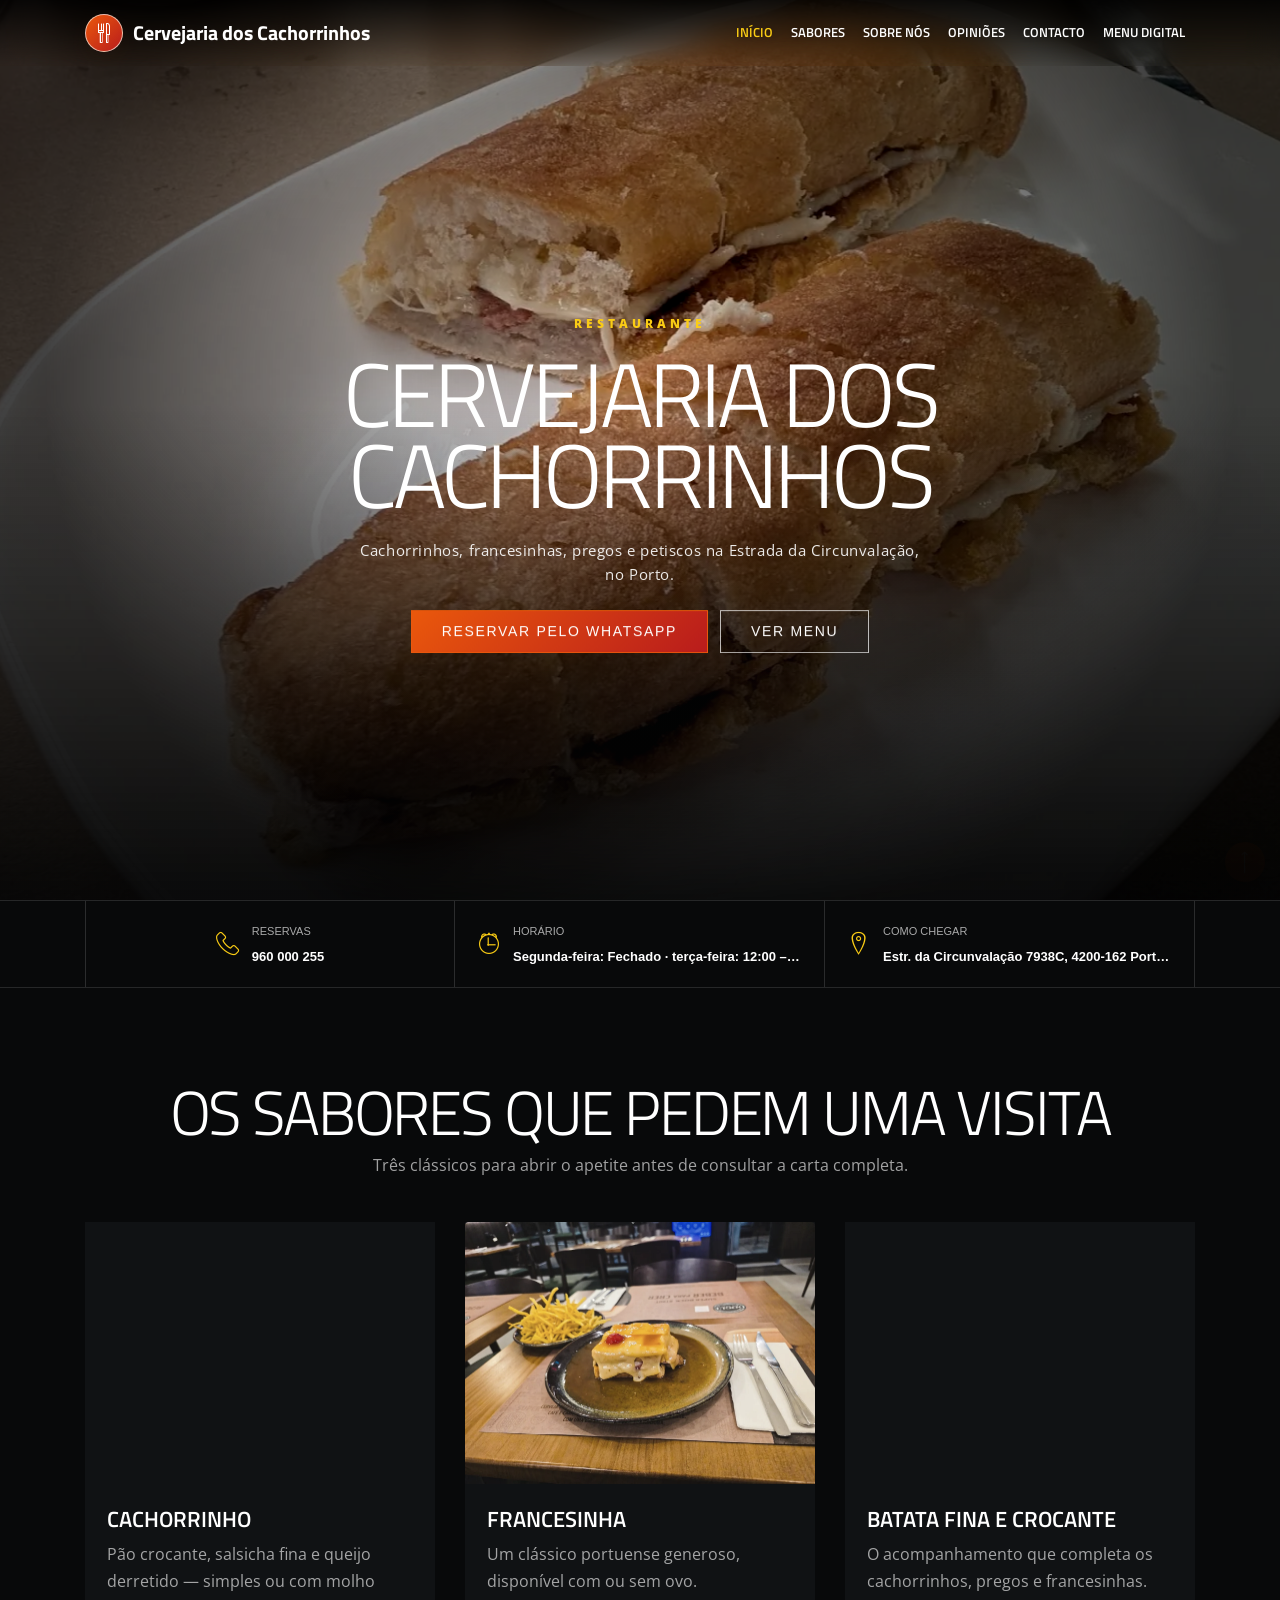
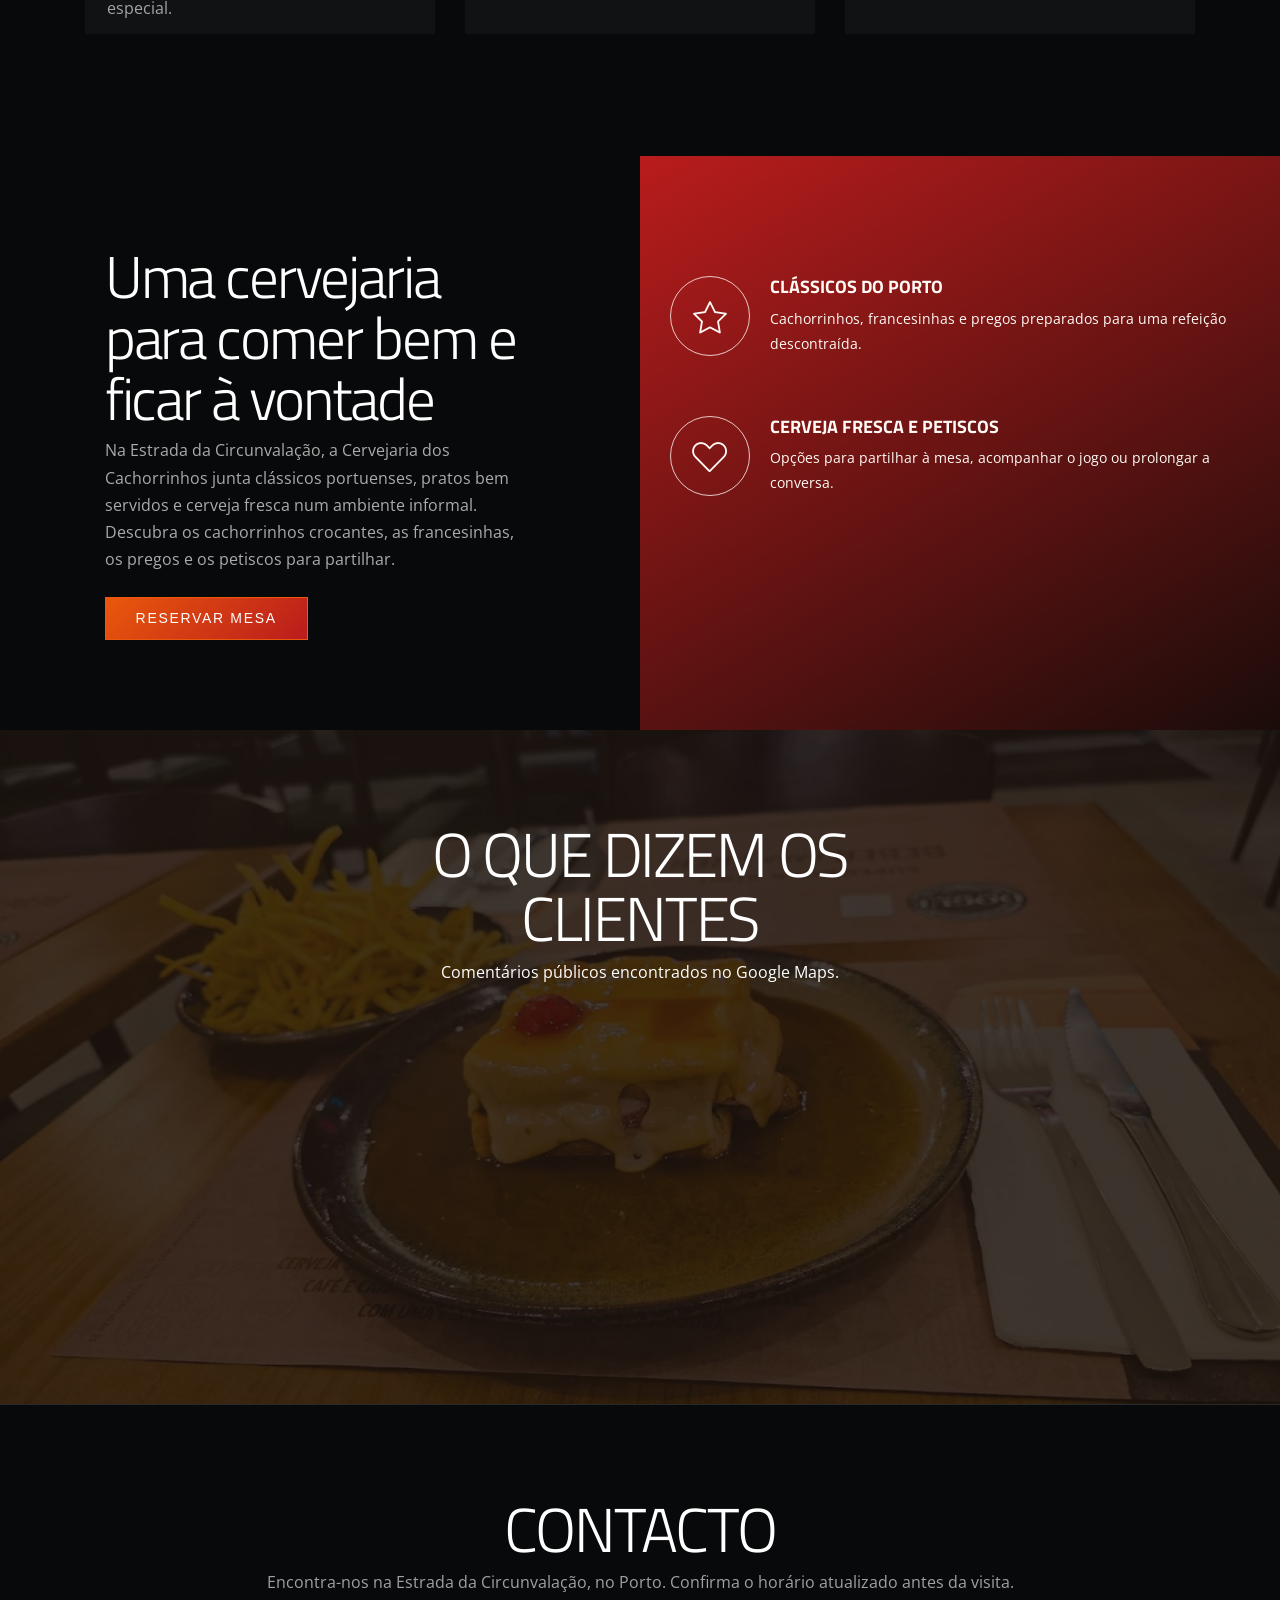
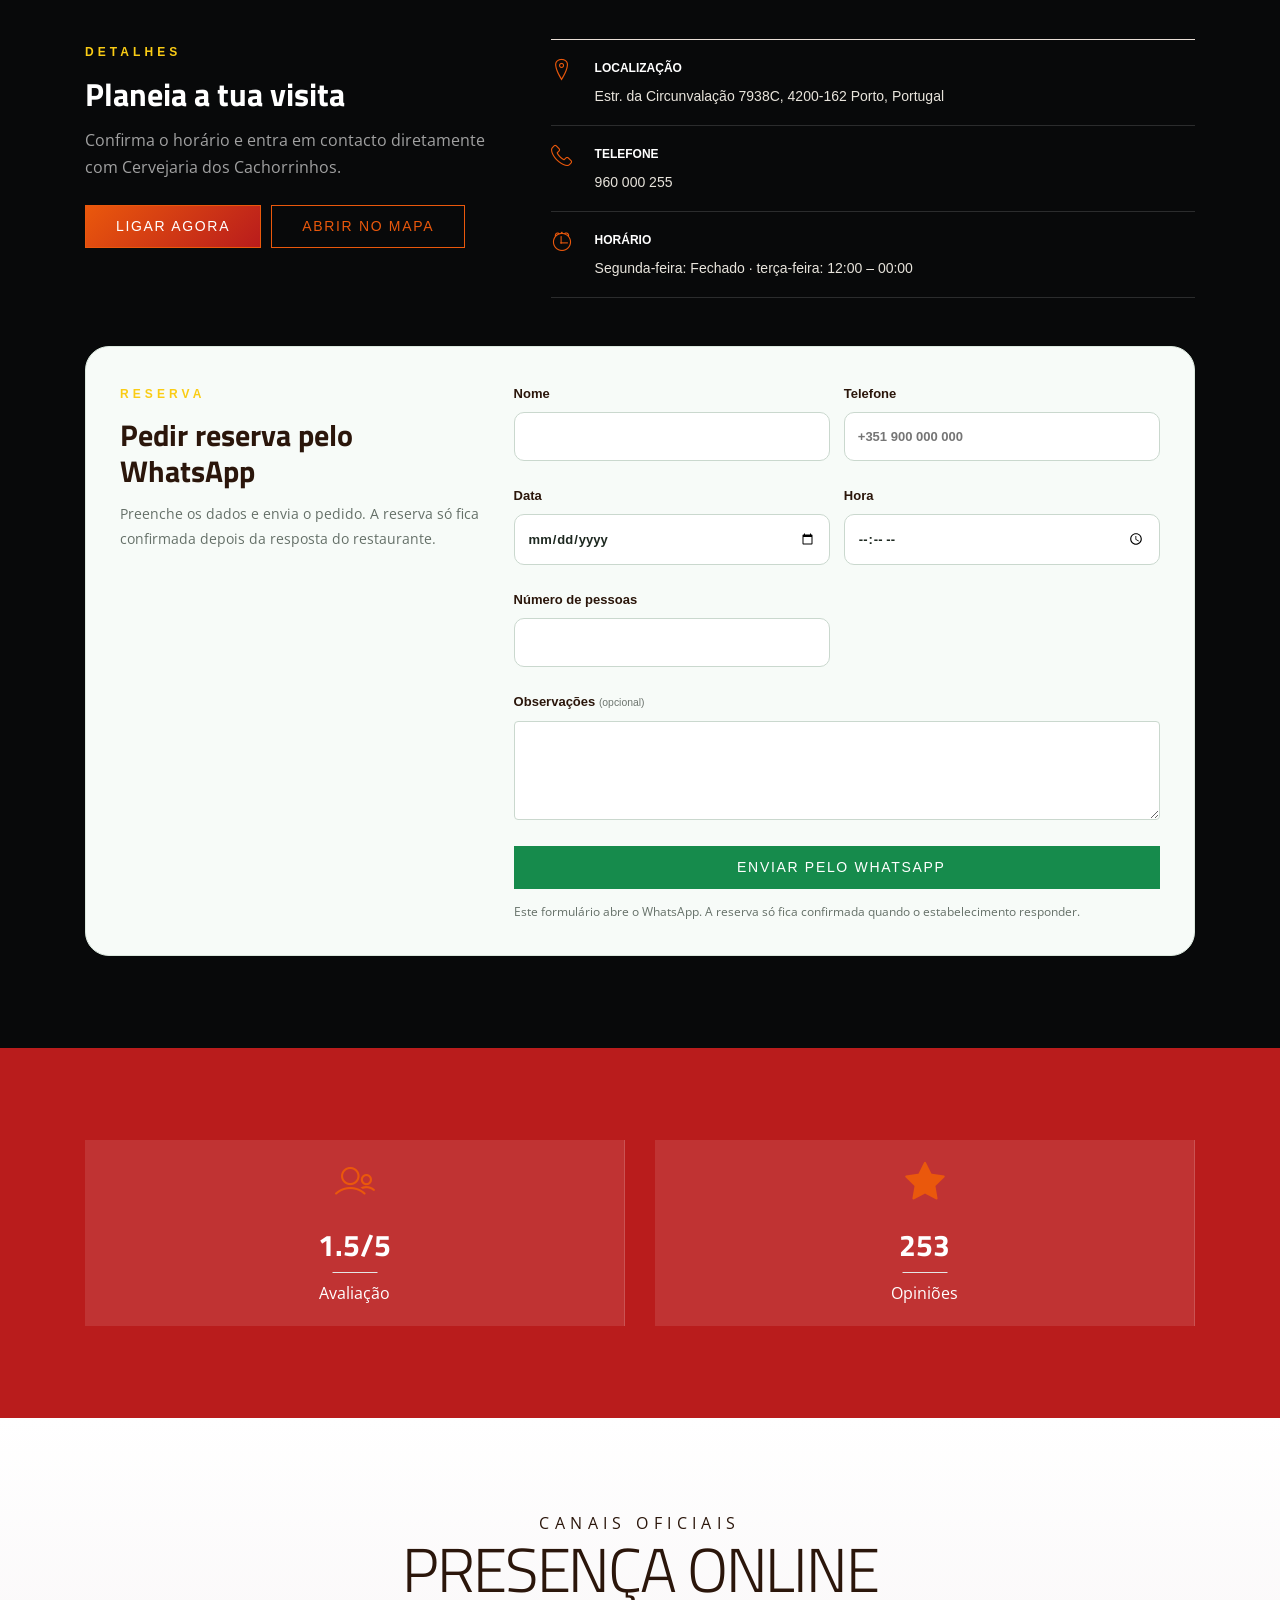
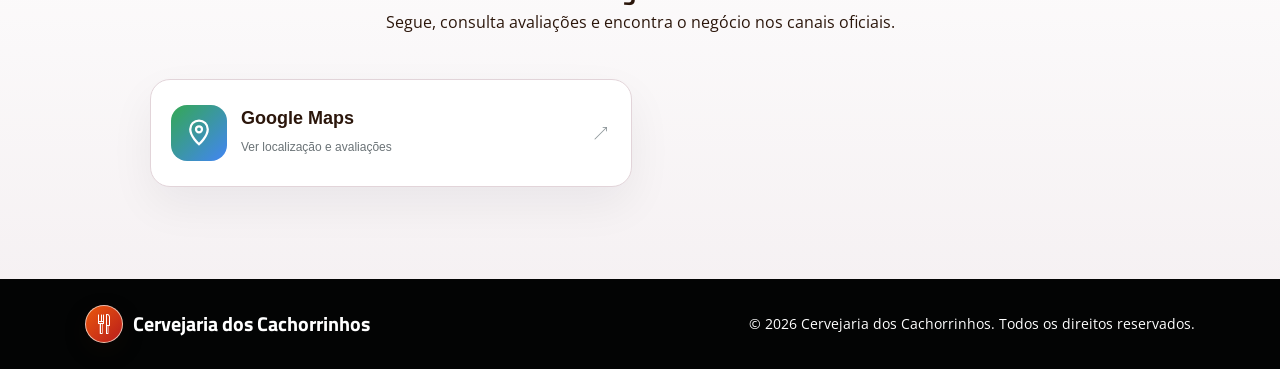
==== commit 474edf8c: "Publicar Cervejaria Dos Cachorrinhos" ====
--- a/index.html
+++ b/index.html
@@ -16,6 +16,7 @@
     <title>Cervejaria dos Cachorrinhos | Petiscos no Porto</title>
     <link rel="canonical" href="https://cervejariadoscachorrinhos.pt/">
 
+    <script>(function(){var h="cervejariadoscachorrinhos.pt";var c=location.hostname.toLowerCase();if((c===h||c==='www.'+h)&&(location.protocol!=='https:'||c!==h)){location.replace("https://cervejariadoscachorrinhos.pt"+location.pathname+location.search+location.hash);}})();</script>
 
     <link rel="icon" href="favicon.svg" type="image/svg+xml">
     <link rel="icon" href="favicon-32.png" type="image/png" sizes="32x32">
@@ -30,7 +31,7 @@
     <link rel="stylesheet" href="assets/css/animate.css">
     <link rel="stylesheet" href="assets/css/main.css">
     <link rel="stylesheet" href="assets/css/responsive.css">
-    <script type="application/ld+json">{"@context": "https://schema.org", "@type": "Restaurant", "@id": "https://cervejariadoscachorrinhos.pt/#restaurant", "name": "Cervejaria dos Cachorrinhos", "description": "Cachorrinhos, francesinhas, pregos e petiscos na Estrada da Circunvalação. Consulte o menu e reserve pelo WhatsApp.", "telephone": "960 000 255", "address": {"@type": "PostalAddress", "streetAddress": "Estrada da Circunvalação 7938C", "postalCode": "4200-162", "addressLocality": "Porto", "addressCountry": "PT"}, "url": "https://cervejariadoscachorrinhos.pt/", "image": "https://cervejariadoscachorrinhos.pt/assets/generated/og-cervejaria-dos-cachorrinhos.png", "priceRange": "€€", "servesCuisine": ["Portuguesa", "Petiscos", "Francesinhas"], "openingHours": ["Tu-Sa 12:00-00:00", "Su 16:00-00:00"], "hasMap": "https://maps.google.com/?cid=9674207424615124378&g_mp=Cidnb29nbGUubWFwcy5wbGFjZXMudjEuUGxhY2VzLlNlYXJjaFRleHQQAhgEIAA", "hasMenu": "https://cervejariadoscachorrinhos.pt/menu/"}</script>
+    <script type="application/ld+json">{"@context": "https://schema.org", "@type": "Restaurant", "@id": "https://cervejariadoscachorrinhos.pt/#restaurant", "name": "Cervejaria dos Cachorrinhos", "description": "Cachorrinhos, francesinhas, pregos e petiscos na Estrada da Circunvalação. Consulte o menu e reserve pelo WhatsApp.", "telephone": "960 000 255", "address": {"@type": "PostalAddress", "streetAddress": "Estrada da Circunvalação 7938C", "postalCode": "4200-162", "addressLocality": "Porto", "addressCountry": "PT"}, "url": "https://cervejariadoscachorrinhos.pt/", "image": "https://cervejariadoscachorrinhos.pt/assets/generated/og-cervejaria-dos-cachorrinhos.png", "priceRange": "€€", "servesCuisine": ["Portuguesa", "Petiscos", "Francesinhas"], "openingHours": ["Tu-Sa 12:00-00:00", "Su 16:00-00:00"], "openingHoursSpecification": [{"dayOfWeek": ["Tuesday", "Wednesday", "Thursday", "Friday", "Saturday"], "opens": "12:00", "closes": "00:00"}, {"dayOfWeek": "Sunday", "opens": "16:00", "closes": "00:00"}], "hasMap": "https://maps.google.com/?cid=9674207424615124378&g_mp=Cidnb29nbGUubWFwcy5wbGFjZXMudjEuUGxhY2VzLlNlYXJjaFRleHQQAhgEIAA", "sameAs": ["https://www.instagram.com/cervejariadoscachorrinhos/"], "hasMenu": "https://cervejariadoscachorrinhos.pt/menu/"}</script>
     <style>
       :root {
         --site-primary: #b91c1c;
@@ -1774,8 +1775,8 @@
                 </div>
                 <div class="contents">
                   <p class="hero-kicker">Restaurante</p>
-                  <h1 class="head-title">Cachorrinhos, francesinhas e petiscos no Porto</h1>
-                  <p class="hero-subtitle">Sabores generosos, cerveja fresca e um ambiente descontraído na Estrada da Circunvalação.</p>
+                  <h1 class="head-title">Cervejaria dos Cachorrinhos</h1>
+                  <p class="hero-subtitle">Cachorrinhos, francesinhas, pregos e petiscos na Estrada da Circunvalação, no Porto.</p>
                   <div class="header-button">
                     <a href="#contact" class="btn btn-common">Reservar pelo WhatsApp</a>
                     <a href="menu/" class="btn btn-border">Ver menu</a>
@@ -2005,7 +2006,7 @@
           <h2 class="section-title wow fadeInDown" data-wow-delay="0.2s">Presença online</h2>
           <p>Segue, consulta avaliações e encontra o negócio nos canais oficiais.</p>
         </div>
-        <div class="online-presence-grid"><a class="online-presence-card presence-google-maps wow fadeInUp" data-wow-delay="0.20s" href="https://maps.google.com/?cid=9674207424615124378&amp;g_mp=Cidnb29nbGUubWFwcy5wbGFjZXMudjEuUGxhY2VzLlNlYXJjaFRleHQQAhgEIAA" target="_blank" rel="noopener noreferrer"><span class="online-presence-icon"><svg viewBox="0 0 24 24" aria-hidden="true"><path d="M12 21s7-6.1 7-12A7 7 0 1 0 5 9c0 5.9 7 12 7 12Z"/><circle cx="12" cy="9" r="2.4"/></svg></span><span><strong>Google Maps</strong><small>Ver localização e avaliações</small></span><i class="lni-arrow-top-right"></i></a></div>
+        <div class="online-presence-grid"><a class="online-presence-card presence-google-maps wow fadeInUp" data-wow-delay="0.20s" href="https://maps.google.com/?cid=9674207424615124378&amp;g_mp=Cidnb29nbGUubWFwcy5wbGFjZXMudjEuUGxhY2VzLlNlYXJjaFRleHQQAhgEIAA" target="_blank" rel="noopener noreferrer"><span class="online-presence-icon"><svg viewBox="0 0 24 24" aria-hidden="true"><path d="M12 21s7-6.1 7-12A7 7 0 1 0 5 9c0 5.9 7 12 7 12Z"/><circle cx="12" cy="9" r="2.4"/></svg></span><span><strong>Google Maps</strong><small>Ver localização e avaliações</small></span><i class="lni-arrow-top-right"></i></a><a class="online-presence-card presence-instagram wow fadeInUp" data-wow-delay="0.32s" href="https://www.instagram.com/cervejariadoscachorrinhos/" target="_blank" rel="noopener noreferrer"><span class="online-presence-icon"><svg viewBox="0 0 24 24" aria-hidden="true"><rect x="3" y="3" width="18" height="18" rx="5"/><circle cx="12" cy="12" r="4"/><circle cx="17.5" cy="6.5" r="1" class="solid"/></svg></span><span><strong>Instagram</strong><small>@cervejariadoscachorrinhos</small></span><i class="lni-arrow-top-right"></i></a></div>
       </div>
     </section>
     </main>
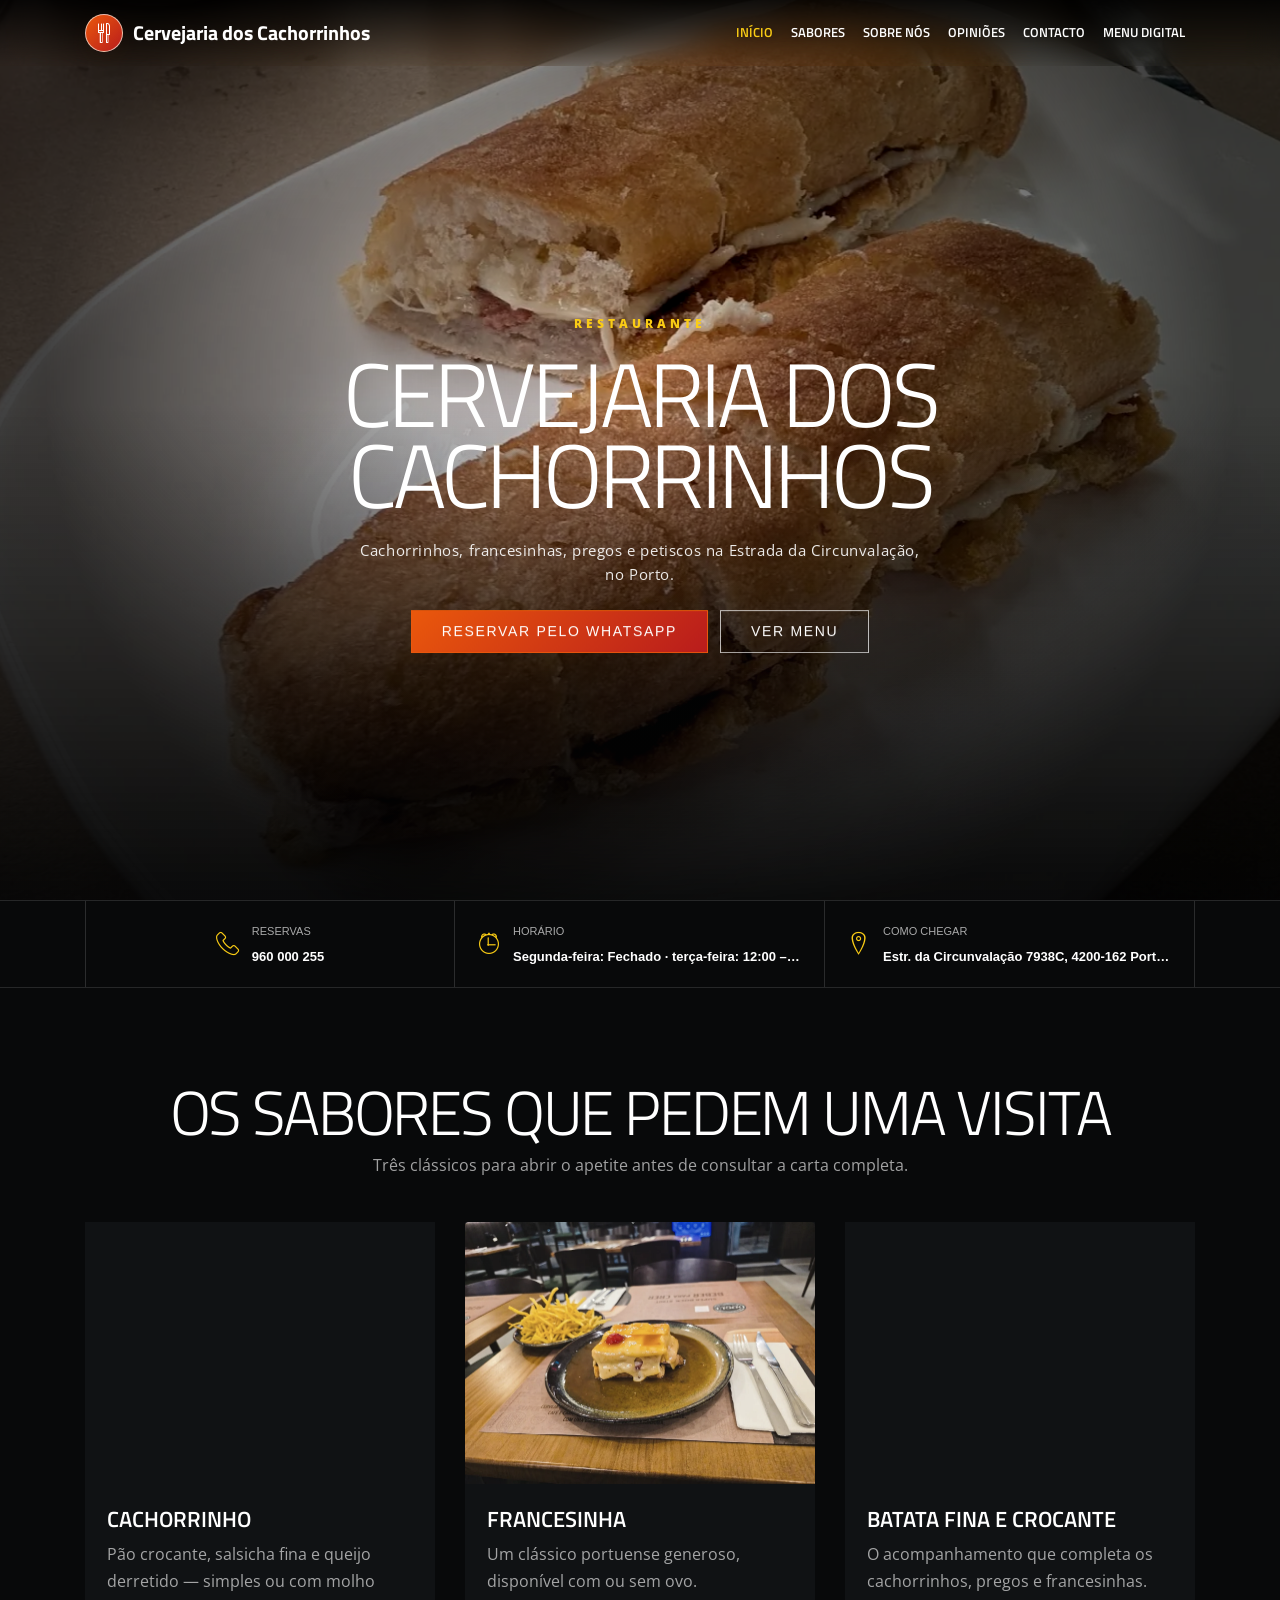
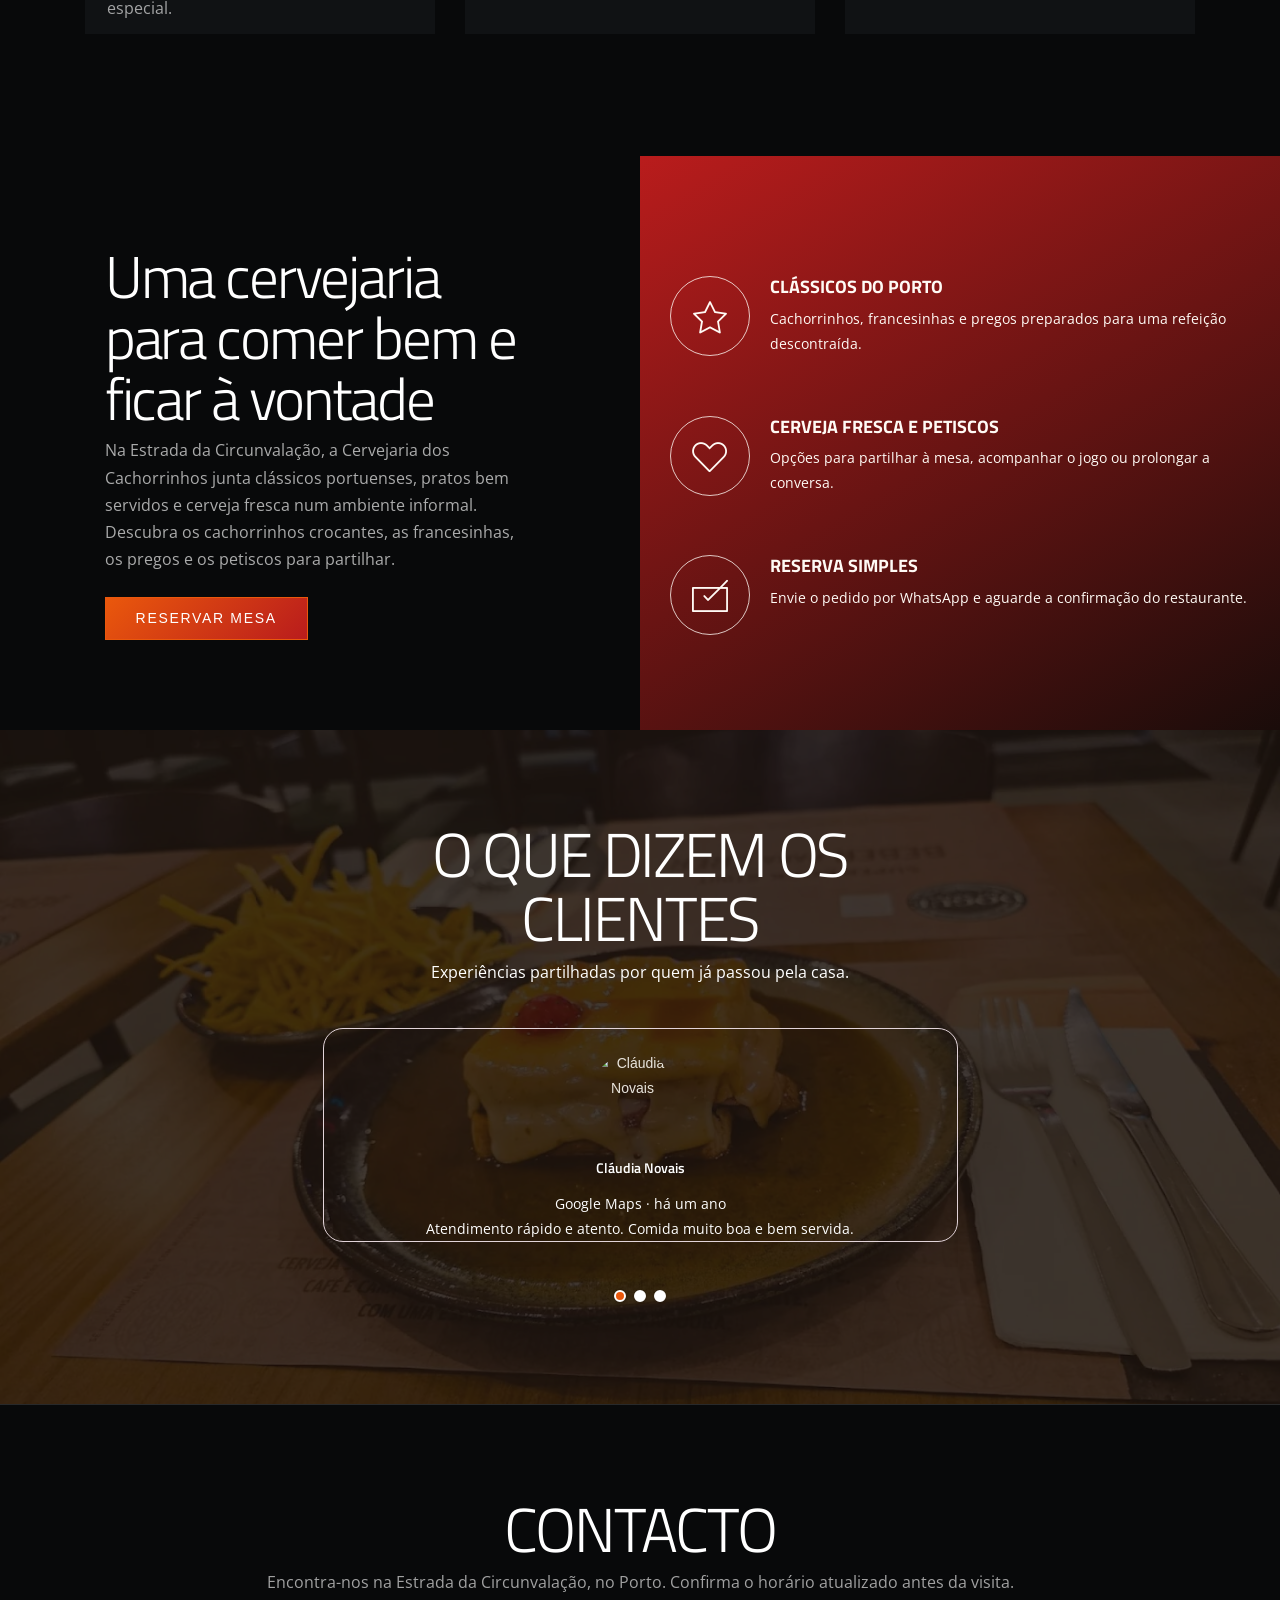
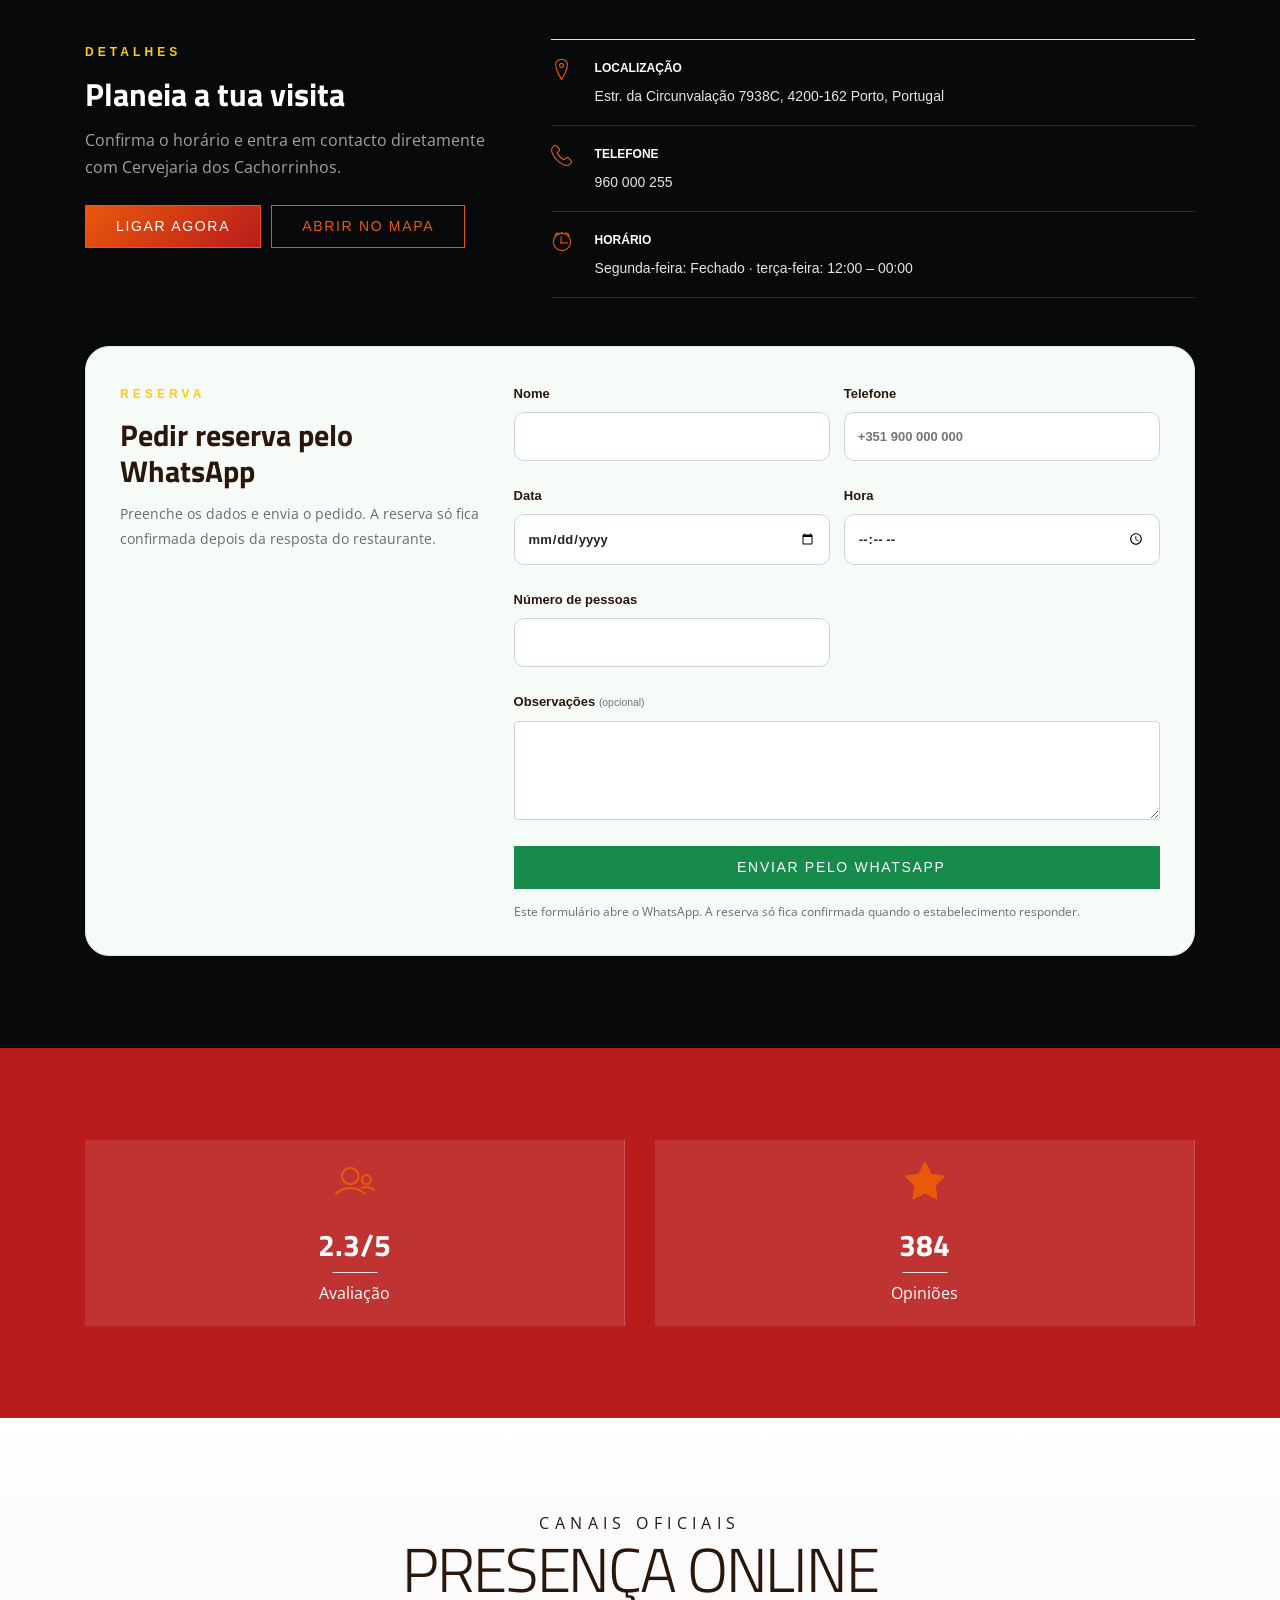
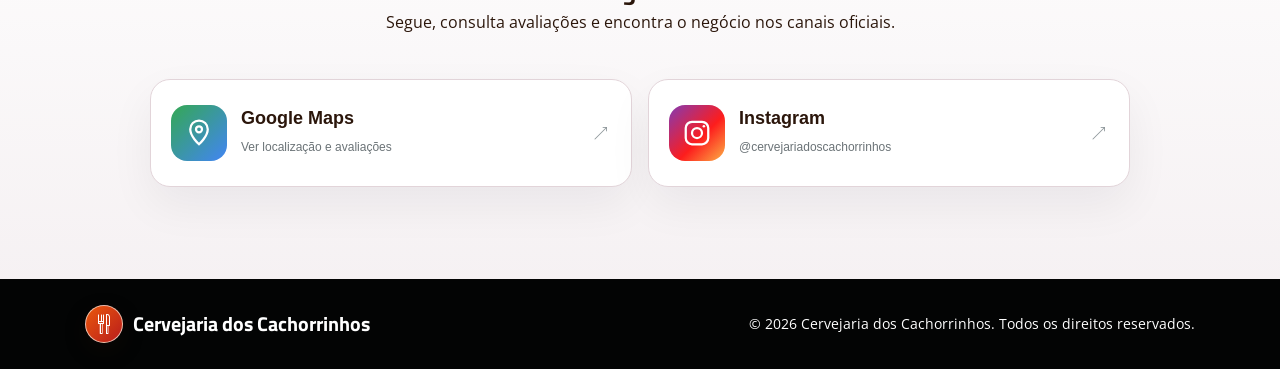
==== commit f88e2853: "Publicar Cervejaria Dos Cachorrinhos" ====
--- a/index.html
+++ b/index.html
@@ -1884,7 +1884,7 @@
           <div class="col-lg-7 col-md-12 col-sm-12 col-xs-12">
             <div class="section-header text-center">
               <h2 class="section-title wow fadeInDown" data-wow-delay="0.3s">O que dizem os clientes</h2>
-              <p>Comentários públicos encontrados no Google Maps.</p>
+              <p>Experiências partilhadas por quem já passou pela casa.</p>
             </div>
             <div id="testimonials" class="owl-carousel wow fadeInUp" data-wow-delay="0.6s">
               
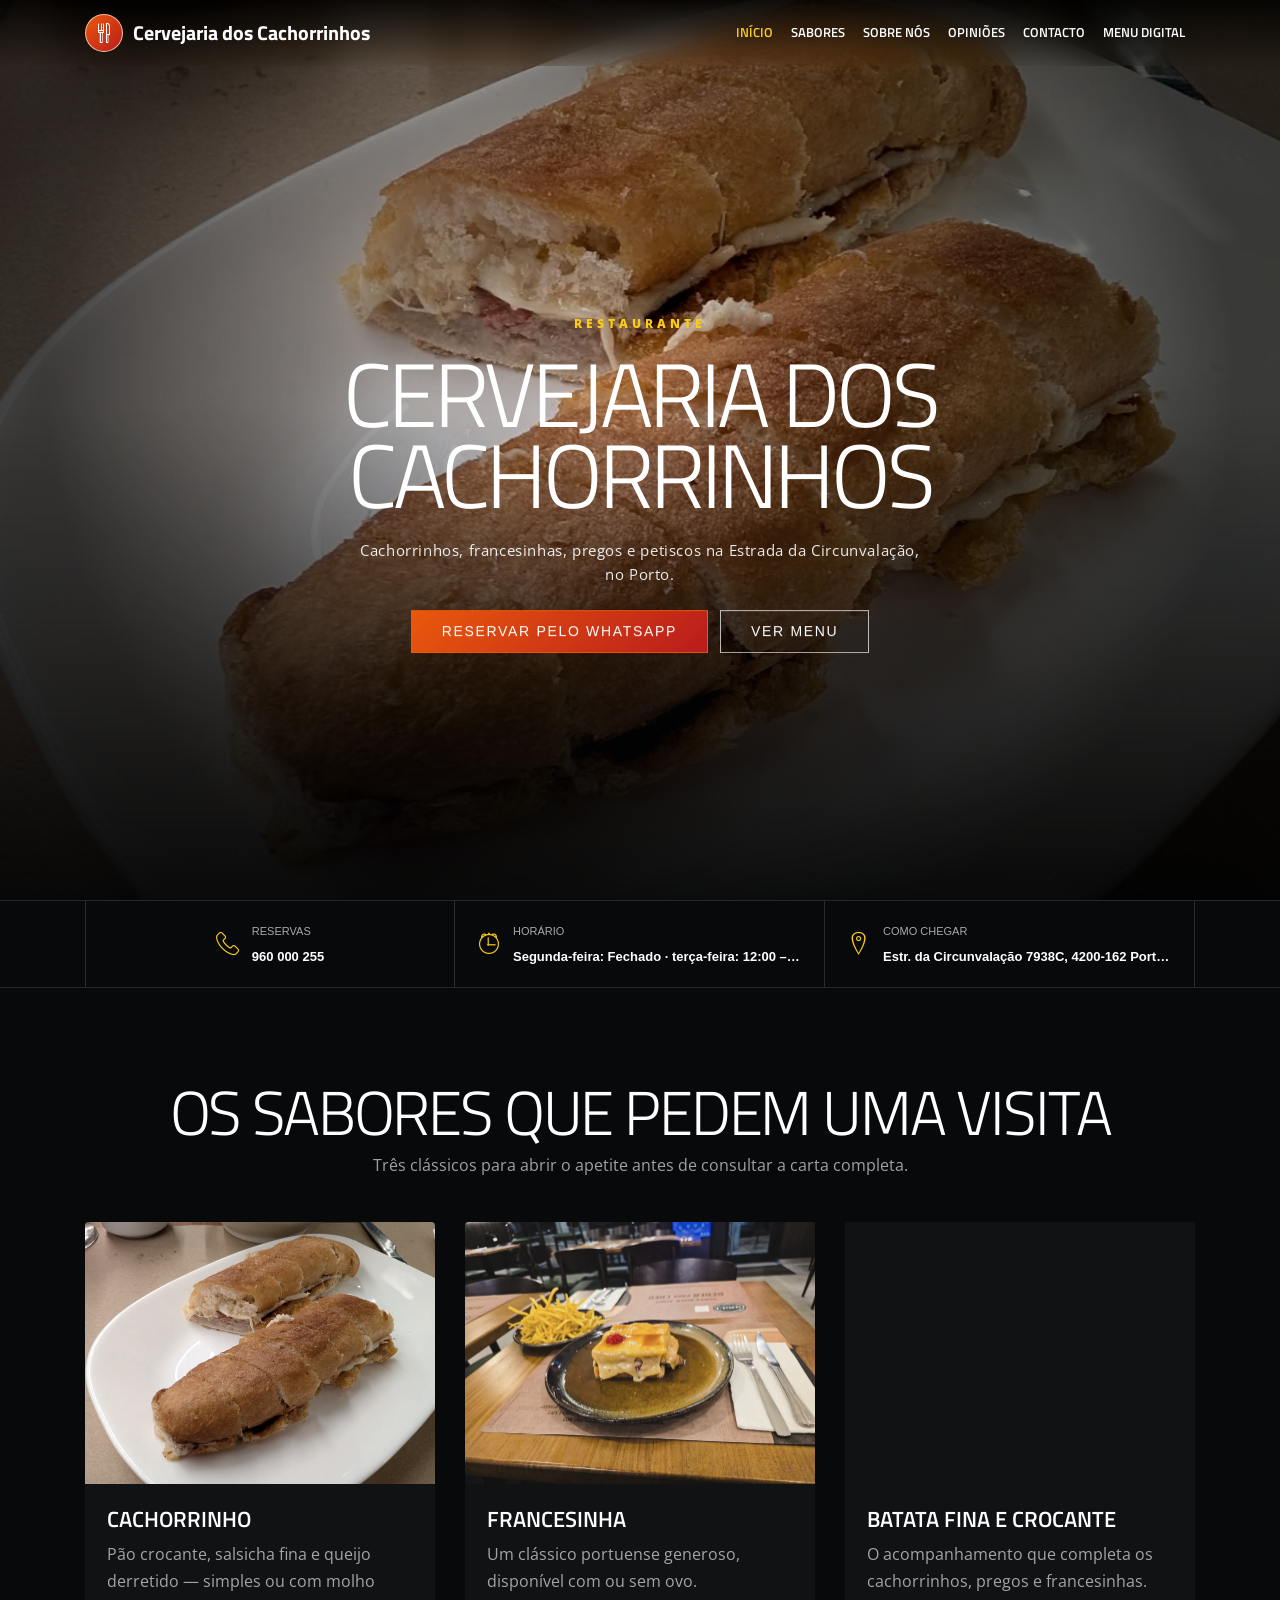
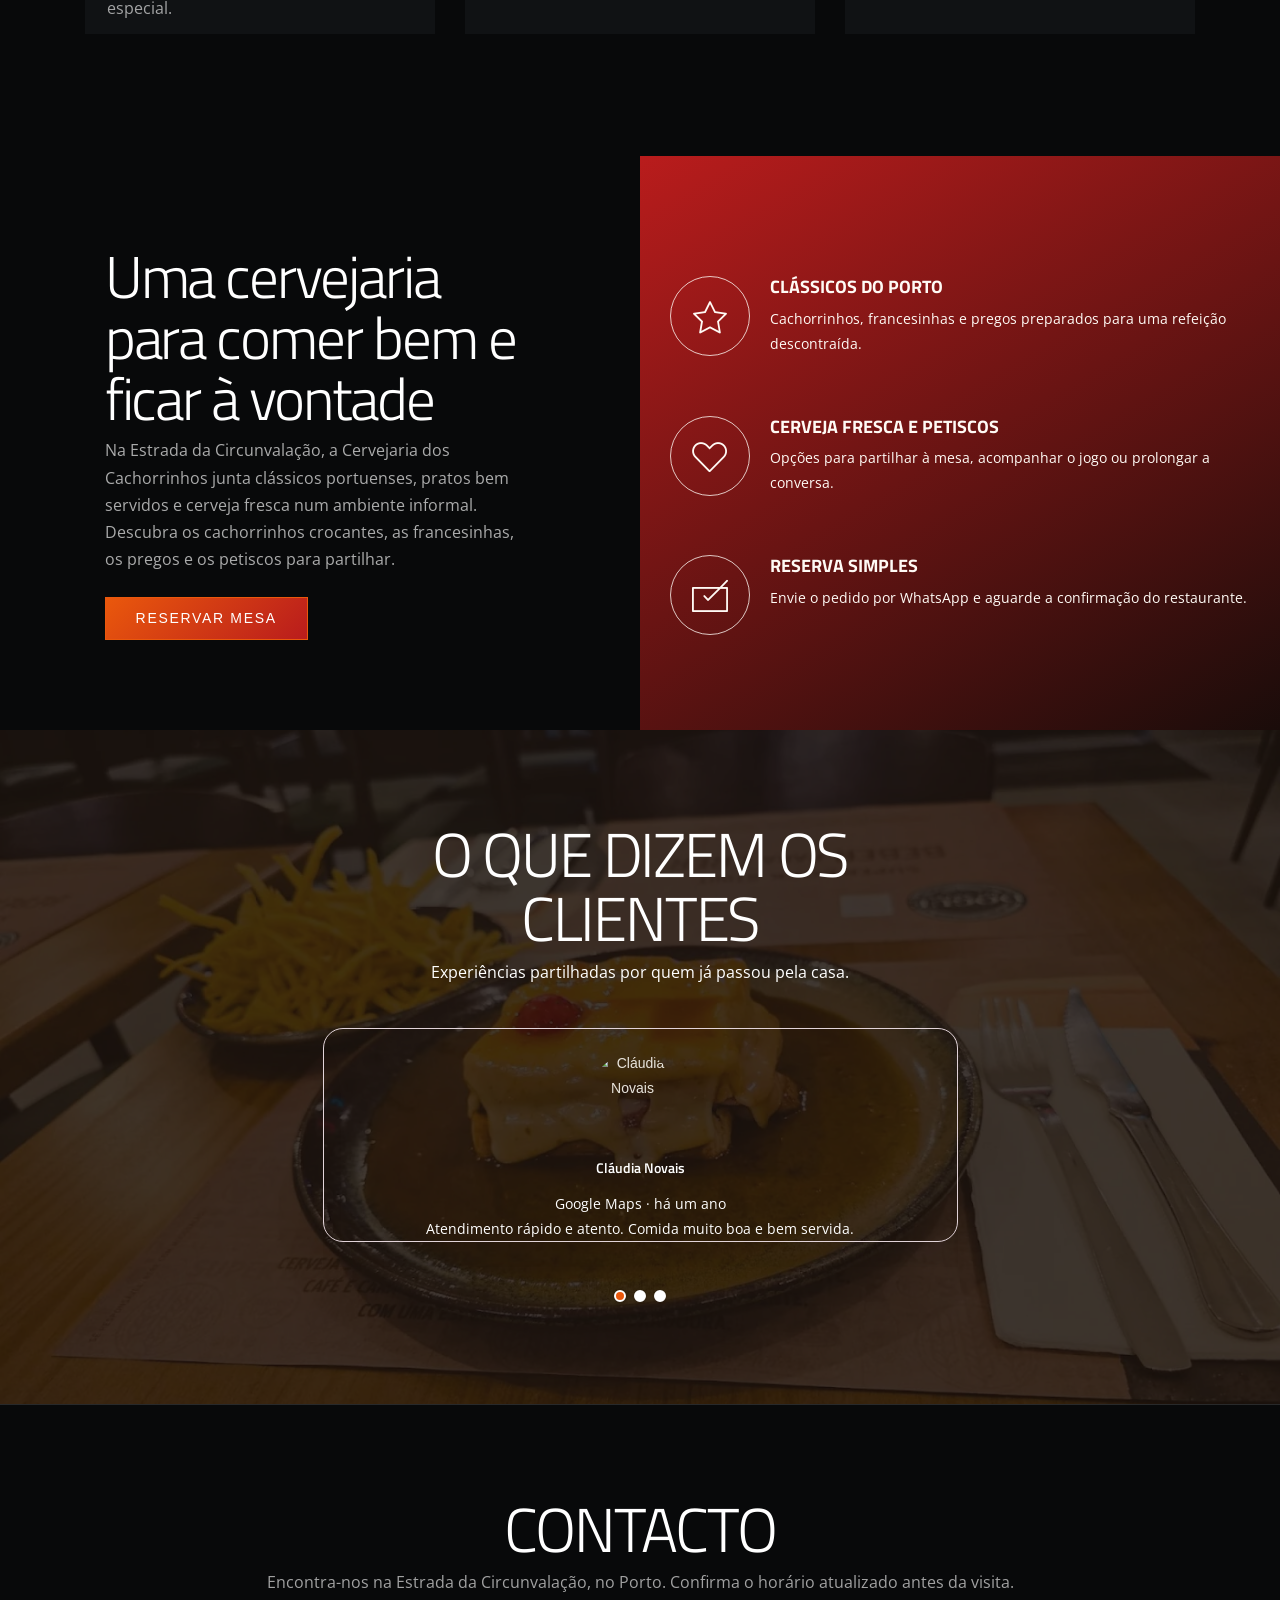
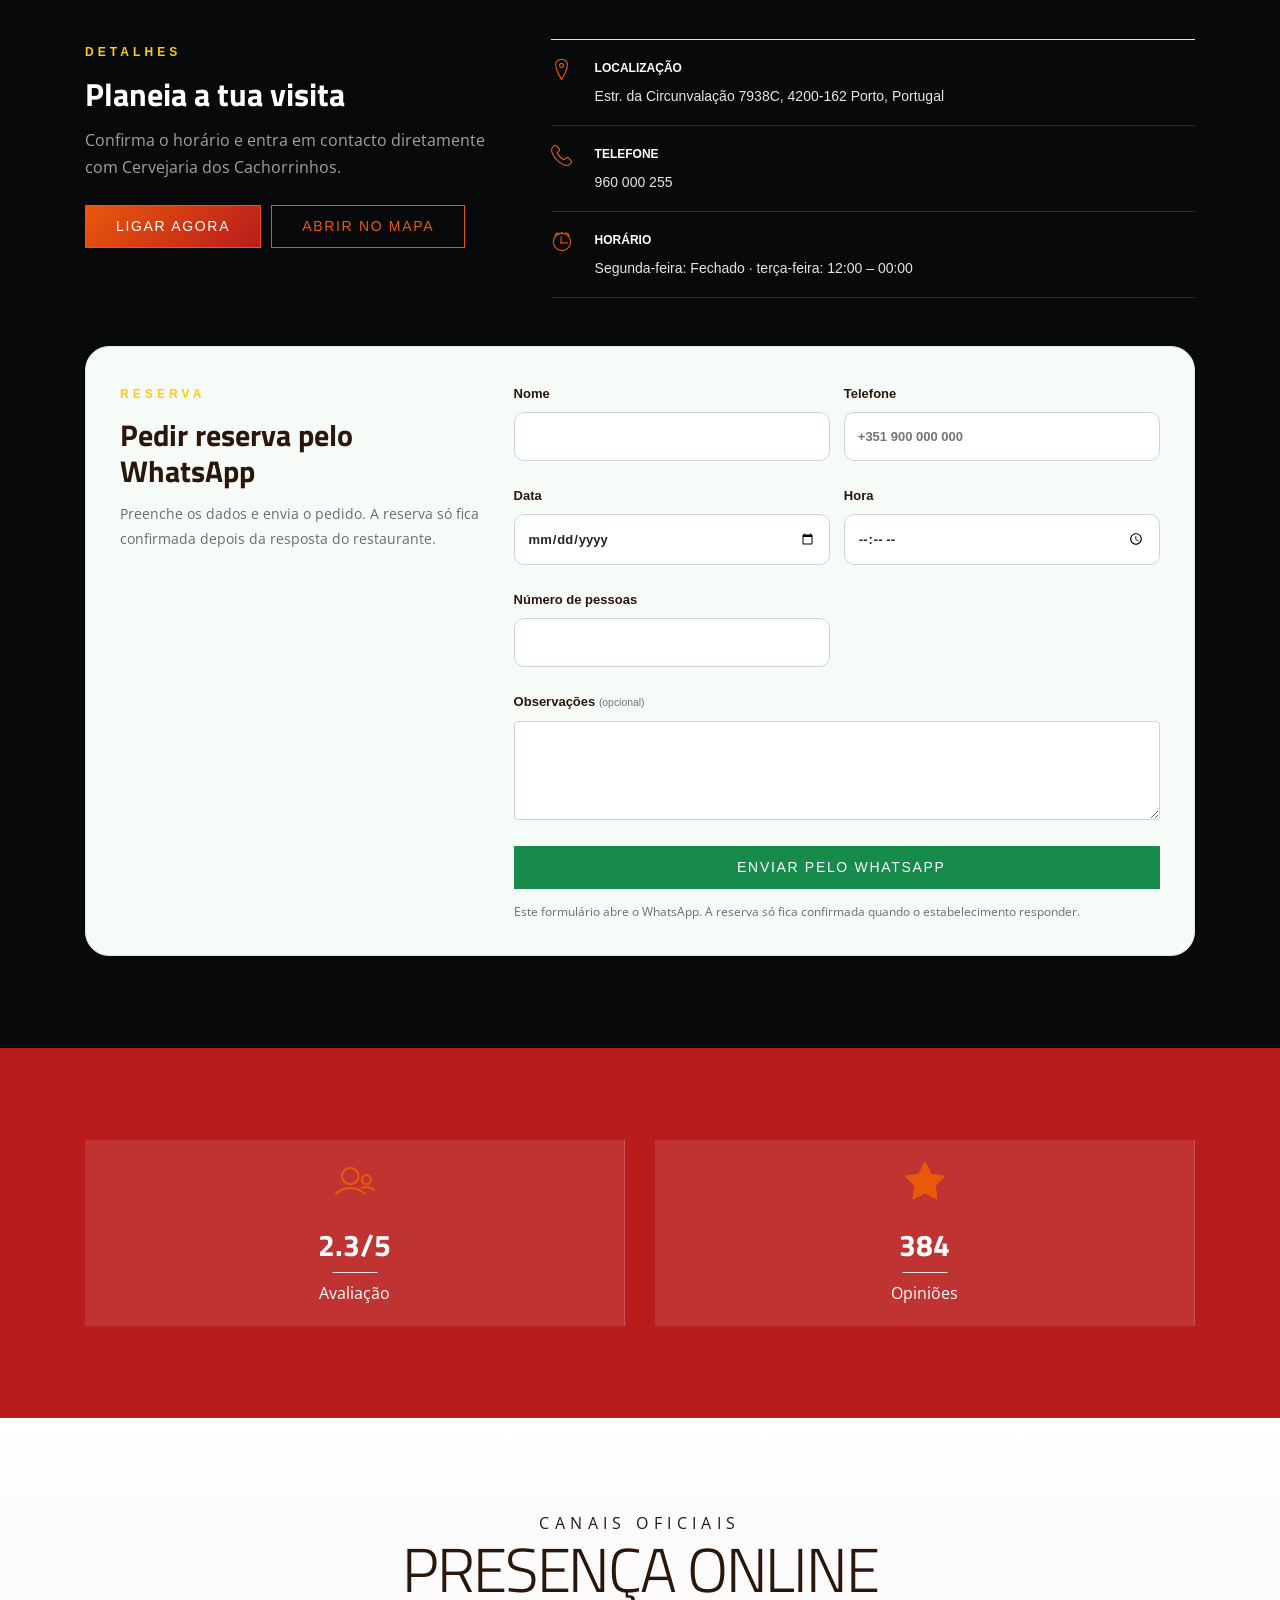
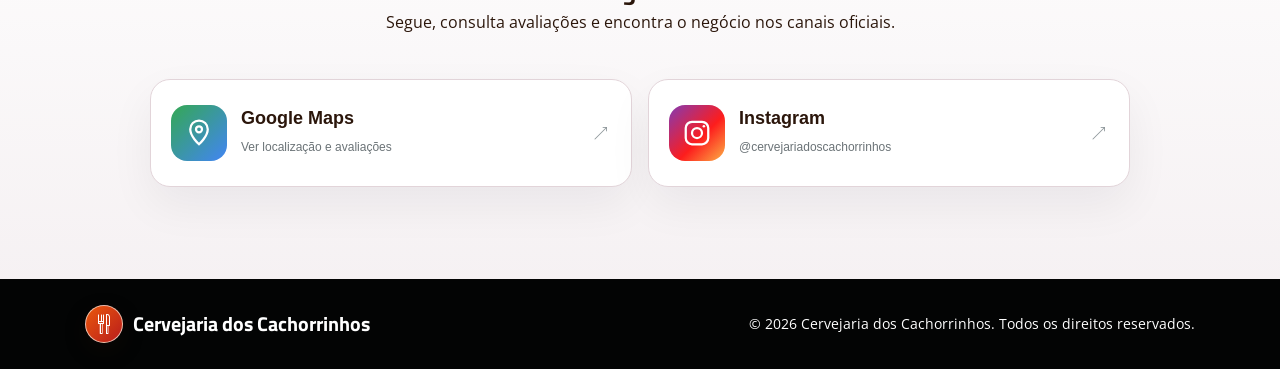
==== commit d26b3628: "Publicar Cervejaria Dos Cachorrinhos" ====
--- a/index.html
+++ b/index.html
@@ -15,6 +15,8 @@
     <meta name="theme-color" content="#2b160b">
     <title>Cervejaria dos Cachorrinhos | Petiscos no Porto</title>
     <link rel="canonical" href="https://cervejariadoscachorrinhos.pt/">
+
+    <meta name="google-site-verification" content="QQDwoi-GM7sluGCFkjh0d8ma6HtUx1rtgixM9QkdIa4">
 
     <script>(function(){var h="cervejariadoscachorrinhos.pt";var c=location.hostname.toLowerCase();if((c===h||c==='www.'+h)&&(location.protocol!=='https:'||c!==h)){location.replace("https://cervejariadoscachorrinhos.pt"+location.pathname+location.search+location.hash);}})();</script>
 
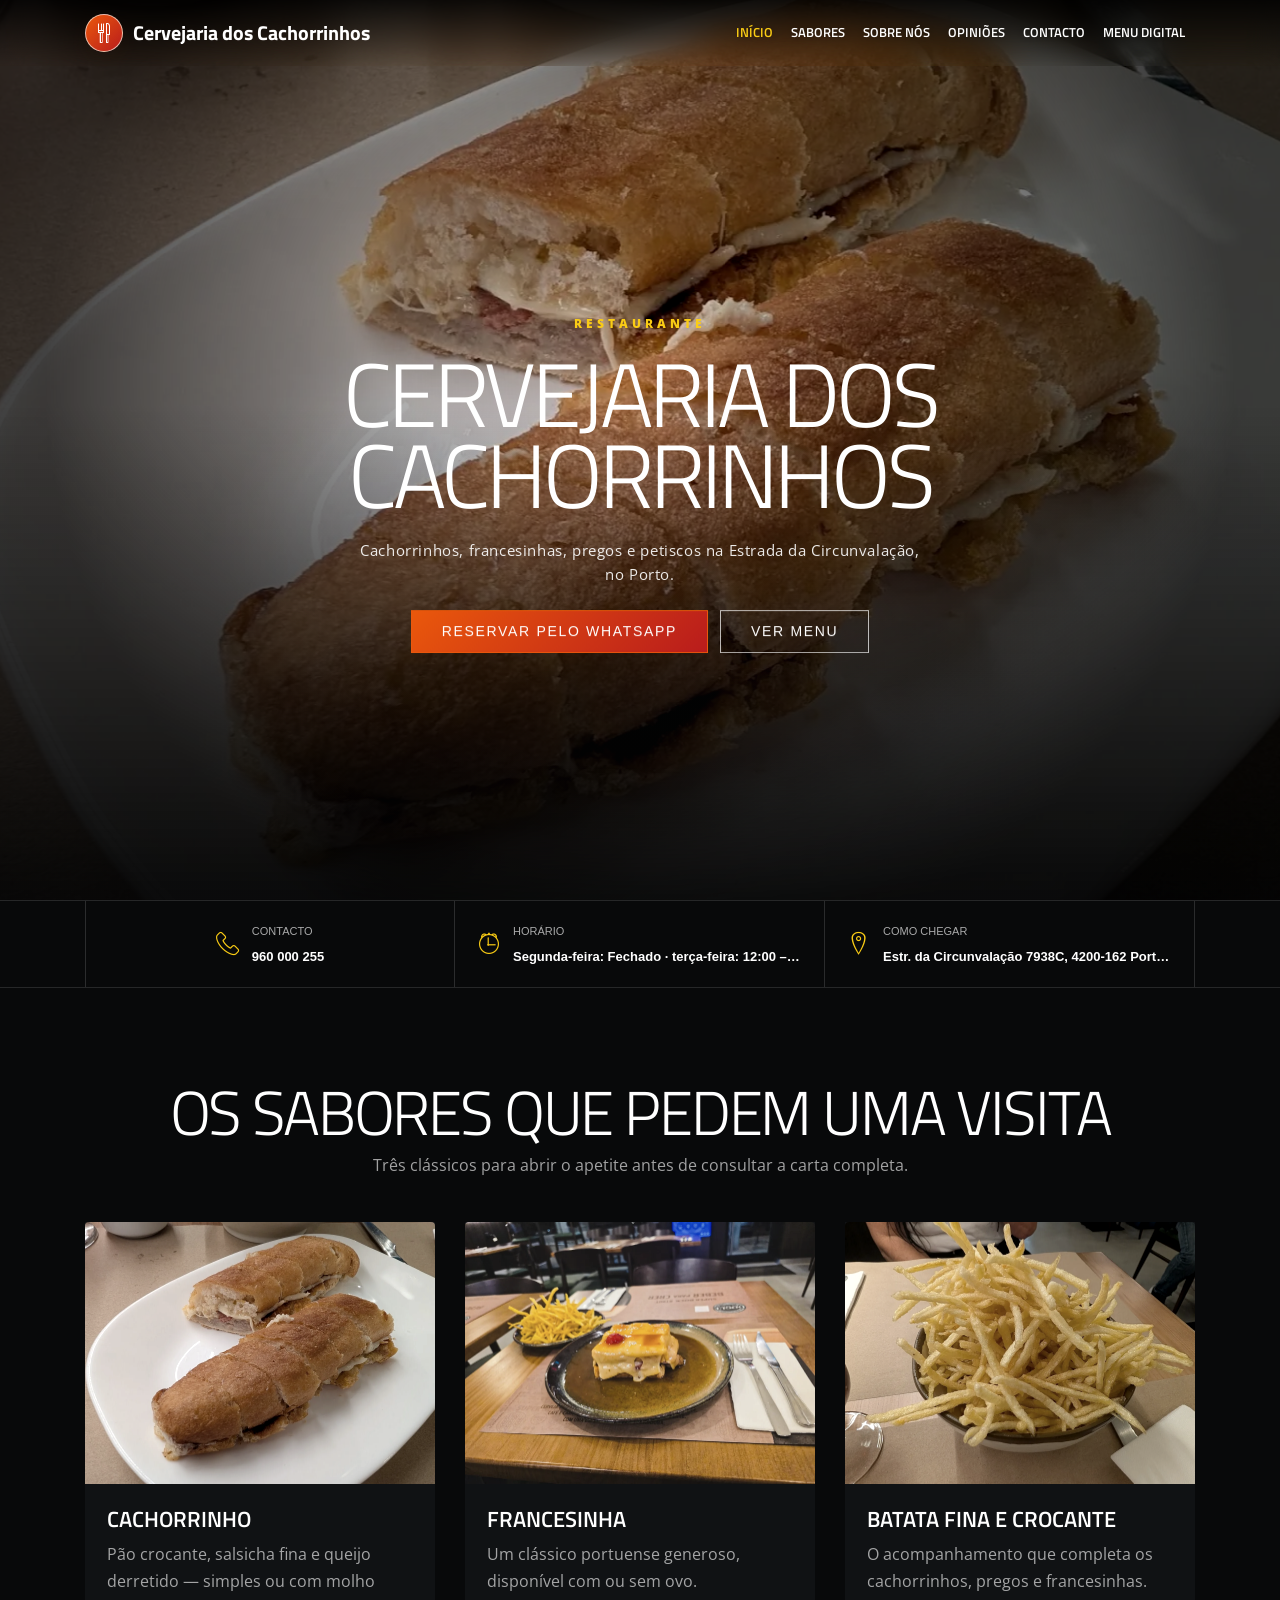
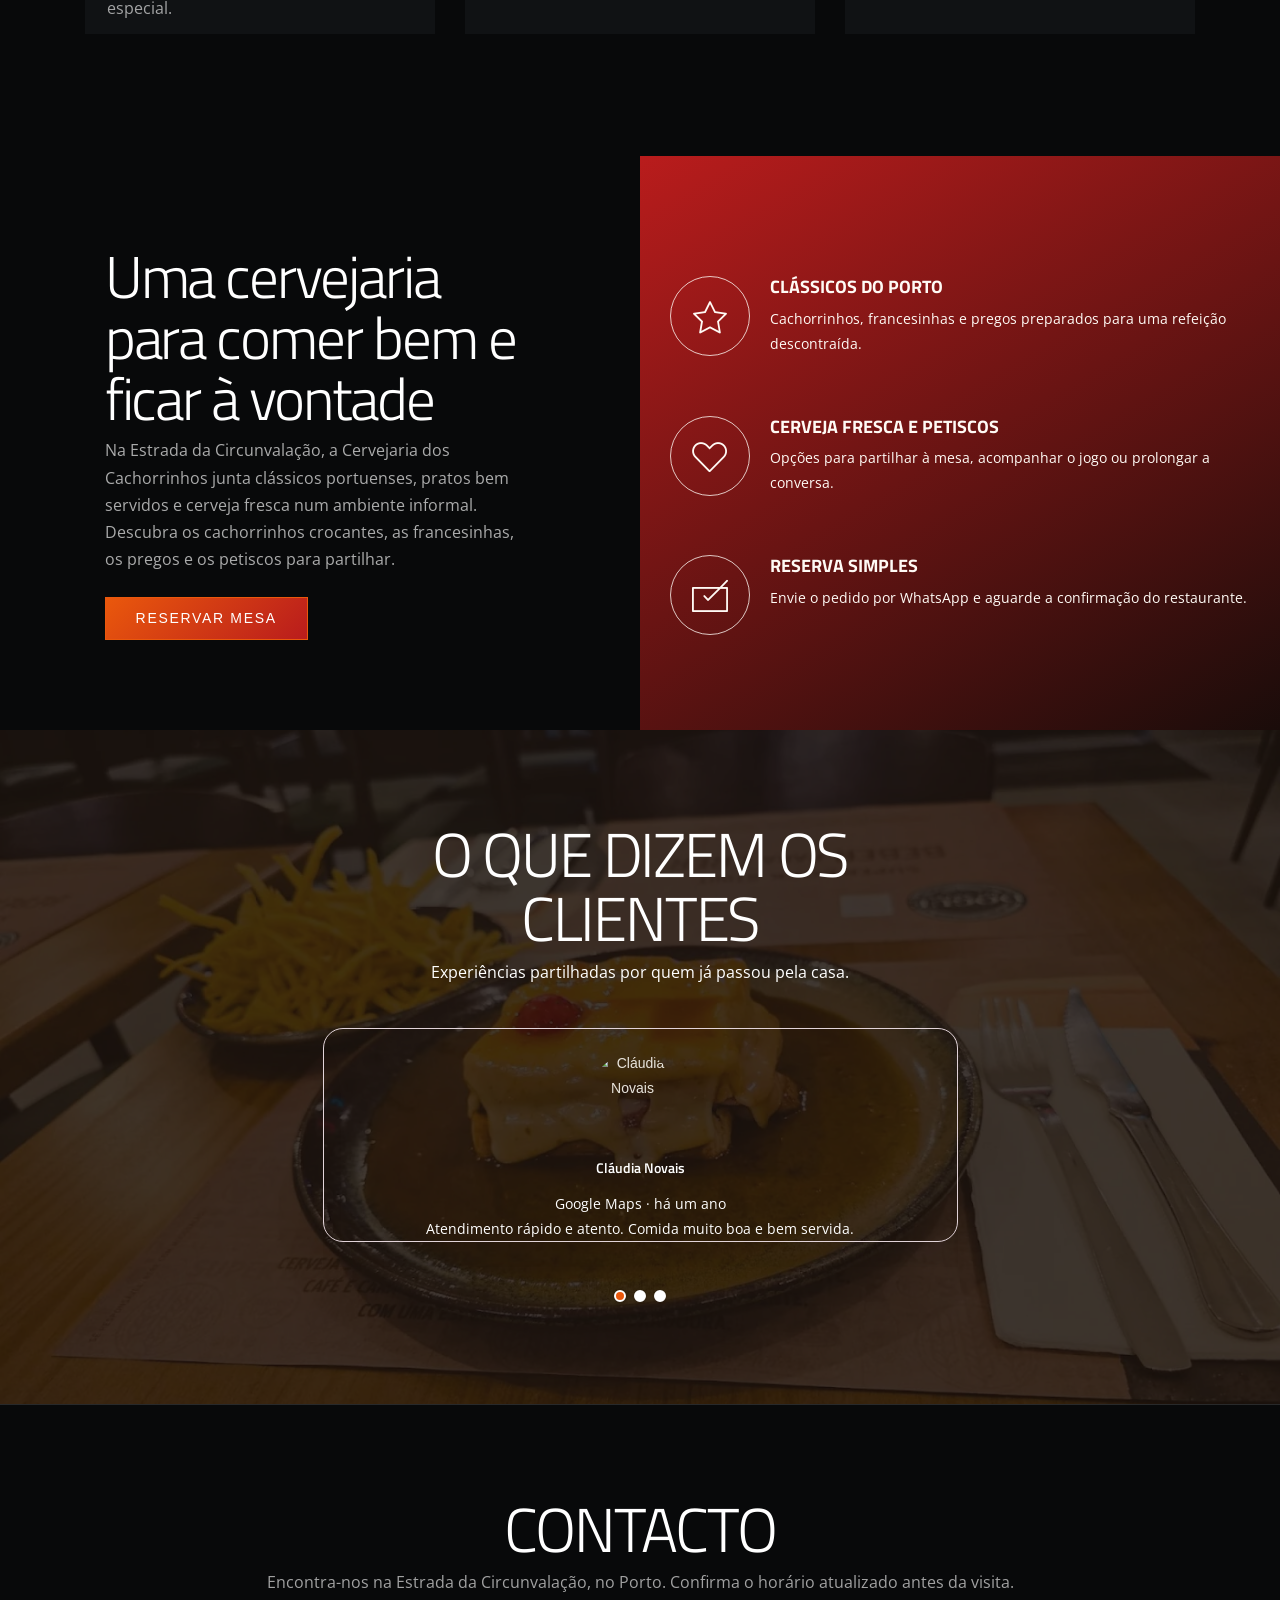
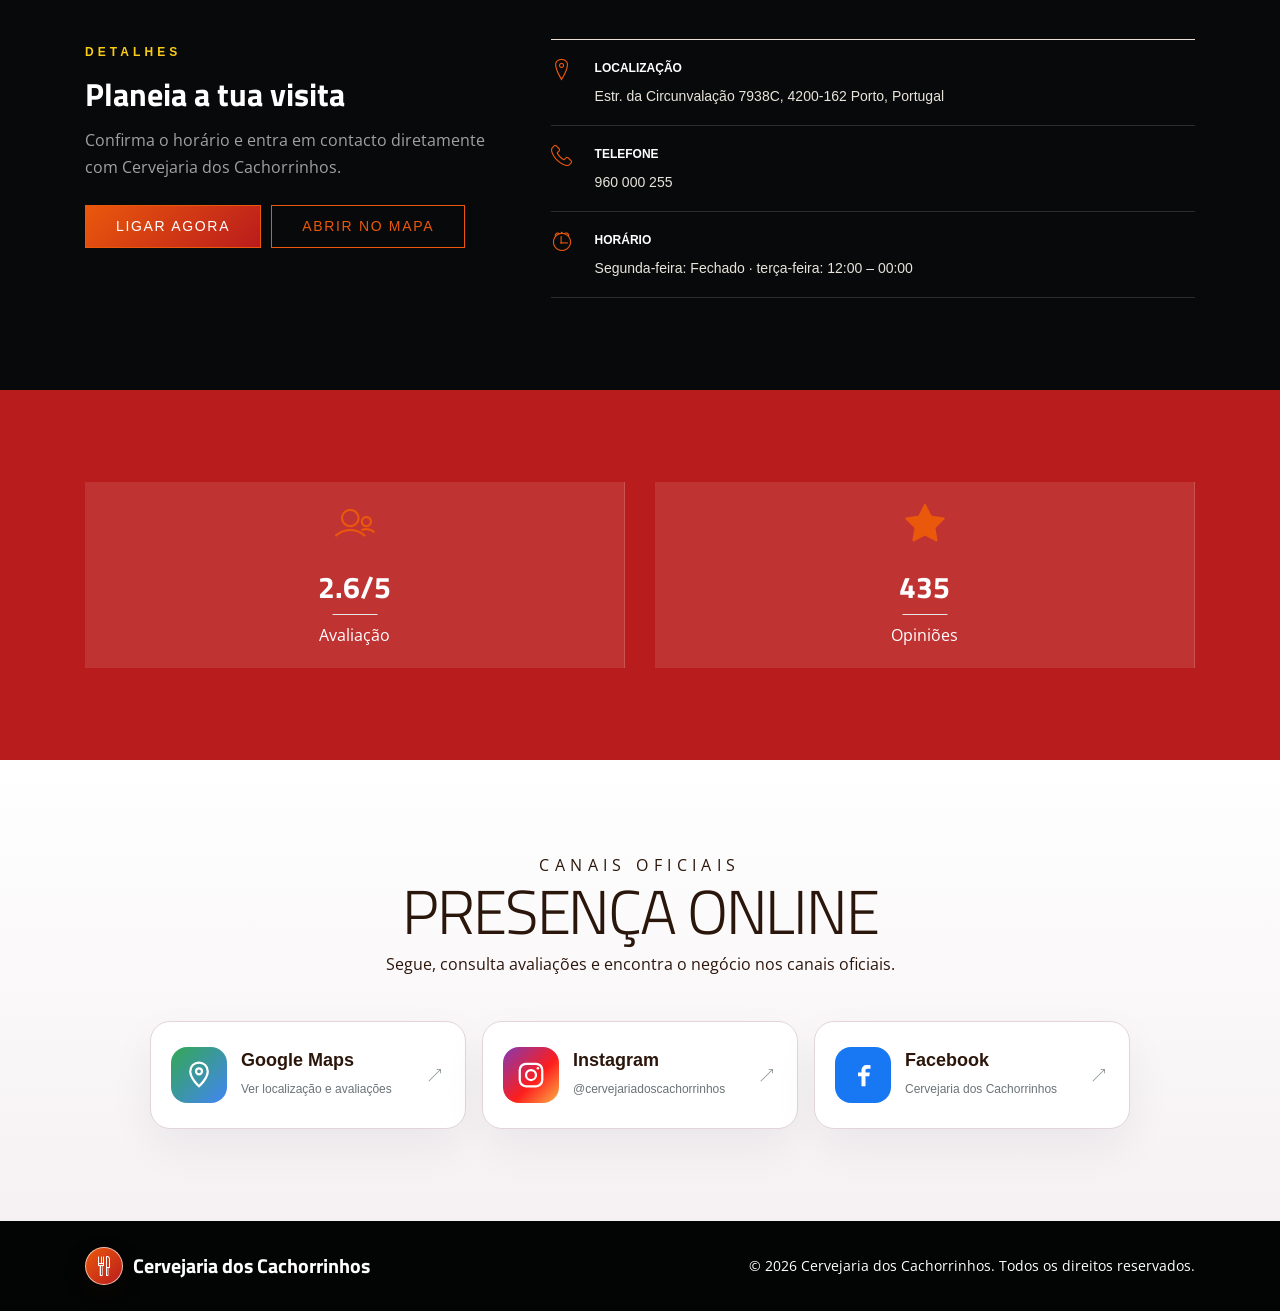
==== commit f0413ac5: "Publicar Cervejaria Dos Cachorrinhos" ====
--- a/index.html
+++ b/index.html
@@ -2,6 +2,7 @@
 <html lang="pt">
   <head>
     <meta charset="utf-8">
+    <script>window.__siteRuntimeErrors=[];window.addEventListener("error",function(e){window.__siteRuntimeErrors.push(String(e.message||"Erro de execução"));});window.addEventListener("unhandledrejection",function(e){window.__siteRuntimeErrors.push(String(e.reason||"Promessa rejeitada"));});</script>
     <meta name="viewport" content="width=device-width, initial-scale=1, shrink-to-fit=no">
     <meta name="description" content="Cachorrinhos, francesinhas, pregos e petiscos na Estrada da Circunvalação. Consulte o menu e reserve pelo WhatsApp.">
     <meta property="og:type" content="website">
@@ -10,6 +11,7 @@
     <meta name="twitter:card" content="summary_large_image">
     <meta name="twitter:title" content="Cervejaria dos Cachorrinhos | Petiscos no Porto">
     <meta name="twitter:description" content="Cachorrinhos, francesinhas, pregos e petiscos na Estrada da Circunvalação. Consulte o menu e reserve pelo WhatsApp.">
+    <meta name="site-content-hash" content="0768f2bb48ffe395088613266af269487f312450bca2ae7a49242250339a3e0e">
     <meta property="og:image" content="https://cervejariadoscachorrinhos.pt/assets/generated/og-cervejaria-dos-cachorrinhos.png">
     <meta name="twitter:image" content="https://cervejariadoscachorrinhos.pt/assets/generated/og-cervejaria-dos-cachorrinhos.png">
     <meta name="theme-color" content="#2b160b">
@@ -21,8 +23,10 @@
     <script>(function(){var h="cervejariadoscachorrinhos.pt";var c=location.hostname.toLowerCase();if((c===h||c==='www.'+h)&&(location.protocol!=='https:'||c!==h)){location.replace("https://cervejariadoscachorrinhos.pt"+location.pathname+location.search+location.hash);}})();</script>
 
     <link rel="icon" href="favicon.svg" type="image/svg+xml">
+    <link rel="icon" href="favicon-96.png" type="image/png" sizes="96x96">
     <link rel="icon" href="favicon-32.png" type="image/png" sizes="32x32">
-    <link rel="apple-touch-icon" href="apple-touch-icon.png">
+    <link rel="shortcut icon" href="favicon.ico">
+    <link rel="apple-touch-icon" href="apple-touch-icon.png" sizes="180x180">
 
     <link rel="stylesheet" href="assets/css/bootstrap.min.css">
     <link rel="stylesheet" href="assets/fonts/line-icons.css">
@@ -33,7 +37,7 @@
     <link rel="stylesheet" href="assets/css/animate.css">
     <link rel="stylesheet" href="assets/css/main.css">
     <link rel="stylesheet" href="assets/css/responsive.css">
-    <script type="application/ld+json">{"@context": "https://schema.org", "@type": "Restaurant", "@id": "https://cervejariadoscachorrinhos.pt/#restaurant", "name": "Cervejaria dos Cachorrinhos", "description": "Cachorrinhos, francesinhas, pregos e petiscos na Estrada da Circunvalação. Consulte o menu e reserve pelo WhatsApp.", "telephone": "960 000 255", "address": {"@type": "PostalAddress", "streetAddress": "Estrada da Circunvalação 7938C", "postalCode": "4200-162", "addressLocality": "Porto", "addressCountry": "PT"}, "url": "https://cervejariadoscachorrinhos.pt/", "image": "https://cervejariadoscachorrinhos.pt/assets/generated/og-cervejaria-dos-cachorrinhos.png", "priceRange": "€€", "servesCuisine": ["Portuguesa", "Petiscos", "Francesinhas"], "openingHours": ["Tu-Sa 12:00-00:00", "Su 16:00-00:00"], "openingHoursSpecification": [{"dayOfWeek": ["Tuesday", "Wednesday", "Thursday", "Friday", "Saturday"], "opens": "12:00", "closes": "00:00"}, {"dayOfWeek": "Sunday", "opens": "16:00", "closes": "00:00"}], "hasMap": "https://maps.google.com/?cid=9674207424615124378&g_mp=Cidnb29nbGUubWFwcy5wbGFjZXMudjEuUGxhY2VzLlNlYXJjaFRleHQQAhgEIAA", "sameAs": ["https://www.instagram.com/cervejariadoscachorrinhos/"], "hasMenu": "https://cervejariadoscachorrinhos.pt/menu/"}</script>
+    <script type="application/ld+json">{"@context": "https://schema.org", "@type": "Restaurant", "@id": "https://cervejariadoscachorrinhos.pt/#restaurant", "name": "Cervejaria dos Cachorrinhos", "description": "Cachorrinhos, francesinhas, pregos e petiscos na Estrada da Circunvalação. Consulte o menu e reserve pelo WhatsApp.", "telephone": "960 000 255", "address": {"@type": "PostalAddress", "streetAddress": "Estrada da Circunvalação 7938C", "postalCode": "4200-162", "addressLocality": "Porto", "addressCountry": "PT"}, "url": "https://cervejariadoscachorrinhos.pt/", "image": "https://cervejariadoscachorrinhos.pt/assets/generated/og-cervejaria-dos-cachorrinhos.png", "priceRange": "€€", "servesCuisine": ["Portuguesa", "Petiscos", "Francesinhas"], "openingHours": ["Tu-Sa 12:00-00:00", "Su 16:00-00:00"], "openingHoursSpecification": [{"dayOfWeek": ["Tuesday", "Wednesday", "Thursday", "Friday", "Saturday"], "opens": "12:00", "closes": "00:00"}, {"dayOfWeek": "Sunday", "opens": "16:00", "closes": "00:00"}], "hasMap": "https://maps.google.com/?cid=9674207424615124378&g_mp=Cidnb29nbGUubWFwcy5wbGFjZXMudjEuUGxhY2VzLlNlYXJjaFRleHQQAhgEIAA", "sameAs": ["https://www.instagram.com/cervejariadoscachorrinhos/", "https://www.facebook.com/carloscervejariacachorrinhos"], "hasMenu": "https://cervejariadoscachorrinhos.pt/menu/"}</script>
     <style>
       :root {
         --site-primary: #b91c1c;
@@ -739,36 +743,177 @@
         text-transform: uppercase;
       }
       .whatsapp-reservation-card {
-        background: #f7fbf8;
-        border: 1px solid #dce9df;
-        border-radius: 24px;
+        background:
+          radial-gradient(circle at 90% 10%, color-mix(in srgb, var(--site-secondary) 16%, transparent), transparent 32%),
+          linear-gradient(145deg, #f8fcf9, #eef8f2);
+        border: 1px solid color-mix(in srgb, var(--site-primary) 15%, #dce9df);
+        border-radius: 28px;
         display: grid;
         gap: 30px;
-        grid-template-columns: minmax(0, 0.72fr) minmax(0, 1.28fr);
+        grid-template-columns: minmax(0, .85fr) minmax(0, 1.15fr);
         margin-top: 48px;
-        padding: 34px;
+        overflow: hidden;
+        padding: 38px;
+        position: relative;
       }
       .whatsapp-reservation-heading h3 { color: var(--site-dark); font-size: 30px; margin: 10px 0 12px; }
       .whatsapp-reservation-heading p { margin: 0; }
-      .whatsapp-reservation-form { display: grid; gap: 14px; grid-template-columns: repeat(2, minmax(0, 1fr)); }
-      .whatsapp-reservation-form label { color: var(--site-dark); display: grid; font-size: 13px; font-weight: 700; gap: 6px; }
+      .whatsapp-reservation-launch {
+        align-items: center;
+        background: rgba(255,255,255,.86);
+        border: 1px solid rgba(255,255,255,.92);
+        border-radius: 22px;
+        box-shadow: 0 20px 50px rgba(20, 83, 45, .09);
+        display: grid;
+        gap: 16px;
+        grid-template-columns: auto minmax(0,1fr);
+        padding: 20px;
+      }
+      .reservation-launch-icon,
+      .reservation-step-icon {
+        align-items: center;
+        background: linear-gradient(135deg, var(--site-primary), var(--site-secondary));
+        border-radius: 18px;
+        color: #fff;
+        display: inline-flex;
+        flex: 0 0 auto;
+        font-size: 24px;
+        height: 54px;
+        justify-content: center;
+        width: 54px;
+      }
+      .whatsapp-reservation-launch strong { color: var(--site-dark); display: block; font-size: 16px; }
+      .whatsapp-reservation-launch small { color: #657068; display: block; font-size: 13px; line-height: 1.45; margin-top: 4px; }
+      .whatsapp-reservation-open { grid-column: 1 / -1; justify-content: center; margin: 0; width: 100%; }
+      .whatsapp-reservation-form { display: block; }
+      .whatsapp-reservation-form label { color: var(--site-dark); display: grid; font-size: 13px; font-weight: 700; gap: 7px; }
       .whatsapp-reservation-form label span small { color: #6d756f; font-weight: 400; }
       .whatsapp-reservation-form input,
       .whatsapp-reservation-form textarea {
         background: #fff;
-        border: 1px solid #cad8ce;
-        border-radius: 10px;
+        border: 1px solid #cfdbd2;
+        border-radius: 14px;
         color: #1e2921;
         font: inherit;
-        min-height: 48px;
-        padding: 11px 13px;
+        min-height: 52px;
+        padding: 12px 14px;
         width: 100%;
       }
       .whatsapp-reservation-form input:focus,
       .whatsapp-reservation-form textarea:focus { border-color: #18864b; box-shadow: 0 0 0 3px rgba(24, 134, 75, 0.13); outline: 0; }
-      .reservation-notes,
-      .whatsapp-reservation-submit,
-      .reservation-disclaimer { grid-column: 1 / -1; }
+      .reservation-dialog {
+        background: transparent;
+        border: 0;
+        color: #334139;
+        max-height: min(820px, calc(100vh - 32px));
+        max-width: 680px;
+        overflow: visible;
+        padding: 0;
+        width: calc(100% - 32px);
+      }
+      body.reservation-modal-open { overflow: hidden; }
+      .reservation-dialog::backdrop {
+        animation: reservation-backdrop-in .24s ease both;
+        backdrop-filter: blur(7px);
+        background: rgba(10, 20, 14, .68);
+      }
+      .reservation-dialog[open] .whatsapp-reservation-form {
+        animation: reservation-dialog-in .42s cubic-bezier(.2,.8,.2,1) both;
+        background: #f9fcfa;
+        border: 1px solid rgba(255,255,255,.8);
+        border-radius: 28px;
+        box-shadow: 0 34px 90px rgba(7, 28, 16, .34);
+        max-height: min(820px, calc(100vh - 32px));
+        overflow-x: hidden;
+        overflow-y: auto;
+        padding: 28px;
+      }
+      .reservation-dialog-topbar { align-items: flex-start; display: flex; gap: 18px; justify-content: space-between; }
+      .reservation-dialog-kicker { color: var(--site-primary); display: block; font-size: 11px; font-weight: 800; letter-spacing: .12em; text-transform: uppercase; }
+      .reservation-dialog-topbar h3 { color: var(--site-dark); font-size: 28px; margin: 5px 0 0; }
+      .reservation-dialog-close {
+        align-items: center;
+        background: #edf3ef;
+        border: 0;
+        border-radius: 50%;
+        color: #304339;
+        display: inline-flex;
+        flex: 0 0 auto;
+        font-size: 28px;
+        height: 42px;
+        justify-content: center;
+        line-height: 1;
+        padding: 0 0 3px;
+        transition: background-color .2s ease, transform .2s ease;
+        width: 42px;
+      }
+      .reservation-dialog-close:hover,
+      .reservation-dialog-close:focus-visible { background: #dce9df; outline: 3px solid rgba(24,134,75,.16); transform: rotate(6deg); }
+      .reservation-progress { align-items: center; display: grid; gap: 8px; grid-template-columns: auto 1fr auto 1fr auto; margin: 25px 0 30px; }
+      .reservation-progress > span { align-items: center; color: #819086; display: flex; flex-direction: column; gap: 5px; }
+      .reservation-progress b {
+        align-items: center;
+        background: #e5ece7;
+        border-radius: 50%;
+        display: inline-flex;
+        font-size: 12px;
+        height: 30px;
+        justify-content: center;
+        transition: background-color .25s ease, color .25s ease, transform .25s ease;
+        width: 30px;
+      }
+      .reservation-progress small { font-size: 10px; font-weight: 700; text-transform: uppercase; }
+      .reservation-progress i { background: #dfe8e2; height: 2px; position: relative; top: -9px; }
+      .reservation-progress span.is-active,
+      .reservation-progress span.is-complete { color: var(--site-primary); }
+      .reservation-progress span.is-active b { background: var(--site-primary); color: #fff; transform: scale(1.12); }
+      .reservation-progress span.is-complete b { background: #cfe7d7; color: #126a3a; }
+      .reservation-step[hidden] { display: none; }
+      .reservation-step.is-active { animation: reservation-step-in .36s cubic-bezier(.2,.8,.2,1) both; }
+      .reservation-step-copy { align-items: center; display: flex; gap: 16px; margin-bottom: 24px; }
+      .reservation-step-copy > div > span { color: var(--site-primary); display: block; font-size: 11px; font-weight: 800; letter-spacing: .1em; text-transform: uppercase; }
+      .reservation-step-copy h4 { color: var(--site-dark); font-size: 27px; margin: 3px 0 3px; }
+      .reservation-step-copy p { color: #6b766f; font-size: 14px; margin: 0; }
+      .reservation-people-grid { display: grid; gap: 10px; grid-template-columns: repeat(3, 1fr); }
+      .reservation-people-grid button {
+        background: #fff;
+        border: 1px solid #d8e3db;
+        border-radius: 17px;
+        color: var(--site-dark);
+        min-height: 78px;
+        padding: 10px;
+        transition: border-color .2s ease, box-shadow .2s ease, transform .2s ease, background-color .2s ease;
+      }
+      .reservation-people-grid button:hover,
+      .reservation-people-grid button:focus-visible { border-color: var(--site-primary); box-shadow: 0 10px 25px rgba(20,83,45,.11); outline: 0; transform: translateY(-3px); }
+      .reservation-people-grid button.is-selected { background: color-mix(in srgb, var(--site-primary) 9%, #fff); border-color: var(--site-primary); box-shadow: inset 0 0 0 1px var(--site-primary); }
+      .reservation-people-grid strong { display: block; font-size: 23px; line-height: 1; }
+      .reservation-people-grid small { color: #748078; display: block; font-size: 11px; margin-top: 5px; }
+      .reservation-custom-people { margin-top: 15px; }
+      .reservation-datetime-grid { display: grid; gap: 15px; grid-template-columns: 1.2fr .8fr; }
+      .reservation-input-shell { align-items: center; display: flex; position: relative; }
+      .reservation-input-shell > i { color: var(--site-primary); font-size: 20px; left: 16px; pointer-events: none; position: absolute; z-index: 1; }
+      .reservation-input-shell input { font-size: 17px; font-weight: 700; padding-left: 48px; }
+      .reservation-final-fields { display: grid; gap: 14px; grid-template-columns: 1fr 1fr; }
+      .reservation-final-fields .reservation-notes { grid-column: 1 / -1; }
+      .reservation-summary {
+        background: color-mix(in srgb, var(--site-primary) 7%, #fff);
+        border: 1px solid color-mix(in srgb, var(--site-primary) 18%, #dce8df);
+        border-radius: 17px;
+        color: #405148;
+        display: flex;
+        flex-wrap: wrap;
+        font-size: 13px;
+        gap: 8px 14px;
+        margin-top: 17px;
+        padding: 14px 16px;
+      }
+      .reservation-summary span { align-items: center; display: inline-flex; gap: 6px; }
+      .reservation-summary i { color: var(--site-primary); }
+      .reservation-step-actions { align-items: center; display: flex; gap: 12px; justify-content: space-between; margin-top: 24px; }
+      .reservation-step-actions-end { justify-content: flex-end; }
+      .reservation-step-actions .btn { align-items: center; display: inline-flex; gap: 8px; justify-content: center; margin: 0; min-width: 132px; }
+      .reservation-step-actions .btn:disabled { cursor: not-allowed; filter: grayscale(.45); opacity: .48; transform: none; }
       .whatsapp-reservation-submit {
         align-items: center;
         background: #168b4c;
@@ -780,6 +925,11 @@
       }
       .whatsapp-reservation-submit:hover { background: #0f713d; border-color: #0f713d; }
       .reservation-disclaimer { color: #657068; font-size: 12px; line-height: 1.5; margin: 0; }
+      .whatsapp-reservation-launch .reservation-disclaimer { grid-column: 1 / -1; }
+      .reservation-step .reservation-disclaimer { margin-top: 14px; text-align: center; }
+      @keyframes reservation-backdrop-in { from { opacity: 0; } to { opacity: 1; } }
+      @keyframes reservation-dialog-in { from { opacity: 0; transform: translateY(24px) scale(.96); } to { opacity: 1; transform: none; } }
+      @keyframes reservation-step-in { from { opacity: 0; transform: translateX(20px); } to { opacity: 1; transform: none; } }
       .restaurant-footer {
         align-items: center;
         display: flex;
@@ -1612,11 +1762,22 @@
           gap: 28px;
           grid-template-columns: 1fr;
         }
-        .whatsapp-reservation-card { grid-template-columns: 1fr; padding: 24px 18px; }
-        .whatsapp-reservation-form { grid-template-columns: 1fr; }
-        .reservation-notes,
-        .whatsapp-reservation-submit,
-        .reservation-disclaimer { grid-column: auto; }
+        .whatsapp-reservation-card { gap: 22px; grid-template-columns: 1fr; padding: 24px 18px; }
+        .reservation-dialog { max-height: 100dvh; width: 100%; }
+        .reservation-dialog[open] .whatsapp-reservation-form { border-radius: 24px 24px 0 0; max-height: min(92dvh, 820px); padding: 22px 17px calc(20px + env(safe-area-inset-bottom)); }
+        .reservation-dialog-topbar h3 { font-size: 23px; }
+        .reservation-progress { margin: 20px 0 24px; }
+        .reservation-step-copy { align-items: flex-start; gap: 12px; }
+        .reservation-step-icon { border-radius: 15px; font-size: 20px; height: 46px; width: 46px; }
+        .reservation-step-copy h4 { font-size: 23px; }
+        .reservation-people-grid { grid-template-columns: repeat(3, 1fr); }
+        .reservation-people-grid button { min-height: 70px; }
+        .reservation-datetime-grid,
+        .reservation-final-fields { grid-template-columns: 1fr; }
+        .reservation-final-fields .reservation-notes { grid-column: auto; }
+        .reservation-step-actions { align-items: stretch; }
+        .reservation-step-actions .btn { min-width: 0; padding-left: 16px; padding-right: 16px; }
+        .reservation-step-actions .whatsapp-reservation-submit { flex: 1; }
         .restaurant-contact-intro h3 { font-size: 27px; }
         .restaurant-footer {
           align-items: flex-start;
@@ -1780,7 +1941,7 @@
                   <h1 class="head-title">Cervejaria dos Cachorrinhos</h1>
                   <p class="hero-subtitle">Cachorrinhos, francesinhas, pregos e petiscos na Estrada da Circunvalação, no Porto.</p>
                   <div class="header-button">
-                    <a href="#contact" class="btn btn-common">Reservar pelo WhatsApp</a>
+                    <a href="tel:960000255" class="btn btn-common">Reservar pelo WhatsApp</a>
                     <a href="menu/" class="btn btn-border">Ver menu</a>
                   </div>
                 </div>
@@ -1789,7 +1950,7 @@
           </div>
         </div>
       </div>
-      <div class="restaurant-quick-info"><div class="container"><a href="tel:960000255"><i class="lni-phone-handset"></i><span><small>Reservas</small><strong>960 000 255</strong></span></a><div><i class="lni-alarm-clock"></i><span><small>Horário</small><strong>Segunda-feira: Fechado · terça-feira: 12:00 – 00:00</strong></span></div><a href="https://maps.google.com/?cid=9674207424615124378&amp;g_mp=Cidnb29nbGUubWFwcy5wbGFjZXMudjEuUGxhY2VzLlNlYXJjaFRleHQQAhgEIAA" target="_blank" rel="noopener"><i class="lni-map-marker"></i><span><small>Como chegar</small><strong>Estr. da Circunvalação 7938C, 4200-162 Porto, Portugal</strong></span></a></div></div>
+      <div class="restaurant-quick-info"><div class="container"><a href="tel:960000255"><i class="lni-phone-handset"></i><span><small>Contacto</small><strong>960 000 255</strong></span></a><div><i class="lni-alarm-clock"></i><span><small>Horário</small><strong>Segunda-feira: Fechado · terça-feira: 12:00 – 00:00</strong></span></div><a href="https://maps.google.com/?cid=9674207424615124378&amp;g_mp=Cidnb29nbGUubWFwcy5wbGFjZXMudjEuUGxhY2VzLlNlYXJjaFRleHQQAhgEIAA" target="_blank" rel="noopener"><i class="lni-map-marker"></i><span><small>Como chegar</small><strong>Estr. da Circunvalação 7938C, 4200-162 Porto, Portugal</strong></span></a></div></div>
     </header>
 
     <main id="main-content">
@@ -1953,23 +2114,6 @@
           <div class="restaurant-contact-list"><a class="restaurant-contact-item" href="https://maps.google.com/?cid=9674207424615124378&amp;g_mp=Cidnb29nbGUubWFwcy5wbGFjZXMudjEuUGxhY2VzLlNlYXJjaFRleHQQAhgEIAA" target="_blank" rel="noopener"><i class="lni-map-marker"></i><span><strong>Localização</strong>Estr. da Circunvalação 7938C, 4200-162 Porto, Portugal</span></a><a class="restaurant-contact-item" href="tel:960000255"><i class="lni-phone-handset"></i><span><strong>Telefone</strong>960 000 255</span></a><div class="restaurant-contact-item"><i class="lni-alarm-clock"></i><span><strong>Horário</strong>Segunda-feira: Fechado · terça-feira: 12:00 – 00:00</span></div></div>
         </div>
         
-        <div class="whatsapp-reservation-card">
-          <div class="whatsapp-reservation-heading">
-            <span class="section-kicker">Reserva</span>
-            <h3>Pedir reserva pelo WhatsApp</h3>
-            <p>Preenche os dados e envia o pedido. A reserva só fica confirmada depois da resposta do restaurante.</p>
-          </div>
-          <form class="whatsapp-reservation-form" data-whatsapp-reservation data-whatsapp-number="351960000255" data-business-name="Cervejaria dos Cachorrinhos" data-message-intro="Olá! Gostaria de pedir uma reserva.">
-            <label><span>Nome</span><input type="text" name="name" autocomplete="name" required maxlength="80"></label>
-            <label><span>Telefone</span><input type="tel" name="phone" autocomplete="tel" required maxlength="24" placeholder="+351 900 000 000"></label>
-            <label><span>Data</span><input type="date" name="date" required></label>
-            <label><span>Hora</span><input type="time" name="time" required></label>
-            <label><span>Número de pessoas</span><input type="number" name="people" required min="1" max="50" inputmode="numeric"></label>
-            <label class="reservation-notes"><span>Observações <small>(opcional)</small></span><textarea name="notes" rows="3" maxlength="300"></textarea></label>
-            <button class="btn btn-common whatsapp-reservation-submit" type="submit"><i class="lni-whatsapp"></i>Enviar pelo WhatsApp</button>
-            <p class="reservation-disclaimer">Este formulário abre o WhatsApp. A reserva só fica confirmada quando o estabelecimento responder.</p>
-          </form>
-        </div>
       </div>
     </section>
     <section id="counter" class="restaurant-stats section-padding">
@@ -2008,12 +2152,12 @@
           <h2 class="section-title wow fadeInDown" data-wow-delay="0.2s">Presença online</h2>
           <p>Segue, consulta avaliações e encontra o negócio nos canais oficiais.</p>
         </div>
-        <div class="online-presence-grid"><a class="online-presence-card presence-google-maps wow fadeInUp" data-wow-delay="0.20s" href="https://maps.google.com/?cid=9674207424615124378&amp;g_mp=Cidnb29nbGUubWFwcy5wbGFjZXMudjEuUGxhY2VzLlNlYXJjaFRleHQQAhgEIAA" target="_blank" rel="noopener noreferrer"><span class="online-presence-icon"><svg viewBox="0 0 24 24" aria-hidden="true"><path d="M12 21s7-6.1 7-12A7 7 0 1 0 5 9c0 5.9 7 12 7 12Z"/><circle cx="12" cy="9" r="2.4"/></svg></span><span><strong>Google Maps</strong><small>Ver localização e avaliações</small></span><i class="lni-arrow-top-right"></i></a><a class="online-presence-card presence-instagram wow fadeInUp" data-wow-delay="0.32s" href="https://www.instagram.com/cervejariadoscachorrinhos/" target="_blank" rel="noopener noreferrer"><span class="online-presence-icon"><svg viewBox="0 0 24 24" aria-hidden="true"><rect x="3" y="3" width="18" height="18" rx="5"/><circle cx="12" cy="12" r="4"/><circle cx="17.5" cy="6.5" r="1" class="solid"/></svg></span><span><strong>Instagram</strong><small>@cervejariadoscachorrinhos</small></span><i class="lni-arrow-top-right"></i></a></div>
+        <div class="online-presence-grid"><a class="online-presence-card presence-google-maps wow fadeInUp" data-wow-delay="0.20s" href="https://maps.google.com/?cid=9674207424615124378&amp;g_mp=Cidnb29nbGUubWFwcy5wbGFjZXMudjEuUGxhY2VzLlNlYXJjaFRleHQQAhgEIAA" target="_blank" rel="noopener noreferrer"><span class="online-presence-icon"><svg viewBox="0 0 24 24" aria-hidden="true"><path d="M12 21s7-6.1 7-12A7 7 0 1 0 5 9c0 5.9 7 12 7 12Z"/><circle cx="12" cy="9" r="2.4"/></svg></span><span><strong>Google Maps</strong><small>Ver localização e avaliações</small></span><i class="lni-arrow-top-right"></i></a><a class="online-presence-card presence-instagram wow fadeInUp" data-wow-delay="0.32s" href="https://www.instagram.com/cervejariadoscachorrinhos/" target="_blank" rel="noopener noreferrer"><span class="online-presence-icon"><svg viewBox="0 0 24 24" aria-hidden="true"><rect x="3" y="3" width="18" height="18" rx="5"/><circle cx="12" cy="12" r="4"/><circle cx="17.5" cy="6.5" r="1" class="solid"/></svg></span><span><strong>Instagram</strong><small>@cervejariadoscachorrinhos</small></span><i class="lni-arrow-top-right"></i></a><a class="online-presence-card presence-facebook wow fadeInUp" data-wow-delay="0.44s" href="https://www.facebook.com/carloscervejariacachorrinhos" target="_blank" rel="noopener noreferrer"><span class="online-presence-icon"><svg viewBox="0 0 24 24" aria-hidden="true"><path d="M14 21v-8h3l.5-3H14V8.4c0-.9.3-1.5 1.6-1.5H18V4.2c-.7-.1-1.6-.2-2.7-.2-2.7 0-4.5 1.6-4.5 4.6V10H8v3h2.8v8H14Z" class="solid"/></svg></span><span><strong>Facebook</strong><small>Cervejaria dos Cachorrinhos</small></span><i class="lni-arrow-top-right"></i></a></div>
       </div>
     </section>
     </main>
 
-    <nav class="mobile-action-bar" aria-label="Ações rápidas"><a href="tel:960000255"><i class="lni-phone-handset"></i><span>Ligar</span></a><a href="https://wa.me/351960000255" target="_blank" rel="noopener"><i class="lni-whatsapp"></i><span>WhatsApp</span></a><a href="menu/"><i class="lni-dinner"></i><span>Menu</span></a><a href="https://maps.google.com/?cid=9674207424615124378&amp;g_mp=Cidnb29nbGUubWFwcy5wbGFjZXMudjEuUGxhY2VzLlNlYXJjaFRleHQQAhgEIAA" target="_blank" rel="noopener"><i class="lni-map-marker"></i><span>Direções</span></a></nav>
+    <nav class="mobile-action-bar" aria-label="Ações rápidas"><a href="tel:960000255"><i class="lni-phone-handset"></i><span>Ligar</span></a><a href="menu/"><i class="lni-dinner"></i><span>Menu</span></a><a href="https://maps.google.com/?cid=9674207424615124378&amp;g_mp=Cidnb29nbGUubWFwcy5wbGFjZXMudjEuUGxhY2VzLlNlYXJjaFRleHQQAhgEIAA" target="_blank" rel="noopener"><i class="lni-map-marker"></i><span>Direções</span></a></nav>
 
     <div class="copyright">
       <div class="container">
@@ -2075,6 +2219,21 @@
             revealItems.forEach(function (item) { revealObserver.observe(item); });
           }
         }
+        function labelCarouselControls() {
+          document.querySelectorAll(".owl-dots").forEach(function (group, groupIndex) {
+            group.setAttribute("role", "group");
+            group.setAttribute("aria-label", "Navegação do carrossel " + (groupIndex + 1));
+            group.querySelectorAll(".owl-dot").forEach(function (button, buttonIndex) {
+              button.setAttribute("aria-label", "Mostrar slide " + (buttonIndex + 1));
+            });
+          });
+        }
+        labelCarouselControls();
+        document.addEventListener("DOMContentLoaded", function () { window.setTimeout(labelCarouselControls, 0); });
+        window.addEventListener("load", function () {
+          labelCarouselControls();
+          window.setTimeout(labelCarouselControls, 300);
+        });
         var carousels = document.querySelectorAll("[data-hero-carousel]");
         carousels.forEach(function (carousel) {
           var slides = carousel.querySelectorAll(".hero-slide");
@@ -2088,12 +2247,145 @@
           }, interval);
         });
         document.querySelectorAll("[data-whatsapp-reservation]").forEach(function (form) {
+          var dialog = form.closest("[data-reservation-dialog]");
+          var openButton = document.querySelector("[data-reservation-open]");
+          var closeButton = form.querySelector("[data-reservation-close]");
+          var steps = Array.prototype.slice.call(form.querySelectorAll("[data-reservation-step]"));
+          var progress = Array.prototype.slice.call(form.querySelectorAll("[data-reservation-progress]"));
+          var announcement = form.querySelector("[data-reservation-announcement]");
+          var peopleInput = form.querySelector('[name="people"]');
+          var peopleButtons = Array.prototype.slice.call(form.querySelectorAll("[data-reservation-people]"));
+          var customPeopleButton = form.querySelector("[data-reservation-custom-people]");
+          var customPeopleLabel = form.querySelector(".reservation-custom-people");
+          var customPeopleInput = form.querySelector("[data-reservation-custom-people-input]");
           var dateInput = form.querySelector('[name="date"]');
+          var timeInput = form.querySelector('[name="time"]');
+          var nameInput = form.querySelector('[name="name"]');
+          var summary = form.querySelector("[data-reservation-summary]");
+          var currentStep = 0;
+          var reducedMotion = window.matchMedia && window.matchMedia("(prefers-reduced-motion: reduce)").matches;
+
           if (dateInput) {
             var today = new Date();
             var localToday = new Date(today.getTime() - today.getTimezoneOffset() * 60000).toISOString().slice(0, 10);
             dateInput.setAttribute("min", localToday);
           }
+
+          function formatReservationDate(value) {
+            var parts = String(value || "").split("-");
+            return parts.length === 3 ? parts[2] + "/" + parts[1] + "/" + parts[0] : value;
+          }
+
+          function updateSummary() {
+            if (!summary) return;
+            summary.innerHTML =
+              '<span><i class="lni-users" aria-hidden="true"></i>' + (peopleInput.value || "—") + ' pessoas</span>' +
+              '<span><i class="lni-calendar" aria-hidden="true"></i>' + (formatReservationDate(dateInput.value) || "—") + '</span>' +
+              '<span><i class="lni-alarm-clock" aria-hidden="true"></i>' + (timeInput.value || "—") + '</span>';
+          }
+
+          function showStep(index, focusTarget) {
+            currentStep = Math.max(0, Math.min(index, steps.length - 1));
+            steps.forEach(function (step, stepIndex) {
+              var active = stepIndex === currentStep;
+              step.hidden = !active;
+              step.classList.toggle("is-active", active);
+            });
+            progress.forEach(function (item, progressIndex) {
+              item.classList.toggle("is-active", progressIndex === currentStep);
+              item.classList.toggle("is-complete", progressIndex < currentStep);
+            });
+            if (announcement) announcement.textContent = "Passo " + (currentStep + 1) + " de " + steps.length;
+            if (currentStep === 2) updateSummary();
+            var target = focusTarget || steps[currentStep].querySelector("button:not([disabled]), input, textarea");
+            if (target) window.setTimeout(function () { target.focus({ preventScroll: true }); }, reducedMotion ? 0 : 230);
+          }
+
+          function resetReservation() {
+            form.reset();
+            peopleButtons.forEach(function (button) { button.classList.remove("is-selected"); button.setAttribute("aria-pressed", "false"); });
+            if (customPeopleButton) { customPeopleButton.classList.remove("is-selected"); customPeopleButton.setAttribute("aria-expanded", "false"); }
+            if (customPeopleLabel) customPeopleLabel.hidden = true;
+            peopleInput.value = "";
+            showStep(0, peopleButtons[0]);
+          }
+
+          function openReservation() {
+            resetReservation();
+            if (dialog.showModal) dialog.showModal();
+            else { dialog.setAttribute("open", ""); dialog.setAttribute("role", "dialog"); dialog.setAttribute("aria-modal", "true"); }
+            document.body.classList.add("reservation-modal-open");
+          }
+
+          function closeReservation() {
+            if (dialog.close) dialog.close();
+            else dialog.removeAttribute("open");
+            document.body.classList.remove("reservation-modal-open");
+            if (openButton) openButton.focus({ preventScroll: true });
+          }
+
+          if (openButton) openButton.onclick = openReservation;
+          if (closeButton) closeButton.addEventListener("click", closeReservation);
+          if (dialog) {
+            dialog.addEventListener("click", function (event) { if (event.target === dialog) closeReservation(); });
+            dialog.addEventListener("cancel", function (event) { event.preventDefault(); closeReservation(); });
+            dialog.addEventListener("keydown", function (event) {
+              if (event.key === "Escape") { event.preventDefault(); closeReservation(); return; }
+              if (event.key !== "Tab" || dialog.showModal) return;
+              var focusable = Array.prototype.slice.call(dialog.querySelectorAll('button:not([disabled]), input:not([disabled]), textarea:not([disabled]), [tabindex]:not([tabindex="-1"])')).filter(function (item) { return !item.closest("[hidden]"); });
+              if (!focusable.length) return;
+              var first = focusable[0];
+              var last = focusable[focusable.length - 1];
+              if (event.shiftKey && document.activeElement === first) { event.preventDefault(); last.focus(); }
+              else if (!event.shiftKey && document.activeElement === last) { event.preventDefault(); first.focus(); }
+            });
+          }
+
+          peopleButtons.forEach(function (button) {
+            button.addEventListener("click", function () {
+              peopleButtons.forEach(function (item) { item.classList.remove("is-selected"); item.setAttribute("aria-pressed", "false"); });
+              if (customPeopleButton) customPeopleButton.classList.remove("is-selected");
+              button.classList.add("is-selected");
+              button.setAttribute("aria-pressed", "true");
+              peopleInput.value = button.getAttribute("data-reservation-people");
+              var next = steps[0].querySelector("[data-reservation-next]");
+              if (next) next.disabled = false;
+              window.setTimeout(function () { showStep(1, dateInput); }, reducedMotion ? 0 : 260);
+            });
+          });
+
+          if (customPeopleButton) customPeopleButton.addEventListener("click", function () {
+            peopleButtons.forEach(function (item) { item.classList.remove("is-selected"); item.setAttribute("aria-pressed", "false"); });
+            customPeopleButton.classList.add("is-selected");
+            customPeopleButton.setAttribute("aria-expanded", "true");
+            customPeopleLabel.hidden = false;
+            peopleInput.value = "";
+            customPeopleInput.focus();
+          });
+          if (customPeopleInput) customPeopleInput.addEventListener("input", function () {
+            var value = Math.max(0, Math.min(50, parseInt(customPeopleInput.value || "0", 10)));
+            peopleInput.value = value >= 9 ? String(value) : "";
+            var next = steps[0].querySelector("[data-reservation-next]");
+            if (next) next.disabled = !peopleInput.value;
+          });
+
+          form.querySelectorAll("[data-reservation-next]").forEach(function (button) {
+            button.addEventListener("click", function () {
+              if (currentStep === 0) {
+                if (!peopleInput.value) return;
+                showStep(1, dateInput);
+                return;
+              }
+              if (currentStep === 1) {
+                if (!dateInput.reportValidity() || !timeInput.reportValidity()) return;
+                showStep(2, nameInput);
+              }
+            });
+          });
+          form.querySelectorAll("[data-reservation-back]").forEach(function (button) {
+            button.addEventListener("click", function () { showStep(currentStep - 1); });
+          });
+
           form.addEventListener("submit", function (event) {
             event.preventDefault();
             if (!form.reportValidity()) return;
@@ -2102,13 +2394,14 @@
               form.getAttribute("data-message-intro") || "Olá! Gostaria de pedir uma reserva.",
               "",
               "Estabelecimento: " + (form.getAttribute("data-business-name") || ""),
-              "Nome: " + data.get("name"),
-              "Telefone: " + data.get("phone"),
-              "Data: " + data.get("date"),
+              "Nome: " + String(data.get("name") || "").trim(),
+              "Data: " + formatReservationDate(data.get("date")),
               "Hora: " + data.get("time"),
               "Pessoas: " + data.get("people")
             ];
+            var phone = String(data.get("phone") || "").trim();
             var notes = String(data.get("notes") || "").trim();
+            if (phone) lines.splice(4, 0, "Telefone: " + phone);
             if (notes) lines.push("Observações: " + notes);
             lines.push("", "Aguardo confirmação. Obrigado!");
             var number = form.getAttribute("data-whatsapp-number");
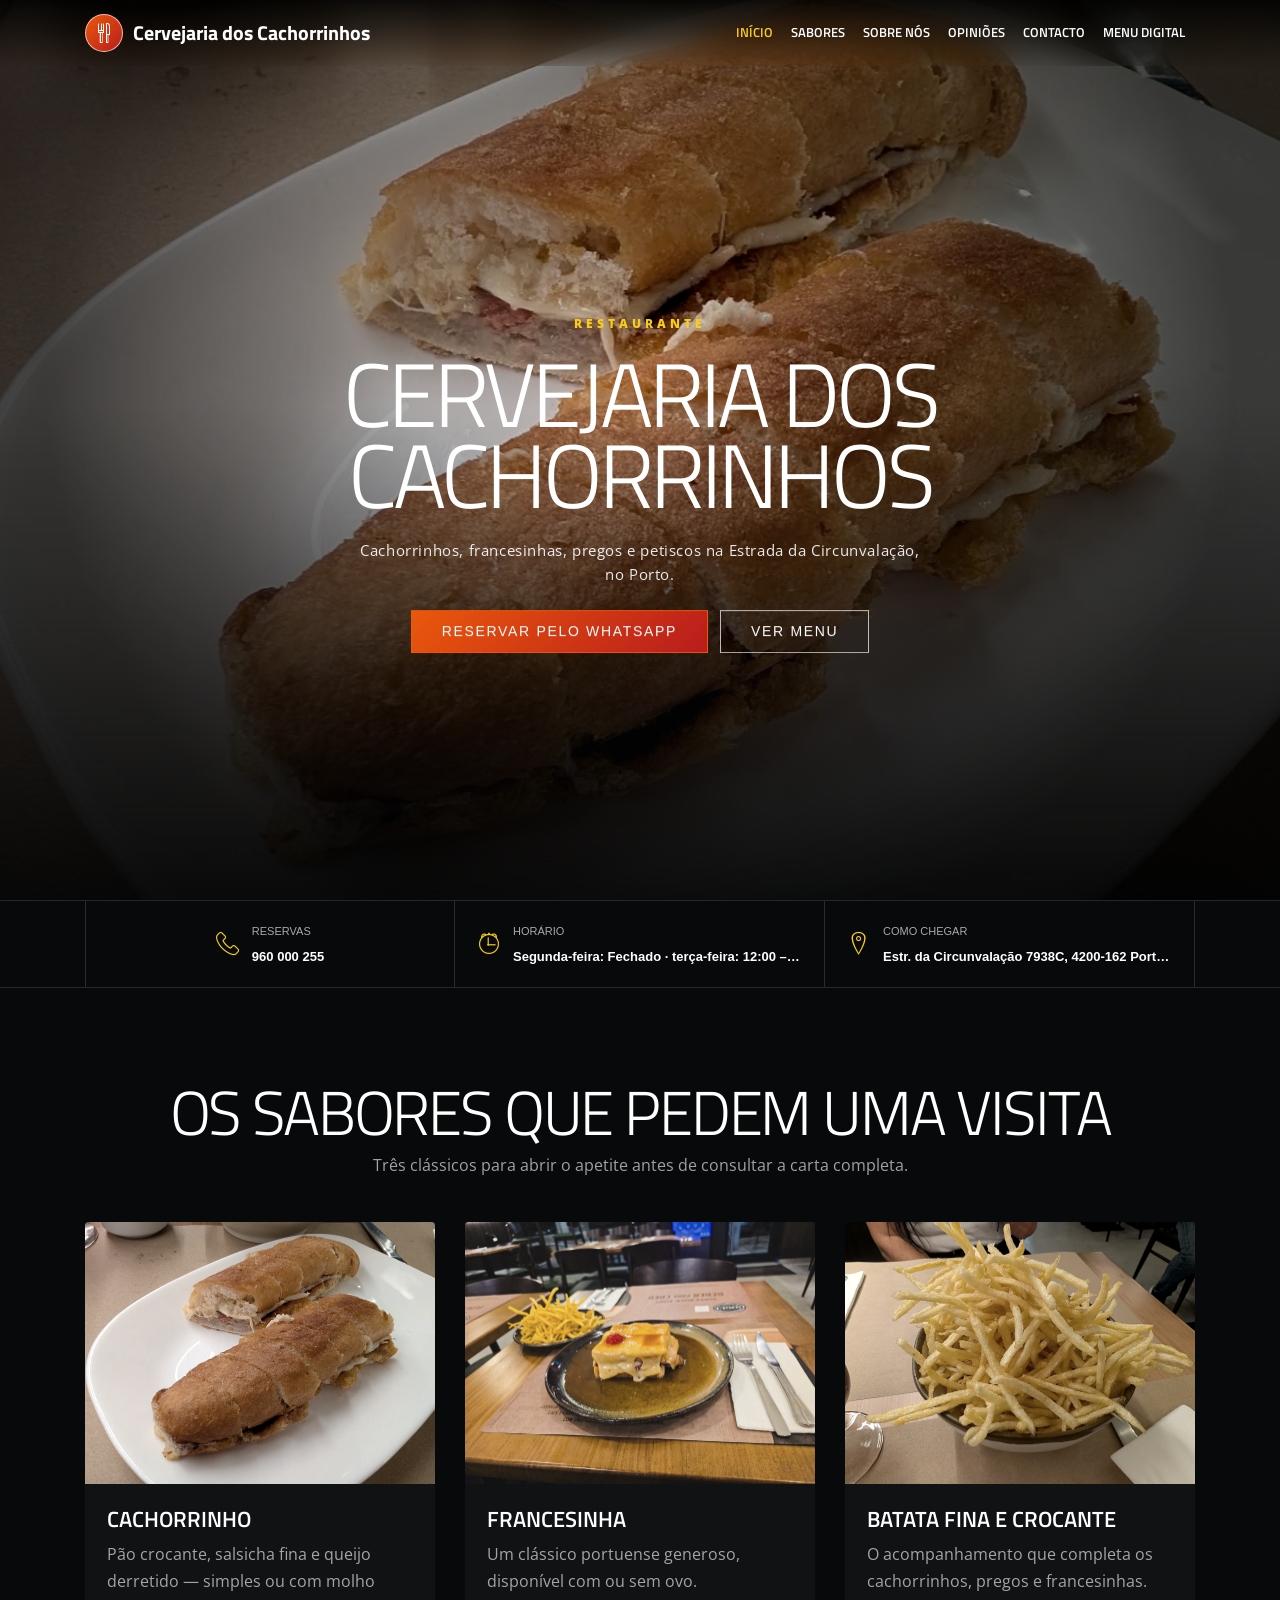
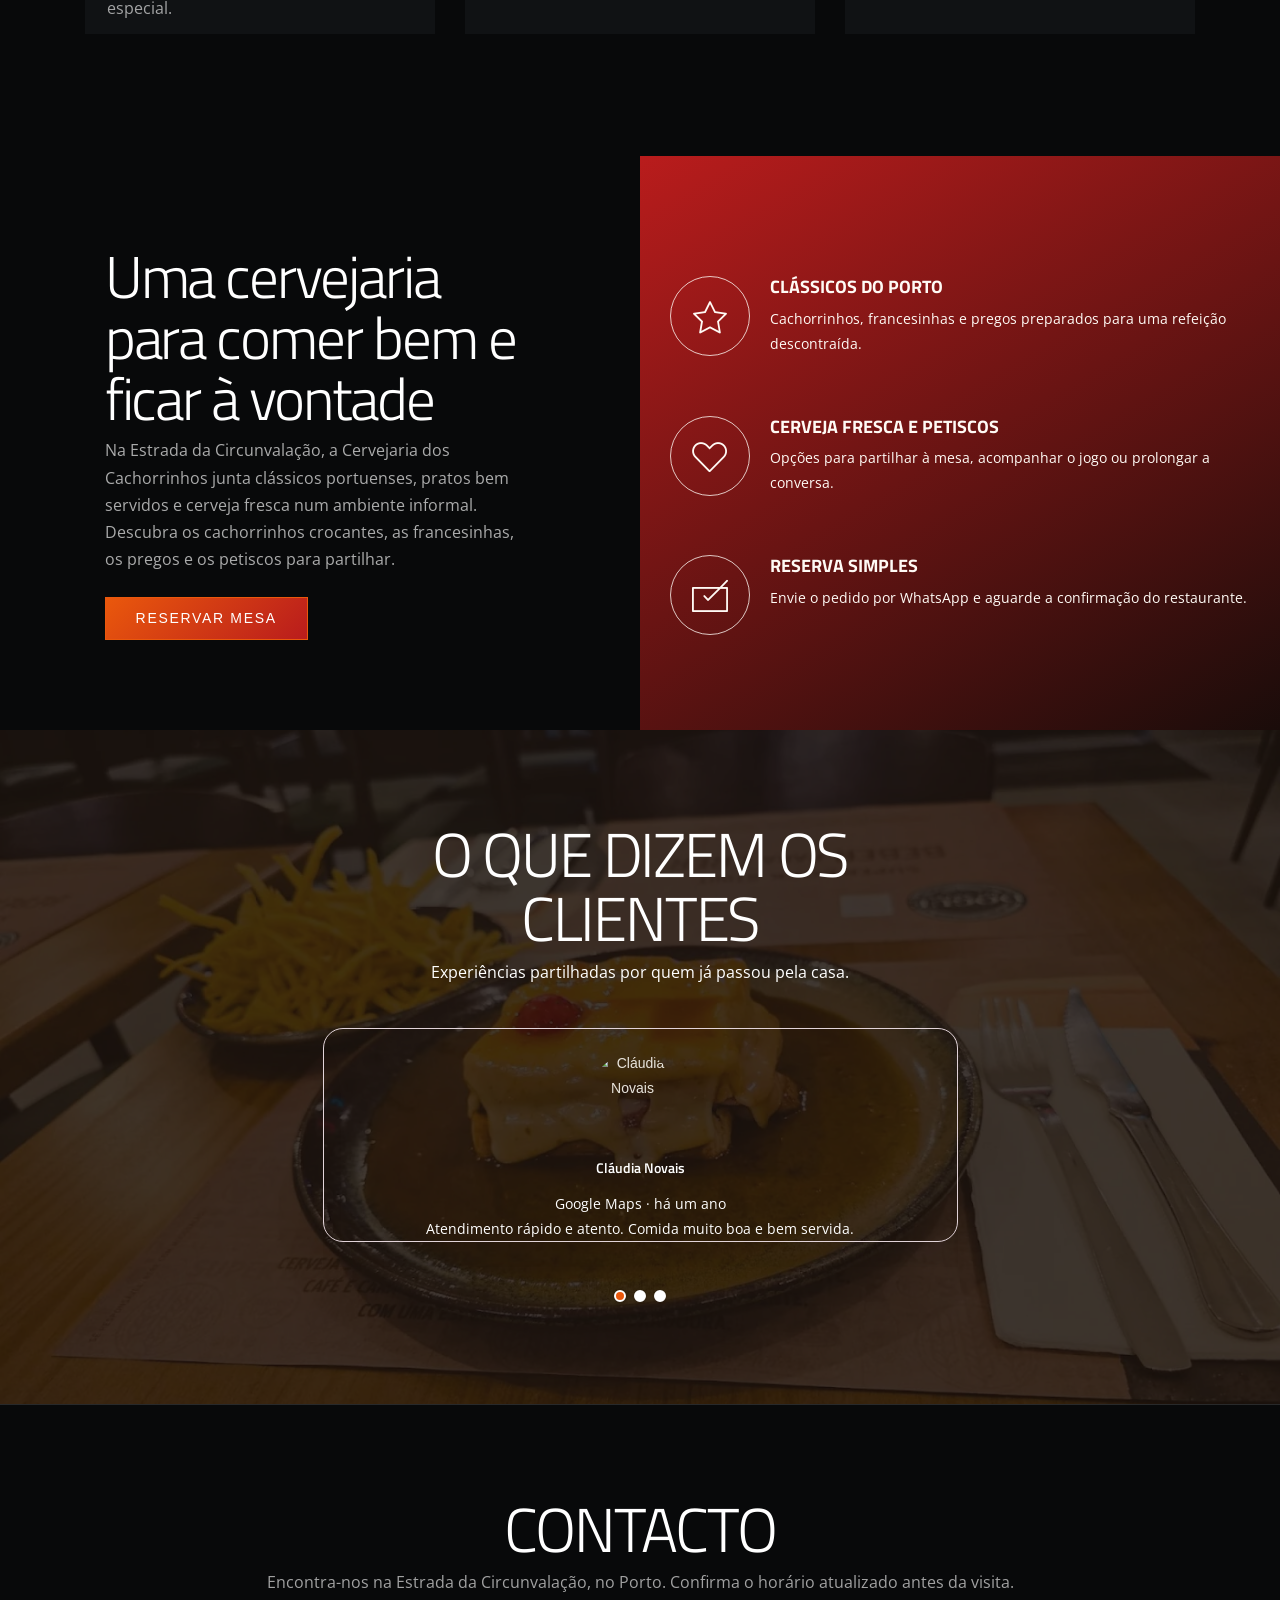
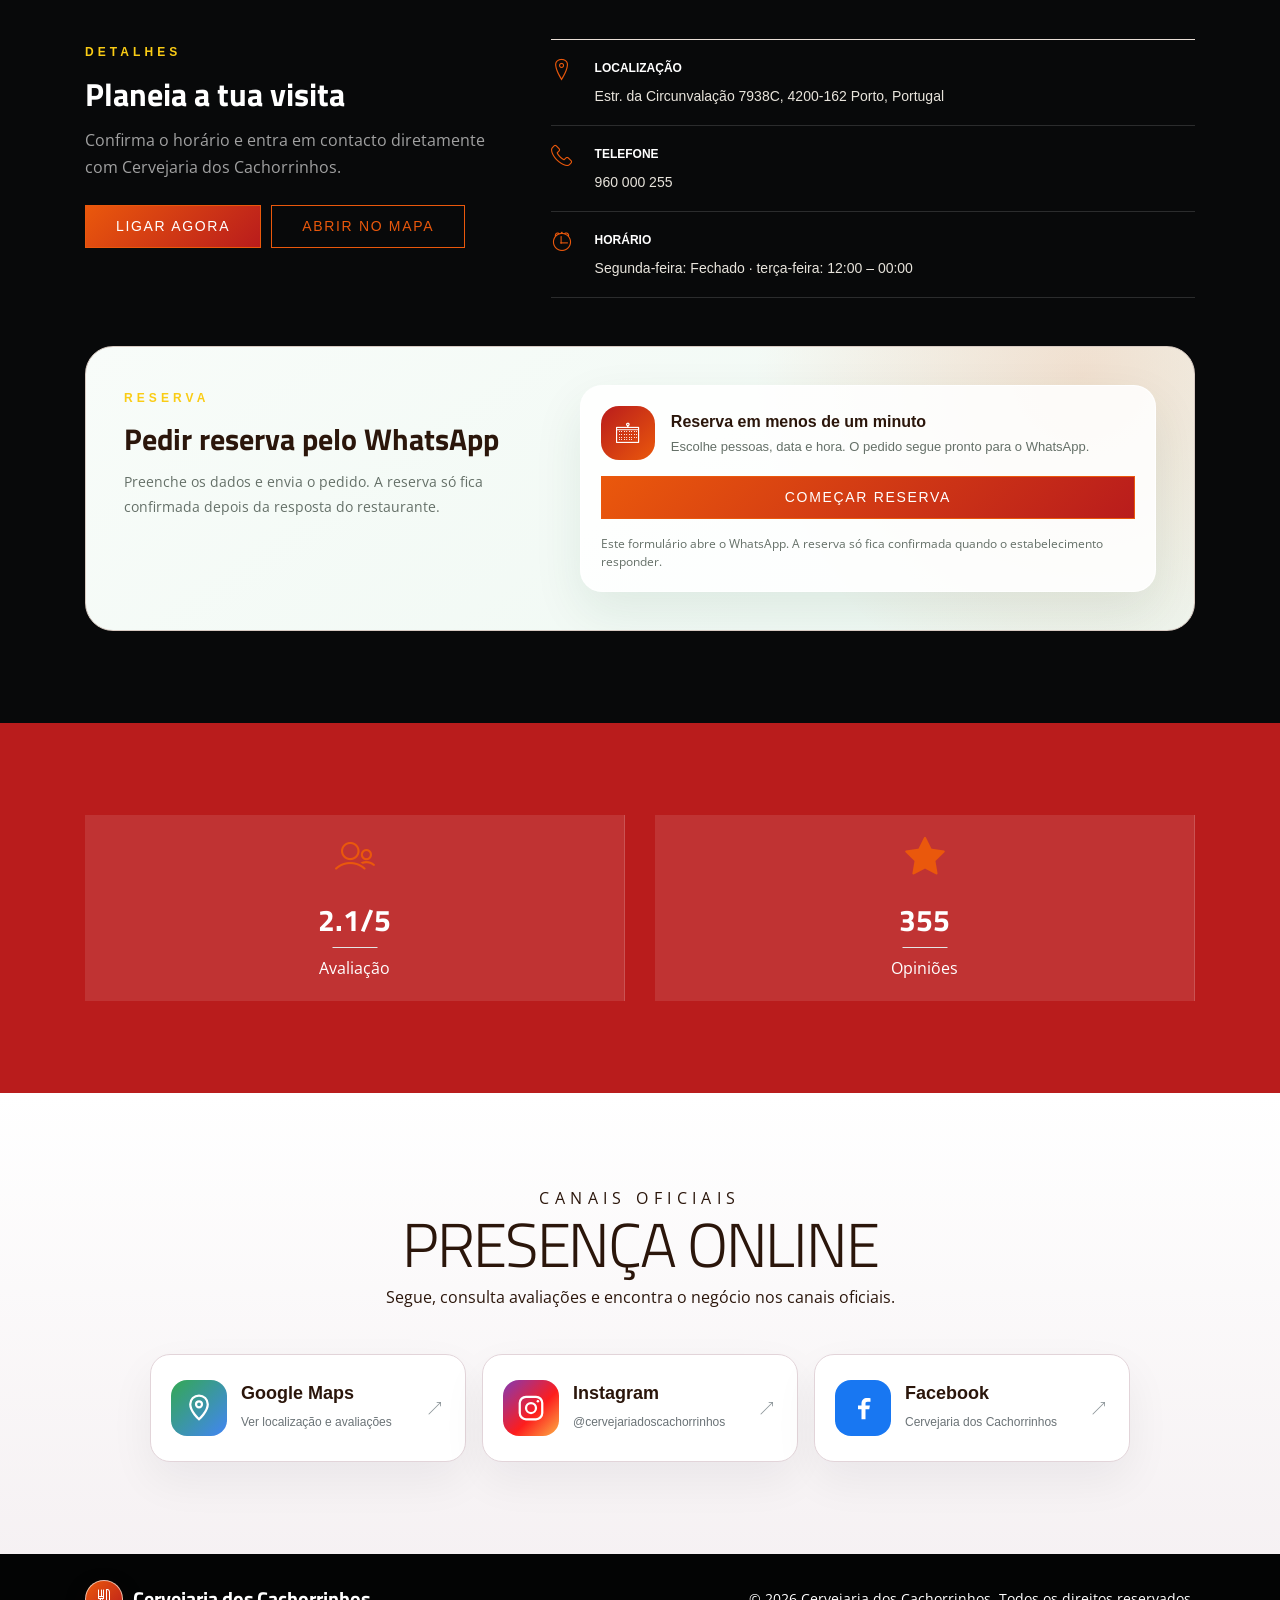
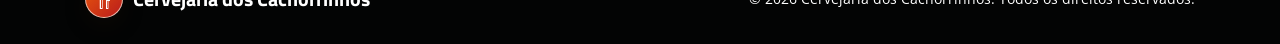
==== commit 25fbd008: "Publicar Cervejaria Dos Cachorrinhos" ====
--- a/index.html
+++ b/index.html
@@ -11,7 +11,7 @@
     <meta name="twitter:card" content="summary_large_image">
     <meta name="twitter:title" content="Cervejaria dos Cachorrinhos | Petiscos no Porto">
     <meta name="twitter:description" content="Cachorrinhos, francesinhas, pregos e petiscos na Estrada da Circunvalação. Consulte o menu e reserve pelo WhatsApp.">
-    <meta name="site-content-hash" content="0768f2bb48ffe395088613266af269487f312450bca2ae7a49242250339a3e0e">
+    <meta name="site-content-hash" content="714f310a38ba6285e719744575736e857a53d06f2b327b2df725b0e9e1ebfc7d">
     <meta property="og:image" content="https://cervejariadoscachorrinhos.pt/assets/generated/og-cervejaria-dos-cachorrinhos.png">
     <meta name="twitter:image" content="https://cervejariadoscachorrinhos.pt/assets/generated/og-cervejaria-dos-cachorrinhos.png">
     <meta name="theme-color" content="#2b160b">
@@ -1941,7 +1941,7 @@
                   <h1 class="head-title">Cervejaria dos Cachorrinhos</h1>
                   <p class="hero-subtitle">Cachorrinhos, francesinhas, pregos e petiscos na Estrada da Circunvalação, no Porto.</p>
                   <div class="header-button">
-                    <a href="tel:960000255" class="btn btn-common">Reservar pelo WhatsApp</a>
+                    <a href="#contact" class="btn btn-common">Reservar pelo WhatsApp</a>
                     <a href="menu/" class="btn btn-border">Ver menu</a>
                   </div>
                 </div>
@@ -1950,7 +1950,7 @@
           </div>
         </div>
       </div>
-      <div class="restaurant-quick-info"><div class="container"><a href="tel:960000255"><i class="lni-phone-handset"></i><span><small>Contacto</small><strong>960 000 255</strong></span></a><div><i class="lni-alarm-clock"></i><span><small>Horário</small><strong>Segunda-feira: Fechado · terça-feira: 12:00 – 00:00</strong></span></div><a href="https://maps.google.com/?cid=9674207424615124378&amp;g_mp=Cidnb29nbGUubWFwcy5wbGFjZXMudjEuUGxhY2VzLlNlYXJjaFRleHQQAhgEIAA" target="_blank" rel="noopener"><i class="lni-map-marker"></i><span><small>Como chegar</small><strong>Estr. da Circunvalação 7938C, 4200-162 Porto, Portugal</strong></span></a></div></div>
+      <div class="restaurant-quick-info"><div class="container"><a href="tel:960000255"><i class="lni-phone-handset"></i><span><small>Reservas</small><strong>960 000 255</strong></span></a><div><i class="lni-alarm-clock"></i><span><small>Horário</small><strong>Segunda-feira: Fechado · terça-feira: 12:00 – 00:00</strong></span></div><a href="https://maps.google.com/?cid=9674207424615124378&amp;g_mp=Cidnb29nbGUubWFwcy5wbGFjZXMudjEuUGxhY2VzLlNlYXJjaFRleHQQAhgEIAA" target="_blank" rel="noopener"><i class="lni-map-marker"></i><span><small>Como chegar</small><strong>Estr. da Circunvalação 7938C, 4200-162 Porto, Portugal</strong></span></a></div></div>
     </header>
 
     <main id="main-content">
@@ -2114,6 +2114,76 @@
           <div class="restaurant-contact-list"><a class="restaurant-contact-item" href="https://maps.google.com/?cid=9674207424615124378&amp;g_mp=Cidnb29nbGUubWFwcy5wbGFjZXMudjEuUGxhY2VzLlNlYXJjaFRleHQQAhgEIAA" target="_blank" rel="noopener"><i class="lni-map-marker"></i><span><strong>Localização</strong>Estr. da Circunvalação 7938C, 4200-162 Porto, Portugal</span></a><a class="restaurant-contact-item" href="tel:960000255"><i class="lni-phone-handset"></i><span><strong>Telefone</strong>960 000 255</span></a><div class="restaurant-contact-item"><i class="lni-alarm-clock"></i><span><strong>Horário</strong>Segunda-feira: Fechado · terça-feira: 12:00 – 00:00</span></div></div>
         </div>
         
+        <div class="whatsapp-reservation-card wow fadeInUp">
+          <div class="whatsapp-reservation-heading">
+            <span class="section-kicker">Reserva</span>
+            <h3>Pedir reserva pelo WhatsApp</h3>
+            <p>Preenche os dados e envia o pedido. A reserva só fica confirmada depois da resposta do restaurante.</p>
+          </div>
+          <div class="whatsapp-reservation-launch">
+            <span class="reservation-launch-icon" aria-hidden="true"><i class="lni-calendar"></i></span>
+            <div><strong>Reserva em menos de um minuto</strong><small>Escolhe pessoas, data e hora. O pedido segue pronto para o WhatsApp.</small></div>
+            <button class="btn btn-common whatsapp-reservation-open" type="button" data-reservation-open aria-haspopup="dialog"><i class="lni-whatsapp" aria-hidden="true"></i>Começar reserva</button>
+            <p class="reservation-disclaimer">Este formulário abre o WhatsApp. A reserva só fica confirmada quando o estabelecimento responder.</p>
+          </div>
+        </div>
+        <dialog class="reservation-dialog" data-reservation-dialog aria-labelledby="reservation-dialog-title">
+          <form class="whatsapp-reservation-form" data-whatsapp-reservation data-whatsapp-number="351960000255" data-business-name="Cervejaria dos Cachorrinhos" data-message-intro="Olá! Gostaria de pedir uma reserva.">
+            <div class="reservation-dialog-topbar">
+              <div>
+                <span class="reservation-dialog-kicker">Pedido de reserva</span>
+                <h3 id="reservation-dialog-title">Vamos preparar a tua mesa</h3>
+              </div>
+              <button class="reservation-dialog-close" type="button" data-reservation-close aria-label="Fechar pedido de reserva">&times;</button>
+            </div>
+            <div class="reservation-progress" aria-label="Progresso da reserva">
+              <span class="is-active" data-reservation-progress="0"><b>1</b><small>Pessoas</small></span>
+              <i aria-hidden="true"></i>
+              <span data-reservation-progress="1"><b>2</b><small>Quando</small></span>
+              <i aria-hidden="true"></i>
+              <span data-reservation-progress="2"><b>3</b><small>Nome</small></span>
+            </div>
+            <p class="sr-only" aria-live="polite" data-reservation-announcement></p>
+            <input type="hidden" name="people" required>
+            <section class="reservation-step is-active" data-reservation-step="0" aria-labelledby="reservation-step-people">
+              <div class="reservation-step-copy">
+                <span class="reservation-step-icon" aria-hidden="true"><i class="lni-users"></i></span>
+                <div><span>Primeiro passo</span><h4 id="reservation-step-people">Para quantas pessoas?</h4><p>Escolhe o tamanho do grupo.</p></div>
+              </div>
+              <div class="reservation-people-grid" role="group" aria-label="Número de pessoas">
+                <button type="button" data-reservation-people="1" aria-pressed="false"><strong>1</strong><small>pessoa</small></button><button type="button" data-reservation-people="2" aria-pressed="false"><strong>2</strong><small>pessoas</small></button><button type="button" data-reservation-people="3" aria-pressed="false"><strong>3</strong><small>pessoas</small></button><button type="button" data-reservation-people="4" aria-pressed="false"><strong>4</strong><small>pessoas</small></button><button type="button" data-reservation-people="5" aria-pressed="false"><strong>5</strong><small>pessoas</small></button><button type="button" data-reservation-people="6" aria-pressed="false"><strong>6</strong><small>pessoas</small></button><button type="button" data-reservation-people="7" aria-pressed="false"><strong>7</strong><small>pessoas</small></button><button type="button" data-reservation-people="8" aria-pressed="false"><strong>8</strong><small>pessoas</small></button>
+                <button type="button" data-reservation-custom-people aria-expanded="false"><strong>9+</strong><small>grupo</small></button>
+              </div>
+              <label class="reservation-custom-people" hidden><span>Indica quantas pessoas</span><input type="number" min="9" max="50" inputmode="numeric" data-reservation-custom-people-input></label>
+              <div class="reservation-step-actions reservation-step-actions-end"><button class="btn btn-common" type="button" data-reservation-next disabled>Continuar <i class="lni-arrow-right" aria-hidden="true"></i></button></div>
+            </section>
+            <section class="reservation-step" data-reservation-step="1" aria-labelledby="reservation-step-time" hidden>
+              <div class="reservation-step-copy">
+                <span class="reservation-step-icon" aria-hidden="true"><i class="lni-calendar"></i></span>
+                <div><span>Escolhe o momento</span><h4 id="reservation-step-time">Quando queres reservar?</h4><p>A data e a hora ficam sujeitas a confirmação.</p></div>
+              </div>
+              <div class="reservation-datetime-grid">
+                <label><span>Data</span><span class="reservation-input-shell"><i class="lni-calendar" aria-hidden="true"></i><input type="date" name="date" required></span></label>
+                <label><span>Hora</span><span class="reservation-input-shell"><i class="lni-alarm-clock" aria-hidden="true"></i><input type="time" name="time" required step="900"></span></label>
+              </div>
+              <div class="reservation-step-actions"><button class="btn btn-border" type="button" data-reservation-back><i class="lni-arrow-left" aria-hidden="true"></i> Voltar</button><button class="btn btn-common" type="button" data-reservation-next>Continuar <i class="lni-arrow-right" aria-hidden="true"></i></button></div>
+            </section>
+            <section class="reservation-step" data-reservation-step="2" aria-labelledby="reservation-step-name" hidden>
+              <div class="reservation-step-copy">
+                <span class="reservation-step-icon" aria-hidden="true"><i class="lni-user"></i></span>
+                <div><span>Último passo</span><h4 id="reservation-step-name">Em nome de quem?</h4><p>Confirma os detalhes antes de abrir o WhatsApp.</p></div>
+              </div>
+              <div class="reservation-final-fields">
+                <label><span>Nome da reserva</span><input type="text" name="name" autocomplete="name" required maxlength="80" placeholder="O teu nome"></label>
+                <label><span>Telefone <small>(opcional)</small></span><input type="tel" name="phone" autocomplete="tel" maxlength="24" placeholder="+351 900 000 000"></label>
+                <label class="reservation-notes"><span>Observações <small>(opcional)</small></span><textarea name="notes" rows="2" maxlength="300" placeholder="Cadeira de bebé, alergias ou outro pedido"></textarea></label>
+              </div>
+              <div class="reservation-summary" data-reservation-summary aria-live="polite"></div>
+              <div class="reservation-step-actions"><button class="btn btn-border" type="button" data-reservation-back><i class="lni-arrow-left" aria-hidden="true"></i> Voltar</button><button class="btn btn-common whatsapp-reservation-submit" type="submit"><i class="lni-whatsapp" aria-hidden="true"></i>Enviar pelo WhatsApp</button></div>
+              <p class="reservation-disclaimer">Ao confirmar, abrimos o WhatsApp com o pedido preenchido. A reserva só fica confirmada após resposta do estabelecimento.</p>
+            </section>
+          </form>
+        </dialog>
       </div>
     </section>
     <section id="counter" class="restaurant-stats section-padding">
@@ -2157,7 +2227,7 @@
     </section>
     </main>
 
-    <nav class="mobile-action-bar" aria-label="Ações rápidas"><a href="tel:960000255"><i class="lni-phone-handset"></i><span>Ligar</span></a><a href="menu/"><i class="lni-dinner"></i><span>Menu</span></a><a href="https://maps.google.com/?cid=9674207424615124378&amp;g_mp=Cidnb29nbGUubWFwcy5wbGFjZXMudjEuUGxhY2VzLlNlYXJjaFRleHQQAhgEIAA" target="_blank" rel="noopener"><i class="lni-map-marker"></i><span>Direções</span></a></nav>
+    <nav class="mobile-action-bar" aria-label="Ações rápidas"><a href="tel:960000255"><i class="lni-phone-handset"></i><span>Ligar</span></a><a href="https://wa.me/351960000255" target="_blank" rel="noopener"><i class="lni-whatsapp"></i><span>WhatsApp</span></a><a href="menu/"><i class="lni-dinner"></i><span>Menu</span></a><a href="https://maps.google.com/?cid=9674207424615124378&amp;g_mp=Cidnb29nbGUubWFwcy5wbGFjZXMudjEuUGxhY2VzLlNlYXJjaFRleHQQAhgEIAA" target="_blank" rel="noopener"><i class="lni-map-marker"></i><span>Direções</span></a></nav>
 
     <div class="copyright">
       <div class="container">
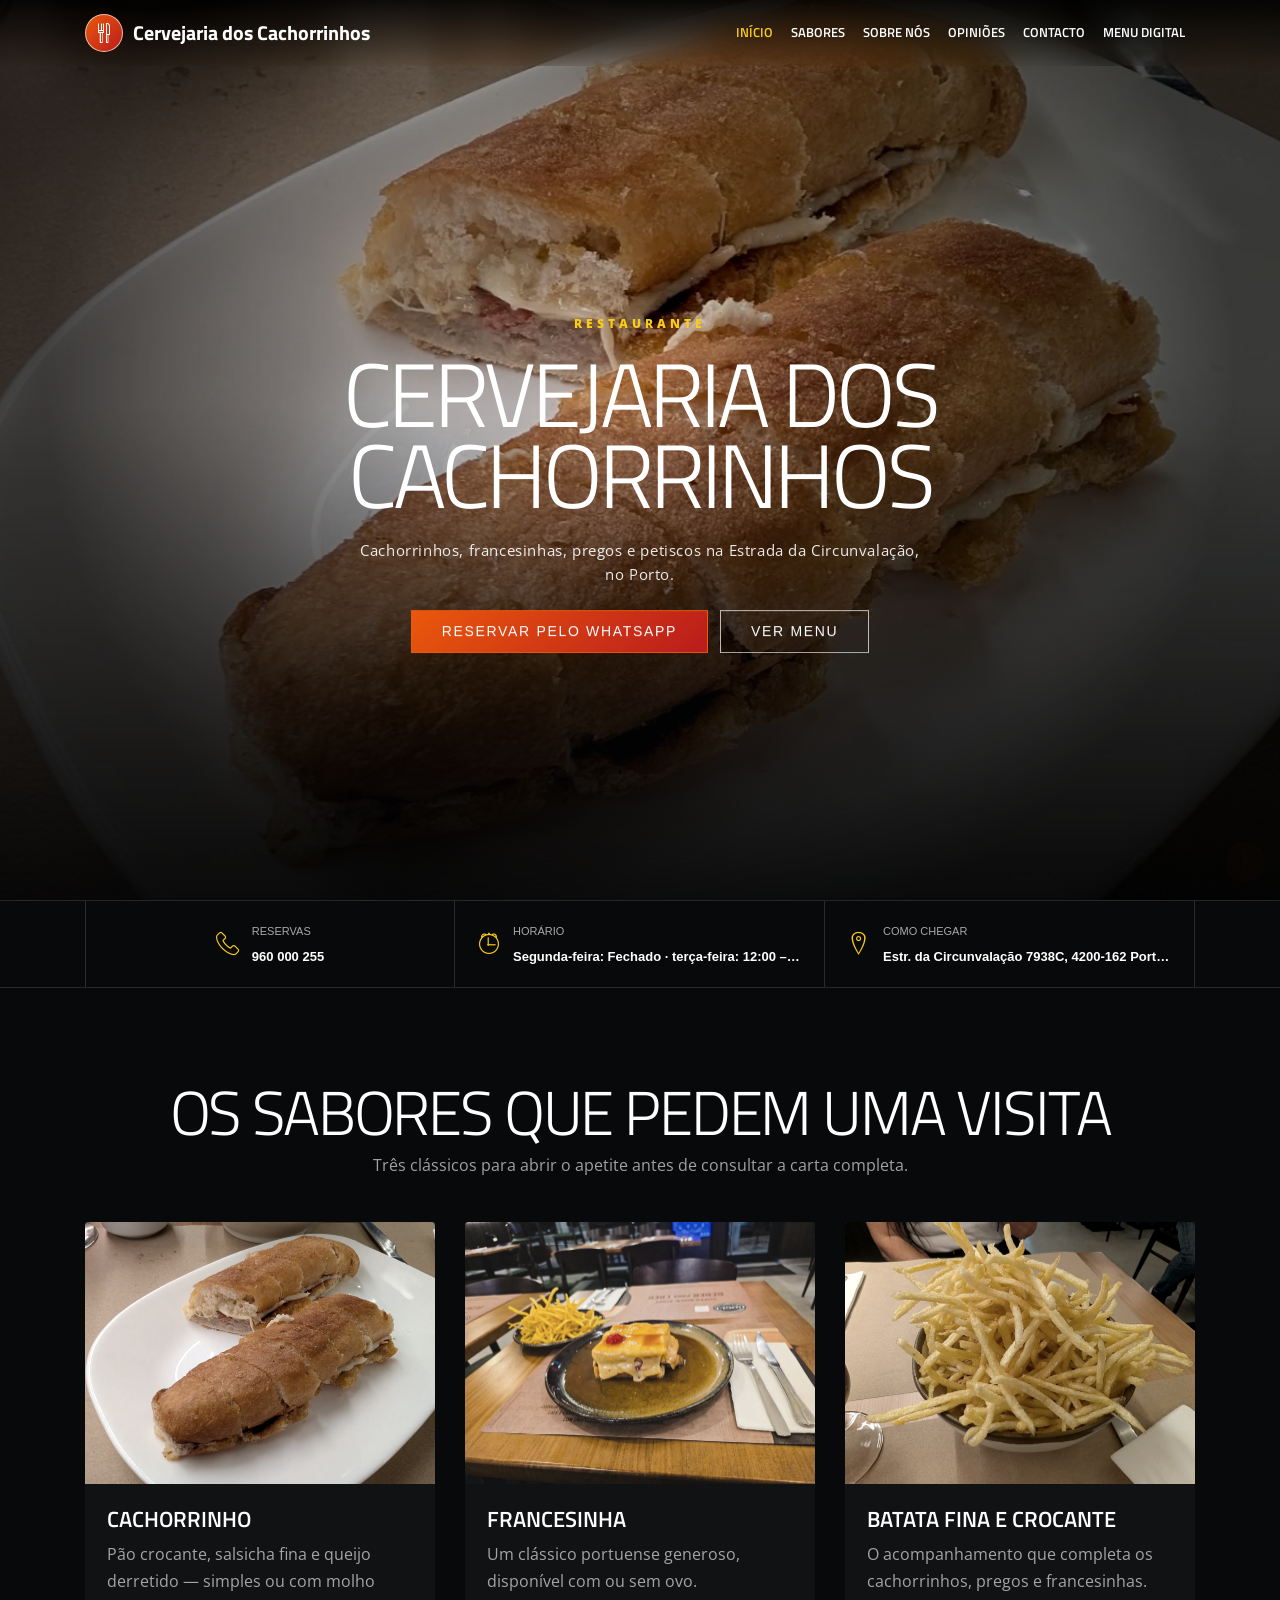
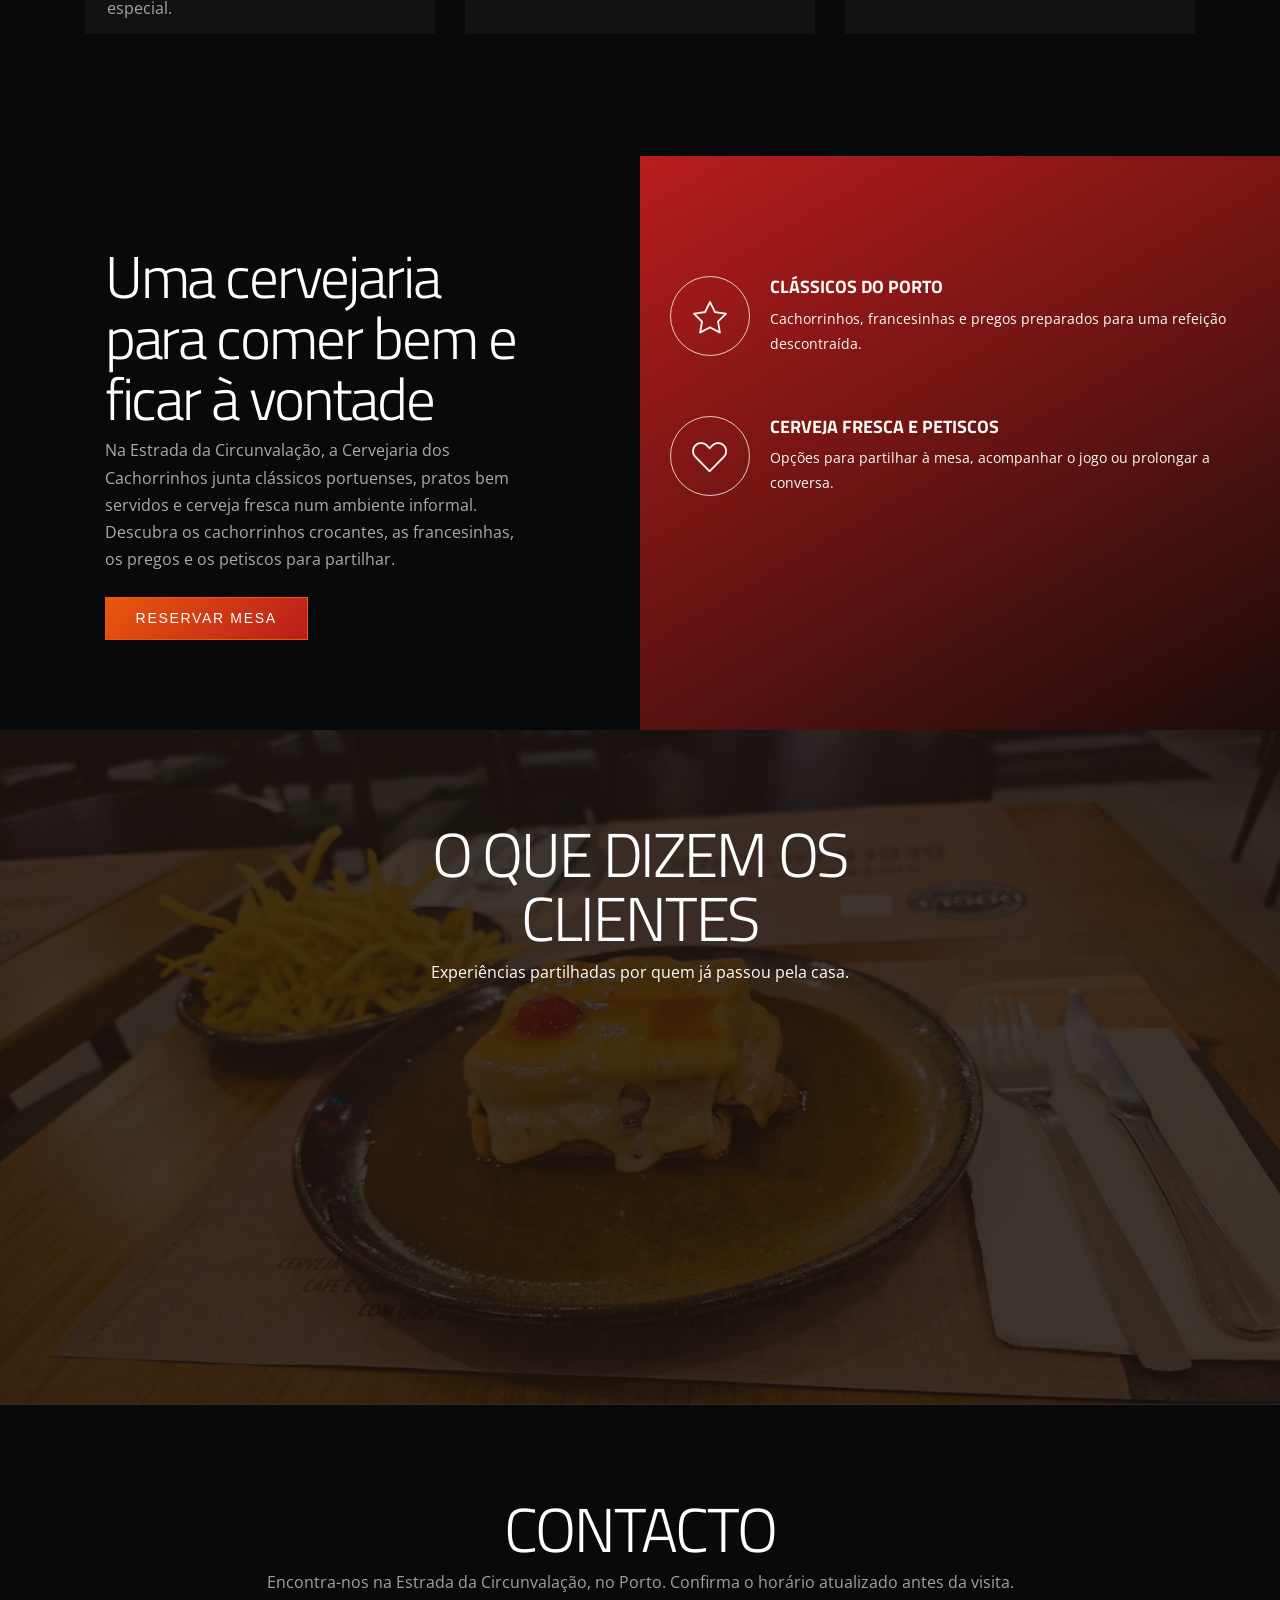
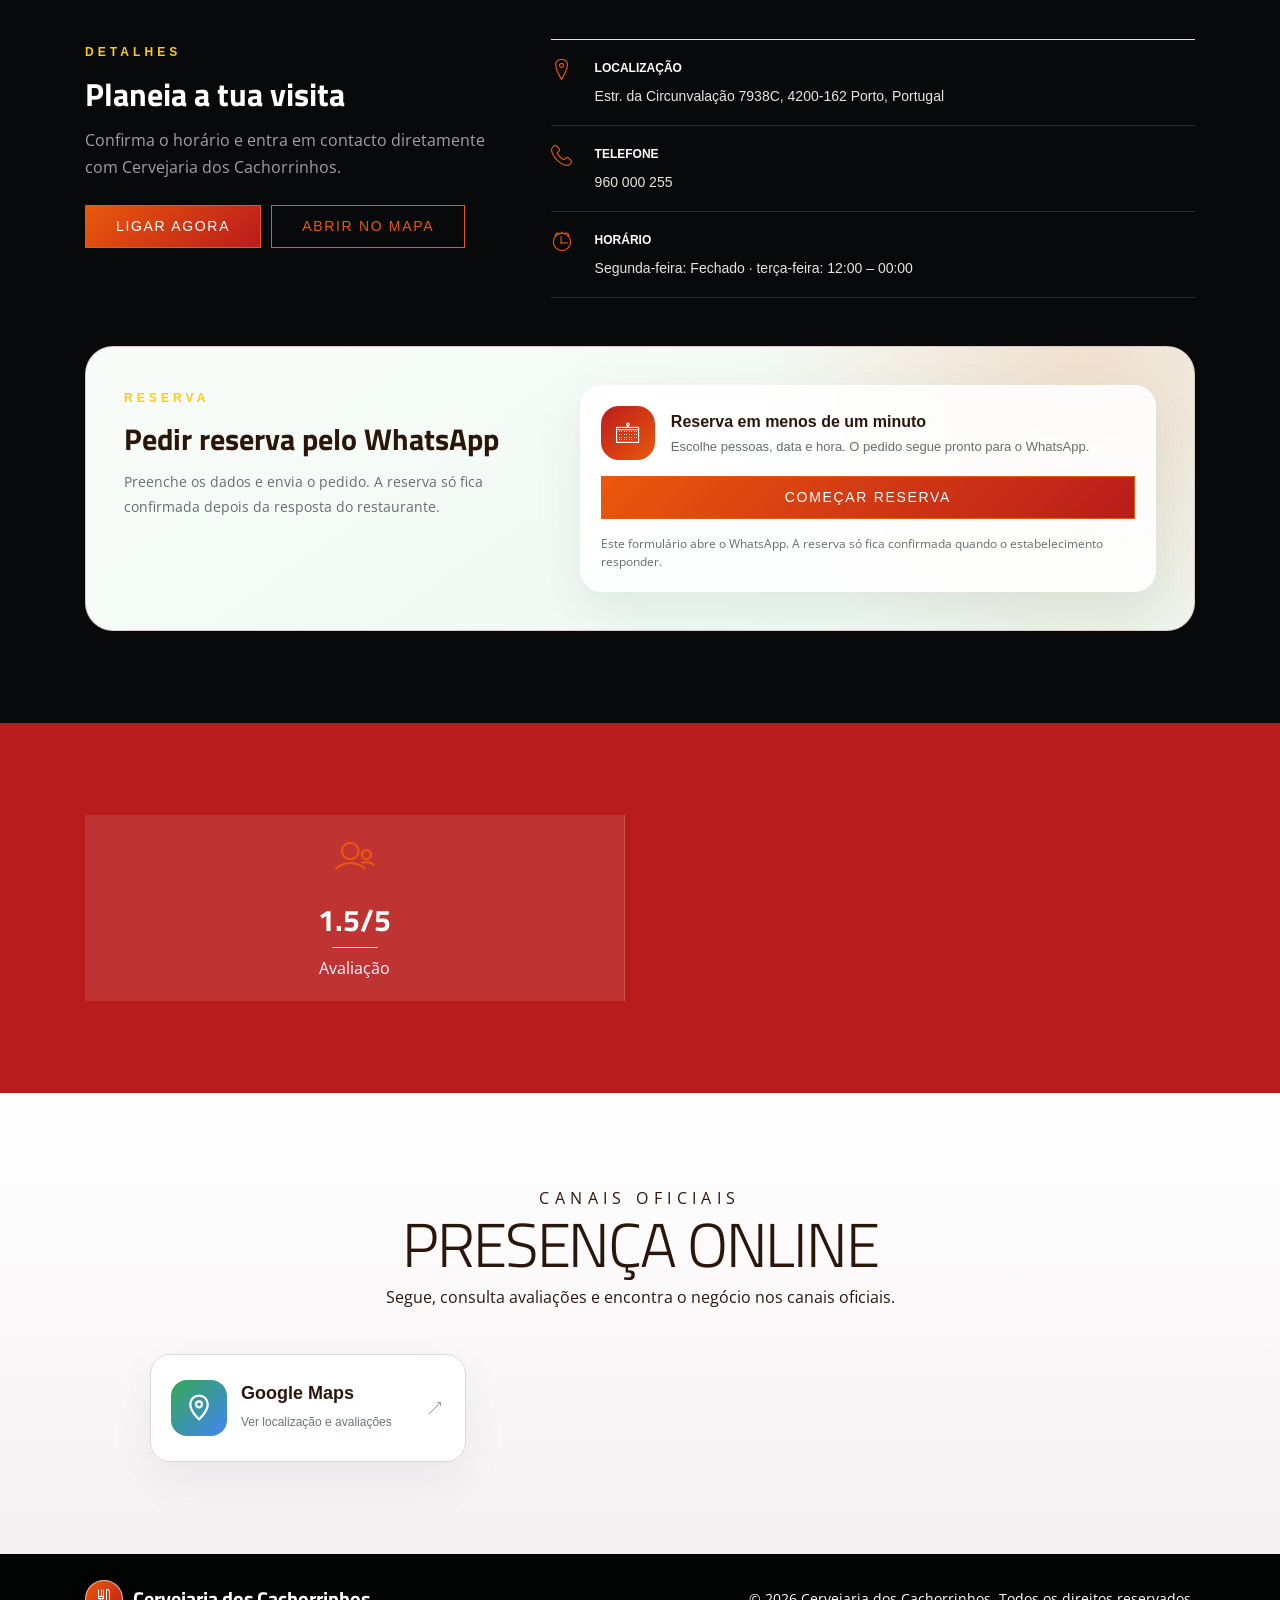
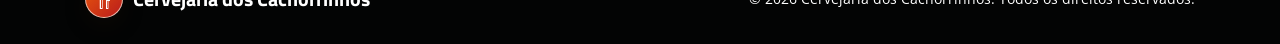
==== commit c1acaa23: "Publicar Cervejaria Dos Cachorrinhos" ====
--- a/index.html
+++ b/index.html
@@ -11,7 +11,7 @@
     <meta name="twitter:card" content="summary_large_image">
     <meta name="twitter:title" content="Cervejaria dos Cachorrinhos | Petiscos no Porto">
     <meta name="twitter:description" content="Cachorrinhos, francesinhas, pregos e petiscos na Estrada da Circunvalação. Consulte o menu e reserve pelo WhatsApp.">
-    <meta name="site-content-hash" content="714f310a38ba6285e719744575736e857a53d06f2b327b2df725b0e9e1ebfc7d">
+    <meta name="site-content-hash" content="7dcf5539110c08a97d968506ed736b47c3523ed46bc5dc9e4a55766aa0e01c5d">
     <meta property="og:image" content="https://cervejariadoscachorrinhos.pt/assets/generated/og-cervejaria-dos-cachorrinhos.png">
     <meta name="twitter:image" content="https://cervejariadoscachorrinhos.pt/assets/generated/og-cervejaria-dos-cachorrinhos.png">
     <meta name="theme-color" content="#2b160b">
@@ -894,8 +894,7 @@
       .reservation-input-shell { align-items: center; display: flex; position: relative; }
       .reservation-input-shell > i { color: var(--site-primary); font-size: 20px; left: 16px; pointer-events: none; position: absolute; z-index: 1; }
       .reservation-input-shell input { font-size: 17px; font-weight: 700; padding-left: 48px; }
-      .reservation-final-fields { display: grid; gap: 14px; grid-template-columns: 1fr 1fr; }
-      .reservation-final-fields .reservation-notes { grid-column: 1 / -1; }
+      .reservation-final-fields { display: grid; gap: 14px; grid-template-columns: 1fr; }
       .reservation-summary {
         background: color-mix(in srgb, var(--site-primary) 7%, #fff);
         border: 1px solid color-mix(in srgb, var(--site-primary) 18%, #dce8df);
@@ -1774,7 +1773,6 @@
         .reservation-people-grid button { min-height: 70px; }
         .reservation-datetime-grid,
         .reservation-final-fields { grid-template-columns: 1fr; }
-        .reservation-final-fields .reservation-notes { grid-column: auto; }
         .reservation-step-actions { align-items: stretch; }
         .reservation-step-actions .btn { min-width: 0; padding-left: 16px; padding-right: 16px; }
         .reservation-step-actions .whatsapp-reservation-submit { flex: 1; }
@@ -2175,8 +2173,6 @@
               </div>
               <div class="reservation-final-fields">
                 <label><span>Nome da reserva</span><input type="text" name="name" autocomplete="name" required maxlength="80" placeholder="O teu nome"></label>
-                <label><span>Telefone <small>(opcional)</small></span><input type="tel" name="phone" autocomplete="tel" maxlength="24" placeholder="+351 900 000 000"></label>
-                <label class="reservation-notes"><span>Observações <small>(opcional)</small></span><textarea name="notes" rows="2" maxlength="300" placeholder="Cadeira de bebé, alergias ou outro pedido"></textarea></label>
               </div>
               <div class="reservation-summary" data-reservation-summary aria-live="polite"></div>
               <div class="reservation-step-actions"><button class="btn btn-border" type="button" data-reservation-back><i class="lni-arrow-left" aria-hidden="true"></i> Voltar</button><button class="btn btn-common whatsapp-reservation-submit" type="submit"><i class="lni-whatsapp" aria-hidden="true"></i>Enviar pelo WhatsApp</button></div>
@@ -2469,10 +2465,6 @@
               "Hora: " + data.get("time"),
               "Pessoas: " + data.get("people")
             ];
-            var phone = String(data.get("phone") || "").trim();
-            var notes = String(data.get("notes") || "").trim();
-            if (phone) lines.splice(4, 0, "Telefone: " + phone);
-            if (notes) lines.push("Observações: " + notes);
             lines.push("", "Aguardo confirmação. Obrigado!");
             var number = form.getAttribute("data-whatsapp-number");
             window.open("https://wa.me/" + number + "?text=" + encodeURIComponent(lines.join("\n")), "_blank", "noopener,noreferrer");
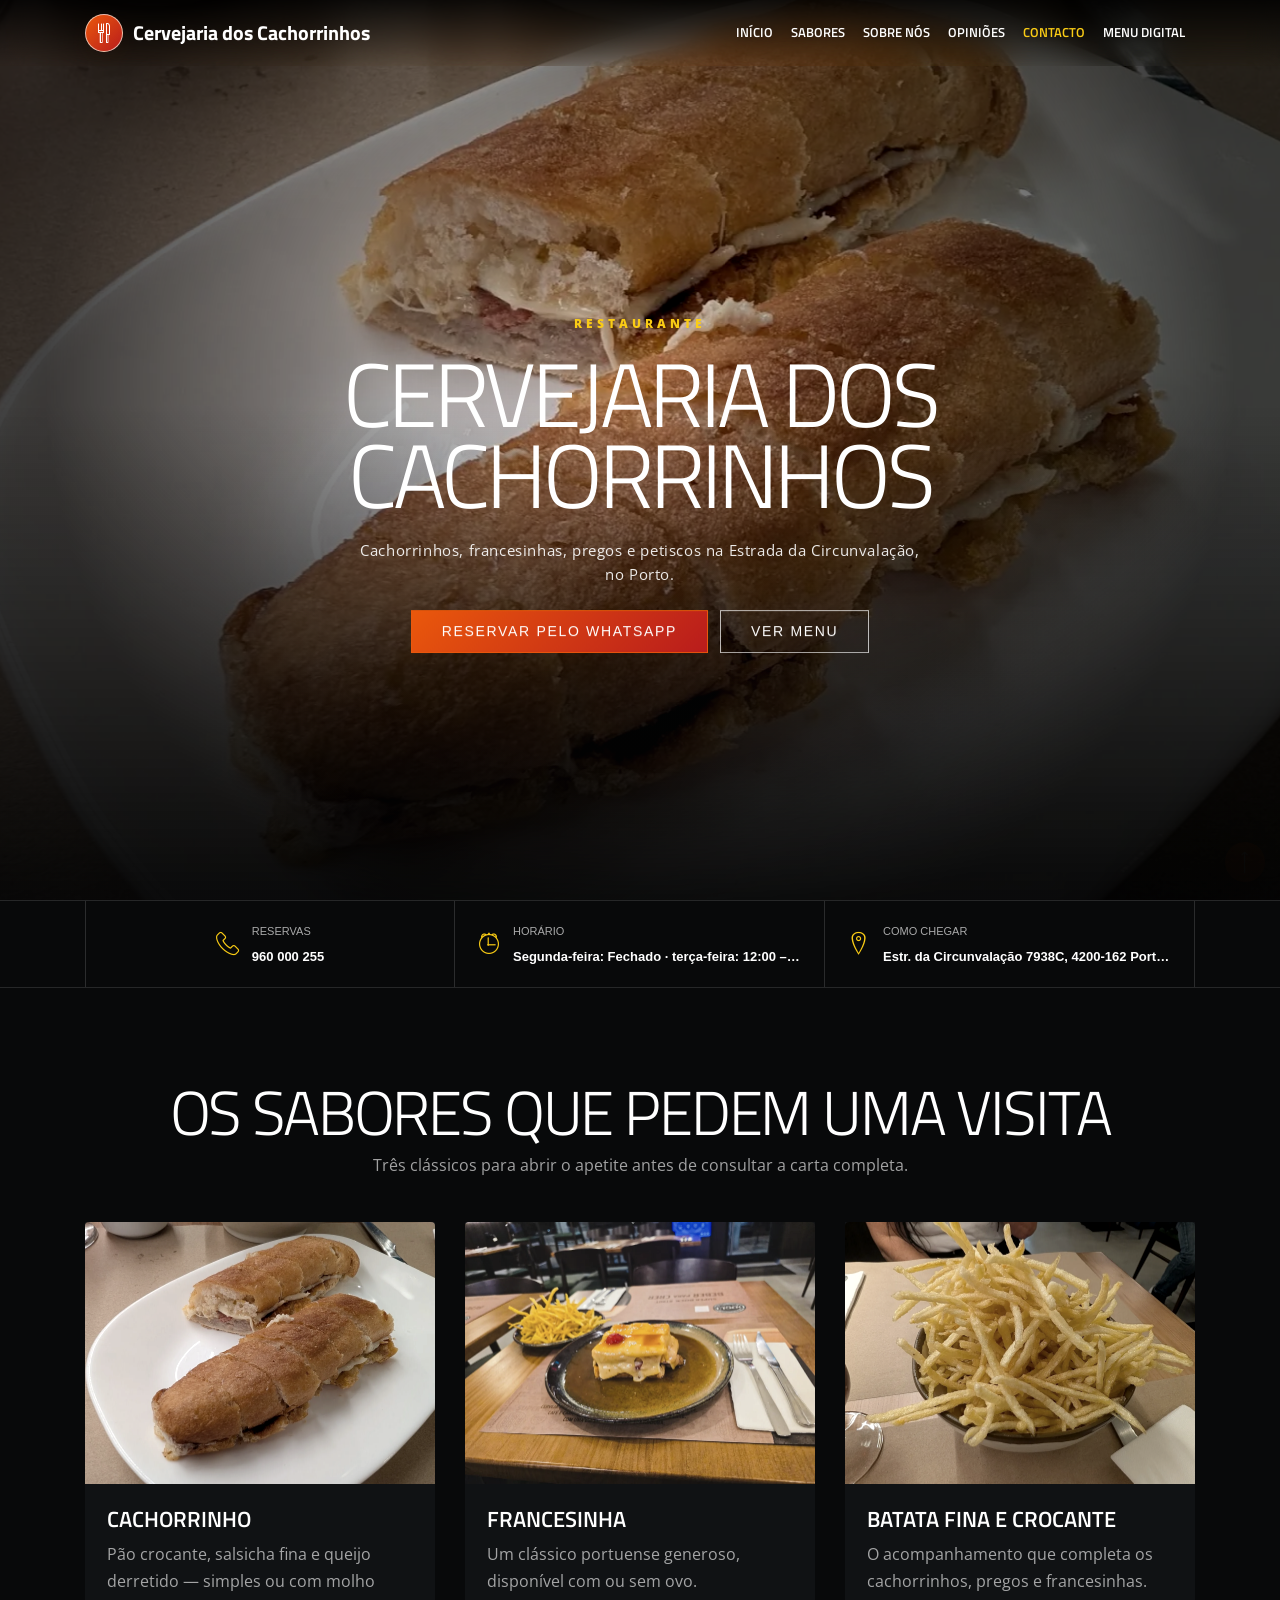
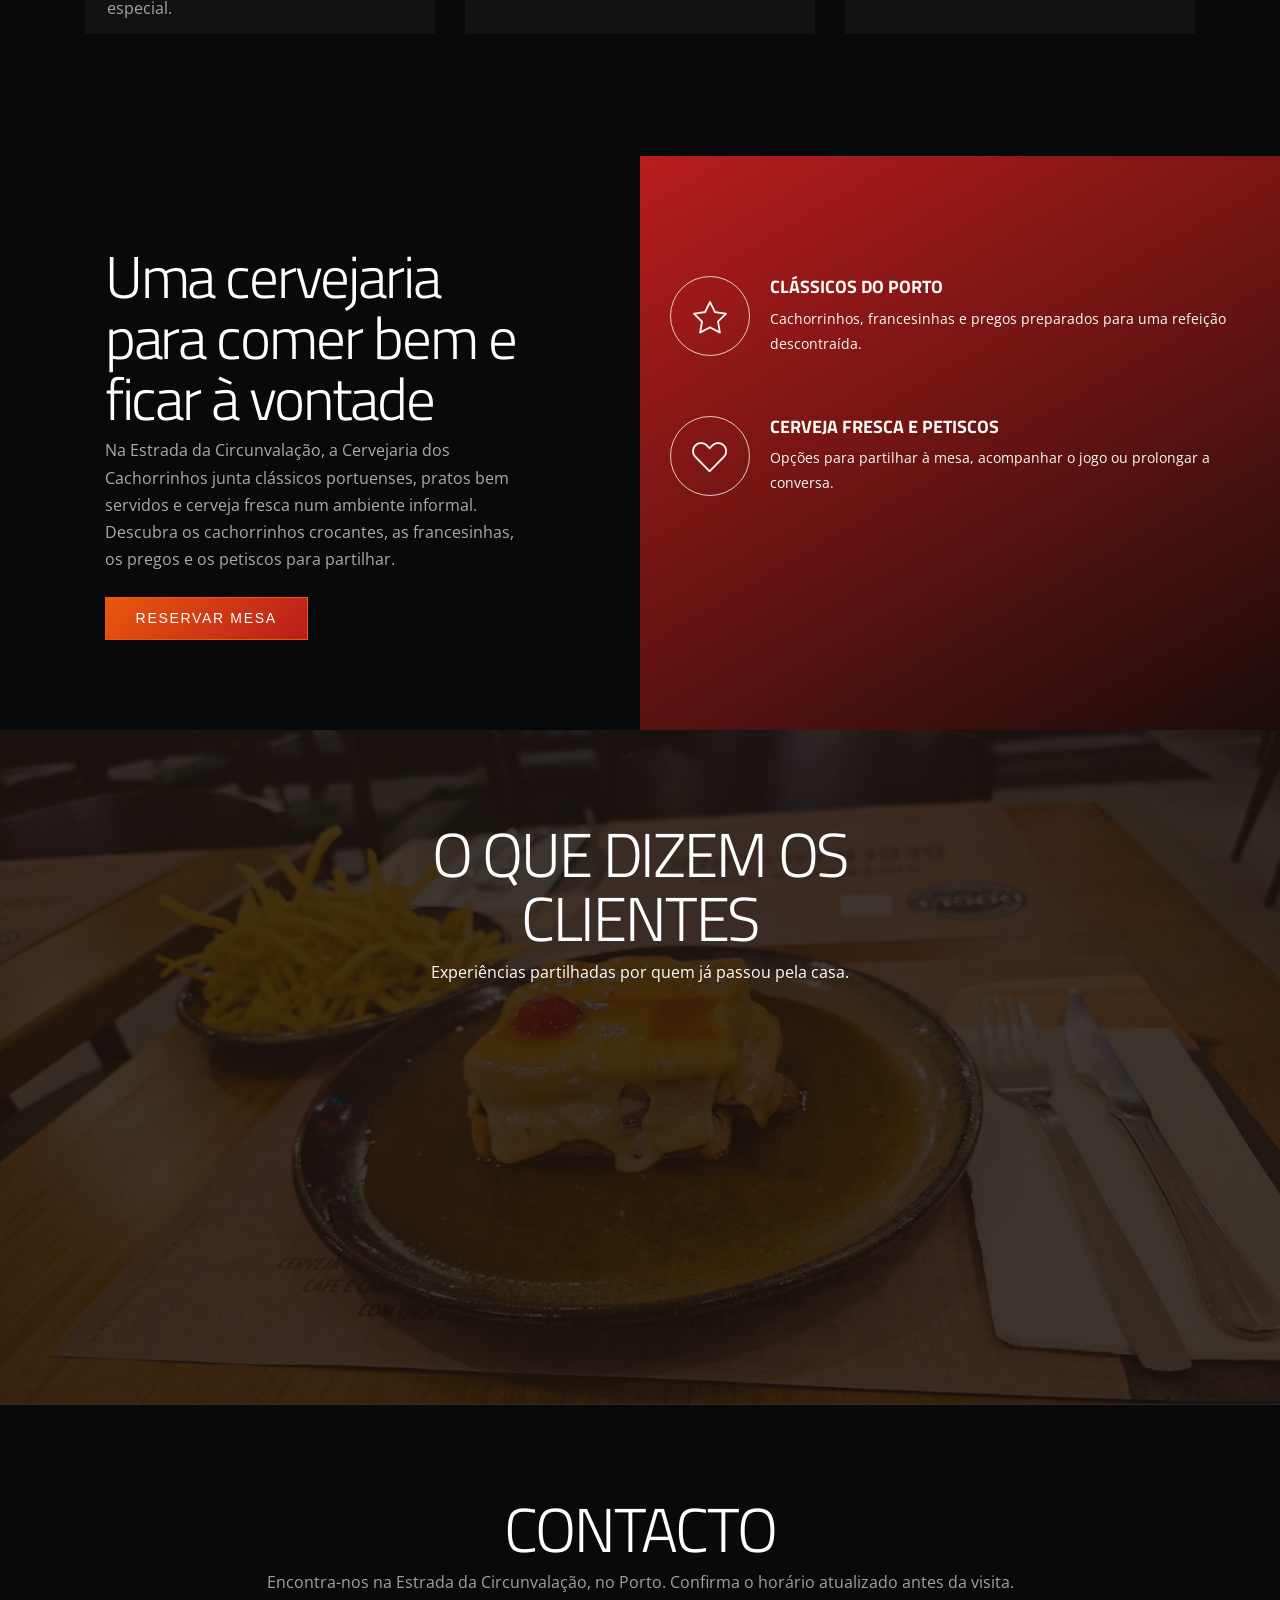
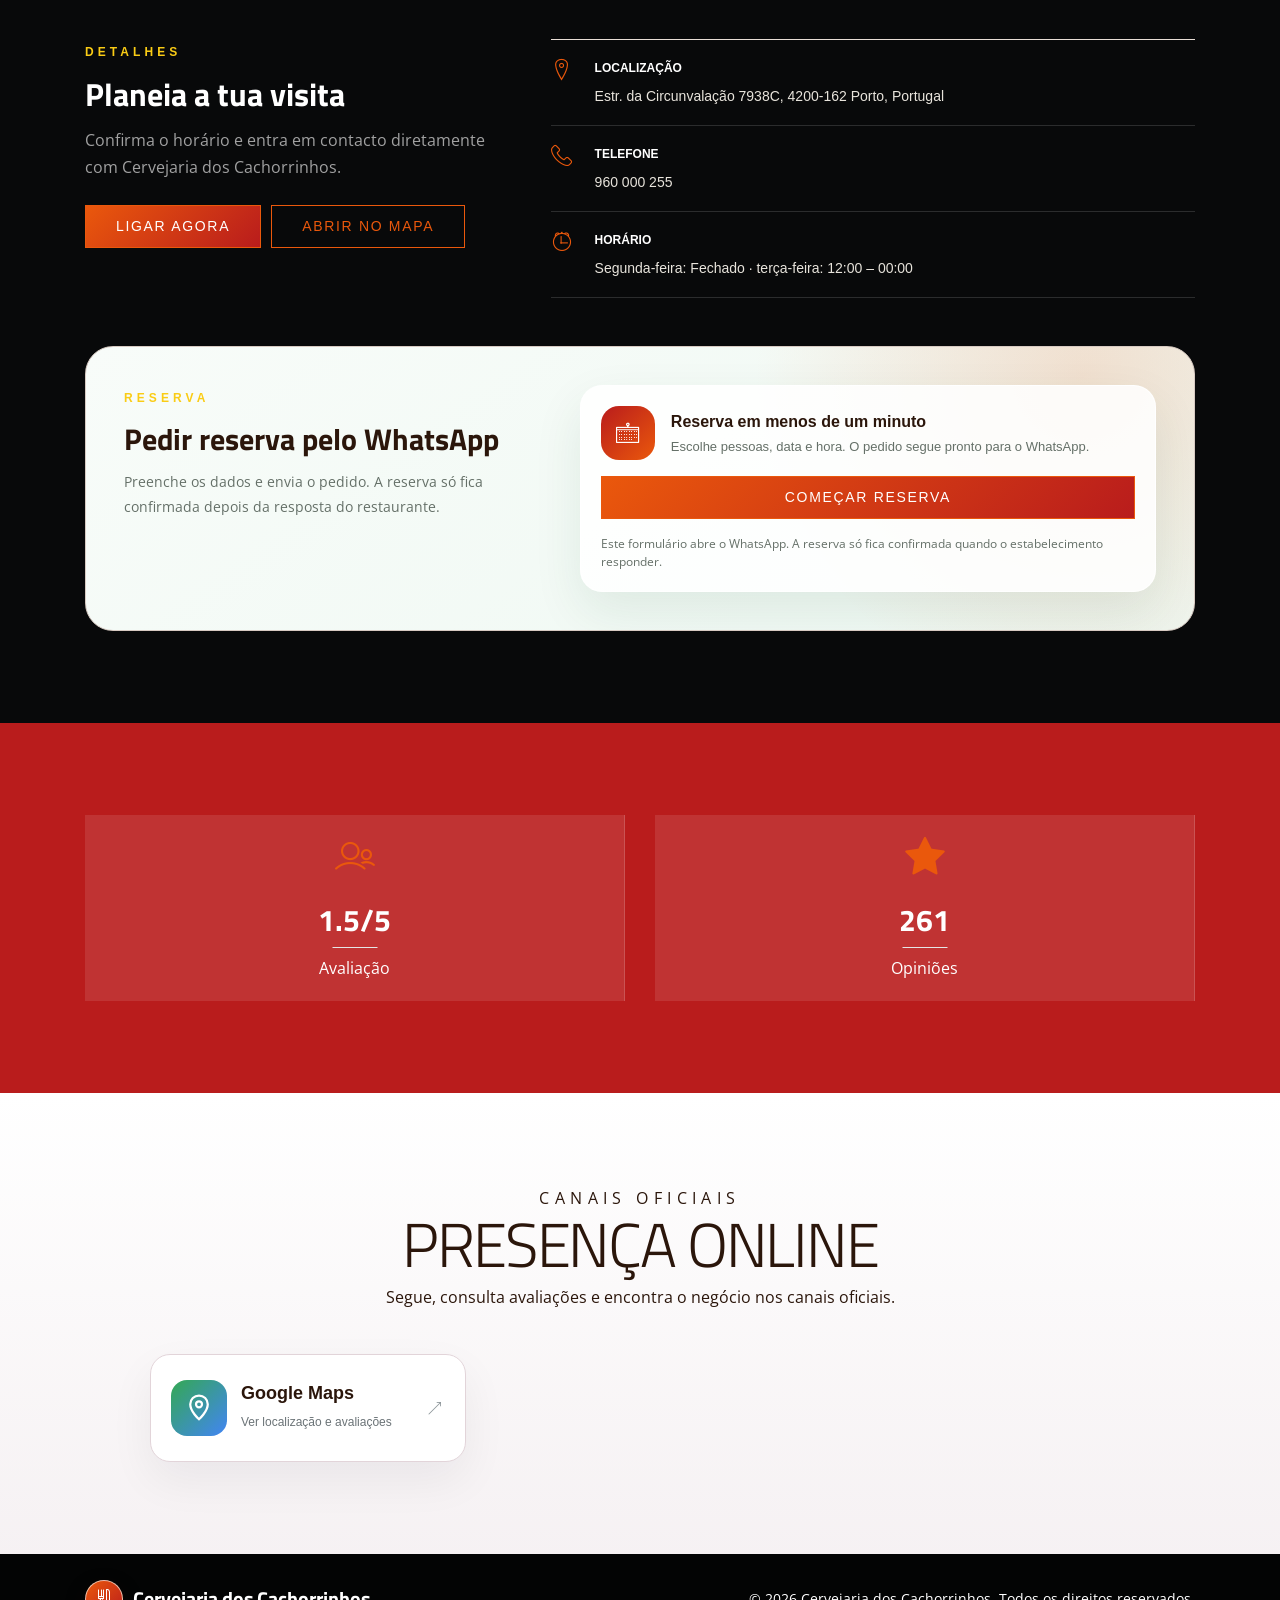
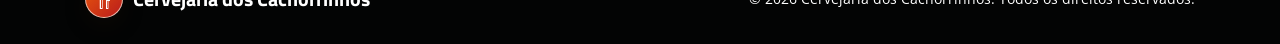
==== commit 027ee337: "Publicar Cervejaria Dos Cachorrinhos" ====
--- a/index.html
+++ b/index.html
@@ -11,7 +11,7 @@
     <meta name="twitter:card" content="summary_large_image">
     <meta name="twitter:title" content="Cervejaria dos Cachorrinhos | Petiscos no Porto">
     <meta name="twitter:description" content="Cachorrinhos, francesinhas, pregos e petiscos na Estrada da Circunvalação. Consulte o menu e reserve pelo WhatsApp.">
-    <meta name="site-content-hash" content="7dcf5539110c08a97d968506ed736b47c3523ed46bc5dc9e4a55766aa0e01c5d">
+    <meta name="site-content-hash" content="14d7e83edd28cc0e0910ae97505b94622c4bffe8849502eca528b4964fc4f19c">
     <meta property="og:image" content="https://cervejariadoscachorrinhos.pt/assets/generated/og-cervejaria-dos-cachorrinhos.png">
     <meta name="twitter:image" content="https://cervejariadoscachorrinhos.pt/assets/generated/og-cervejaria-dos-cachorrinhos.png">
     <meta name="theme-color" content="#2b160b">
@@ -789,6 +789,7 @@
       .whatsapp-reservation-form label { color: var(--site-dark); display: grid; font-size: 13px; font-weight: 700; gap: 7px; }
       .whatsapp-reservation-form label span small { color: #6d756f; font-weight: 400; }
       .whatsapp-reservation-form input,
+      .whatsapp-reservation-form select,
       .whatsapp-reservation-form textarea {
         background: #fff;
         border: 1px solid #cfdbd2;
@@ -800,6 +801,7 @@
         width: 100%;
       }
       .whatsapp-reservation-form input:focus,
+      .whatsapp-reservation-form select:focus,
       .whatsapp-reservation-form textarea:focus { border-color: #18864b; box-shadow: 0 0 0 3px rgba(24, 134, 75, 0.13); outline: 0; }
       .reservation-dialog {
         background: transparent;
@@ -893,7 +895,8 @@
       .reservation-datetime-grid { display: grid; gap: 15px; grid-template-columns: 1.2fr .8fr; }
       .reservation-input-shell { align-items: center; display: flex; position: relative; }
       .reservation-input-shell > i { color: var(--site-primary); font-size: 20px; left: 16px; pointer-events: none; position: absolute; z-index: 1; }
-      .reservation-input-shell input { font-size: 17px; font-weight: 700; padding-left: 48px; }
+      .reservation-input-shell input,
+      .reservation-input-shell select { font-size: 17px; font-weight: 700; padding-left: 48px; }
       .reservation-final-fields { display: grid; gap: 14px; grid-template-columns: 1fr; }
       .reservation-summary {
         background: color-mix(in srgb, var(--site-primary) 7%, #fff);
@@ -2162,7 +2165,7 @@
               </div>
               <div class="reservation-datetime-grid">
                 <label><span>Data</span><span class="reservation-input-shell"><i class="lni-calendar" aria-hidden="true"></i><input type="date" name="date" required></span></label>
-                <label><span>Hora</span><span class="reservation-input-shell"><i class="lni-alarm-clock" aria-hidden="true"></i><input type="time" name="time" required step="900"></span></label>
+                <label><span>Hora</span><span class="reservation-input-shell"><i class="lni-alarm-clock" aria-hidden="true"></i><select name="time" required><option value="" selected disabled>Escolhe uma hora</option><option value="00:00">00:00</option><option value="00:15">00:15</option><option value="00:30">00:30</option><option value="00:45">00:45</option><option value="01:00">01:00</option><option value="01:15">01:15</option><option value="01:30">01:30</option><option value="01:45">01:45</option><option value="02:00">02:00</option><option value="02:15">02:15</option><option value="02:30">02:30</option><option value="02:45">02:45</option><option value="03:00">03:00</option><option value="03:15">03:15</option><option value="03:30">03:30</option><option value="03:45">03:45</option><option value="04:00">04:00</option><option value="04:15">04:15</option><option value="04:30">04:30</option><option value="04:45">04:45</option><option value="05:00">05:00</option><option value="05:15">05:15</option><option value="05:30">05:30</option><option value="05:45">05:45</option><option value="06:00">06:00</option><option value="06:15">06:15</option><option value="06:30">06:30</option><option value="06:45">06:45</option><option value="07:00">07:00</option><option value="07:15">07:15</option><option value="07:30">07:30</option><option value="07:45">07:45</option><option value="08:00">08:00</option><option value="08:15">08:15</option><option value="08:30">08:30</option><option value="08:45">08:45</option><option value="09:00">09:00</option><option value="09:15">09:15</option><option value="09:30">09:30</option><option value="09:45">09:45</option><option value="10:00">10:00</option><option value="10:15">10:15</option><option value="10:30">10:30</option><option value="10:45">10:45</option><option value="11:00">11:00</option><option value="11:15">11:15</option><option value="11:30">11:30</option><option value="11:45">11:45</option><option value="12:00">12:00</option><option value="12:15">12:15</option><option value="12:30">12:30</option><option value="12:45">12:45</option><option value="13:00">13:00</option><option value="13:15">13:15</option><option value="13:30">13:30</option><option value="13:45">13:45</option><option value="14:00">14:00</option><option value="14:15">14:15</option><option value="14:30">14:30</option><option value="14:45">14:45</option><option value="15:00">15:00</option><option value="15:15">15:15</option><option value="15:30">15:30</option><option value="15:45">15:45</option><option value="16:00">16:00</option><option value="16:15">16:15</option><option value="16:30">16:30</option><option value="16:45">16:45</option><option value="17:00">17:00</option><option value="17:15">17:15</option><option value="17:30">17:30</option><option value="17:45">17:45</option><option value="18:00">18:00</option><option value="18:15">18:15</option><option value="18:30">18:30</option><option value="18:45">18:45</option><option value="19:00">19:00</option><option value="19:15">19:15</option><option value="19:30">19:30</option><option value="19:45">19:45</option><option value="20:00">20:00</option><option value="20:15">20:15</option><option value="20:30">20:30</option><option value="20:45">20:45</option><option value="21:00">21:00</option><option value="21:15">21:15</option><option value="21:30">21:30</option><option value="21:45">21:45</option><option value="22:00">22:00</option><option value="22:15">22:15</option><option value="22:30">22:30</option><option value="22:45">22:45</option><option value="23:00">23:00</option><option value="23:15">23:15</option><option value="23:30">23:30</option><option value="23:45">23:45</option></select></span></label>
               </div>
               <div class="reservation-step-actions"><button class="btn btn-border" type="button" data-reservation-back><i class="lni-arrow-left" aria-hidden="true"></i> Voltar</button><button class="btn btn-common" type="button" data-reservation-next>Continuar <i class="lni-arrow-right" aria-hidden="true"></i></button></div>
             </section>
@@ -2331,10 +2334,12 @@
           var currentStep = 0;
           var reducedMotion = window.matchMedia && window.matchMedia("(prefers-reduced-motion: reduce)").matches;
 
+          var localToday = "";
           if (dateInput) {
             var today = new Date();
-            var localToday = new Date(today.getTime() - today.getTimezoneOffset() * 60000).toISOString().slice(0, 10);
+            localToday = new Date(today.getTime() - today.getTimezoneOffset() * 60000).toISOString().slice(0, 10);
             dateInput.setAttribute("min", localToday);
+            dateInput.value = localToday;
           }
 
           function formatReservationDate(value) {
@@ -2369,6 +2374,7 @@
 
           function resetReservation() {
             form.reset();
+            if (dateInput && localToday) dateInput.value = localToday;
             peopleButtons.forEach(function (button) { button.classList.remove("is-selected"); button.setAttribute("aria-pressed", "false"); });
             if (customPeopleButton) { customPeopleButton.classList.remove("is-selected"); customPeopleButton.setAttribute("aria-expanded", "false"); }
             if (customPeopleLabel) customPeopleLabel.hidden = true;
